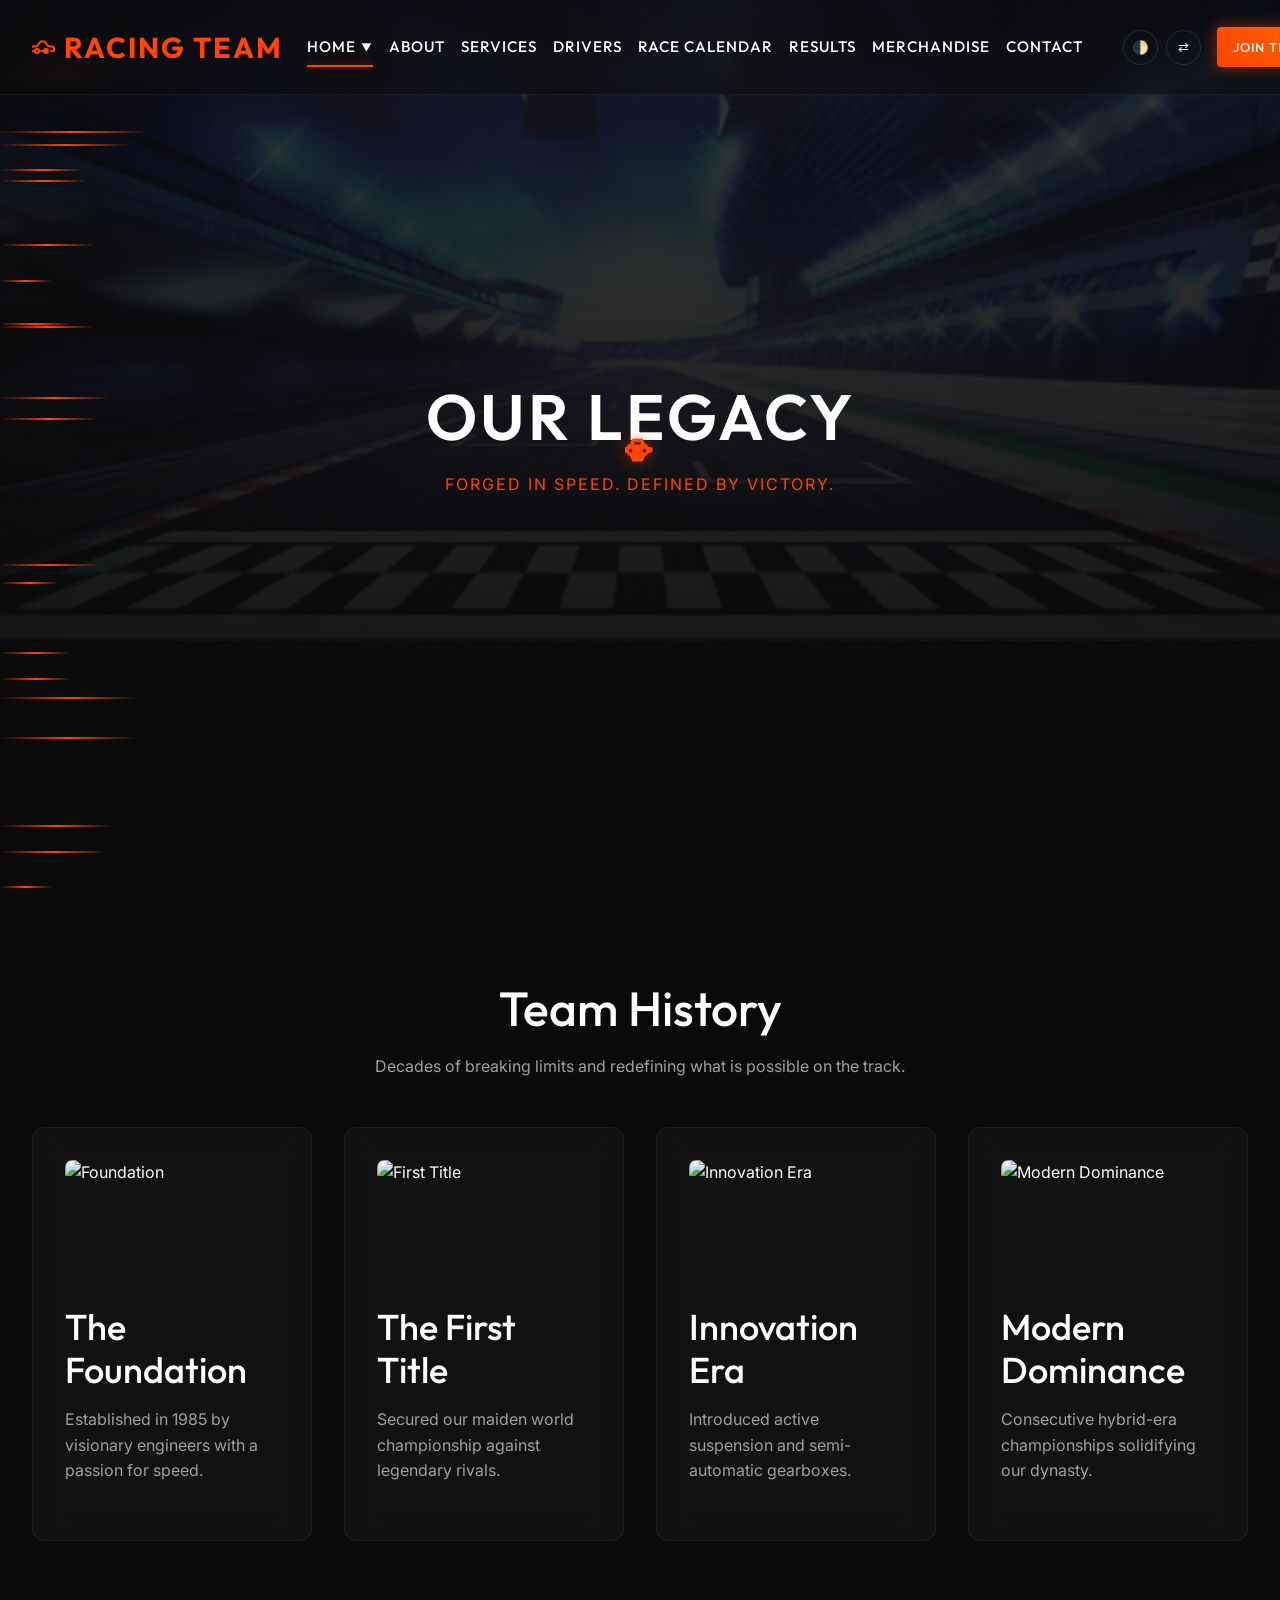
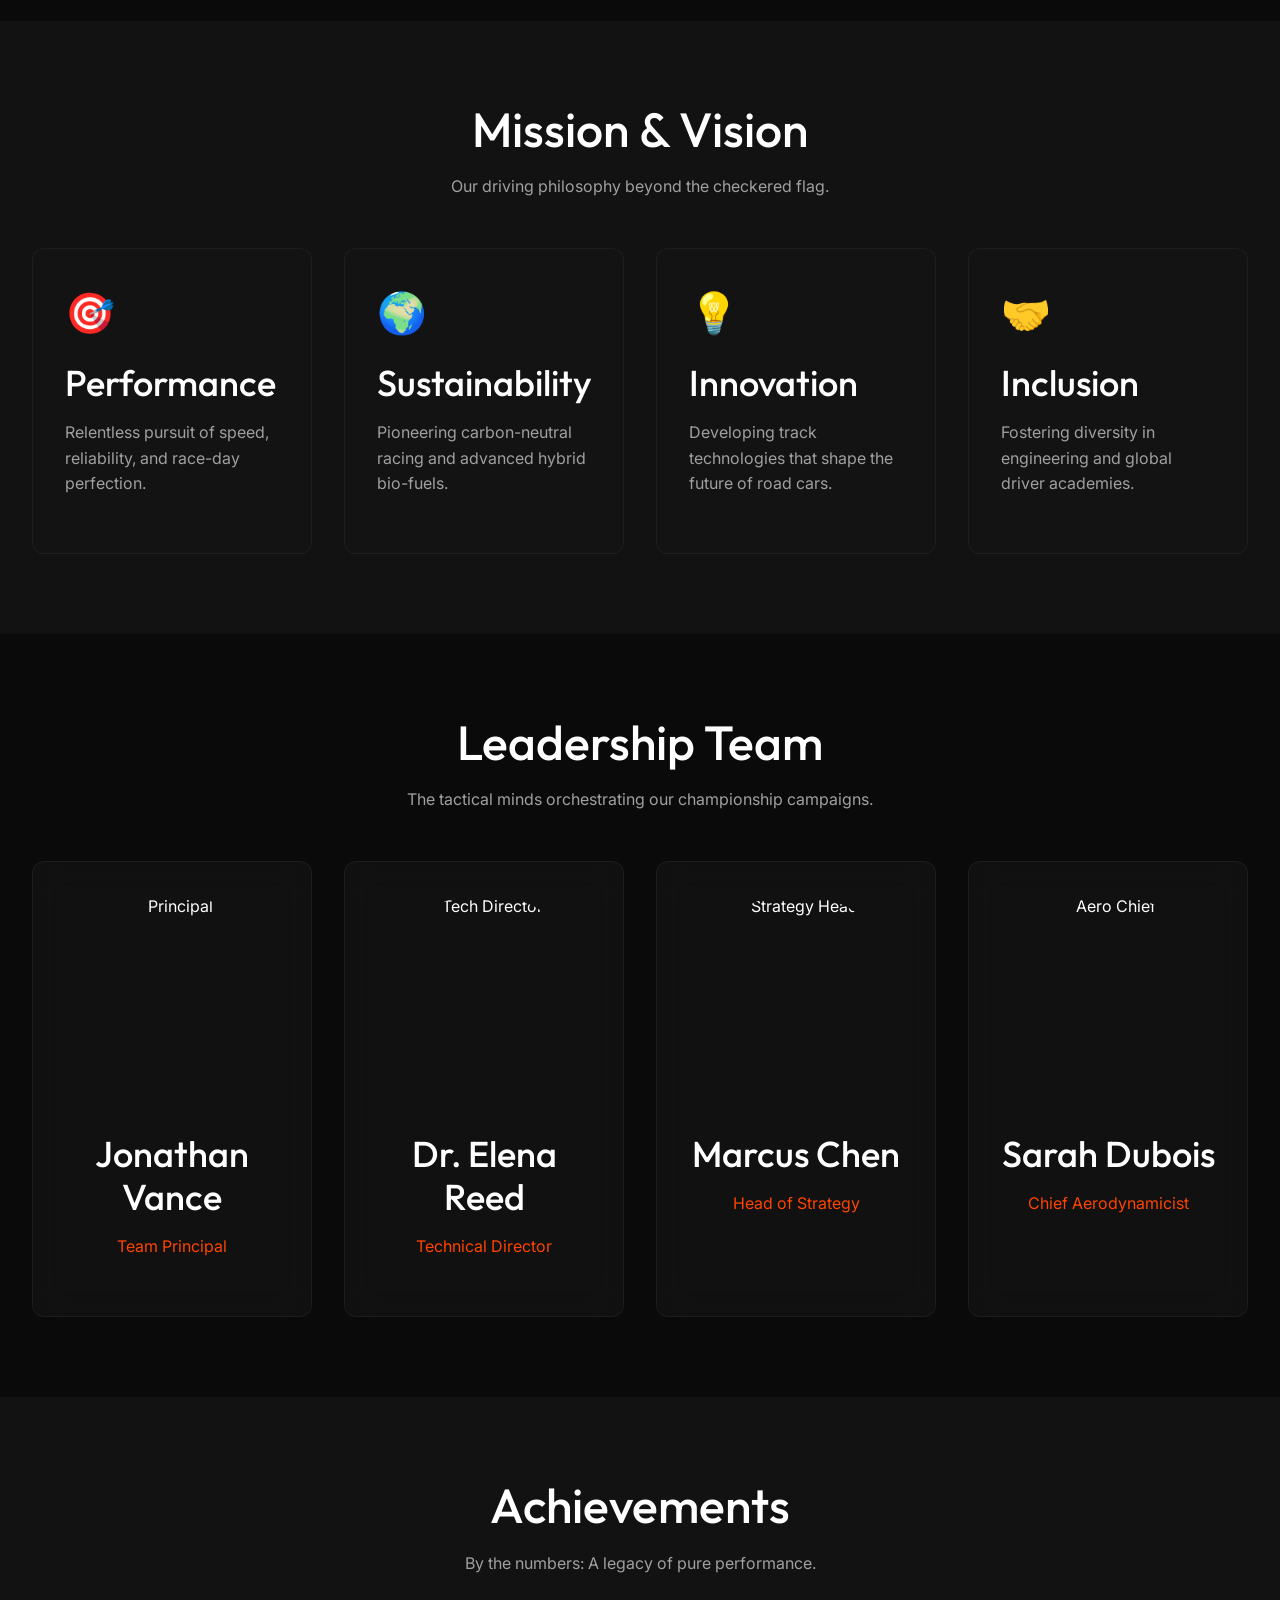
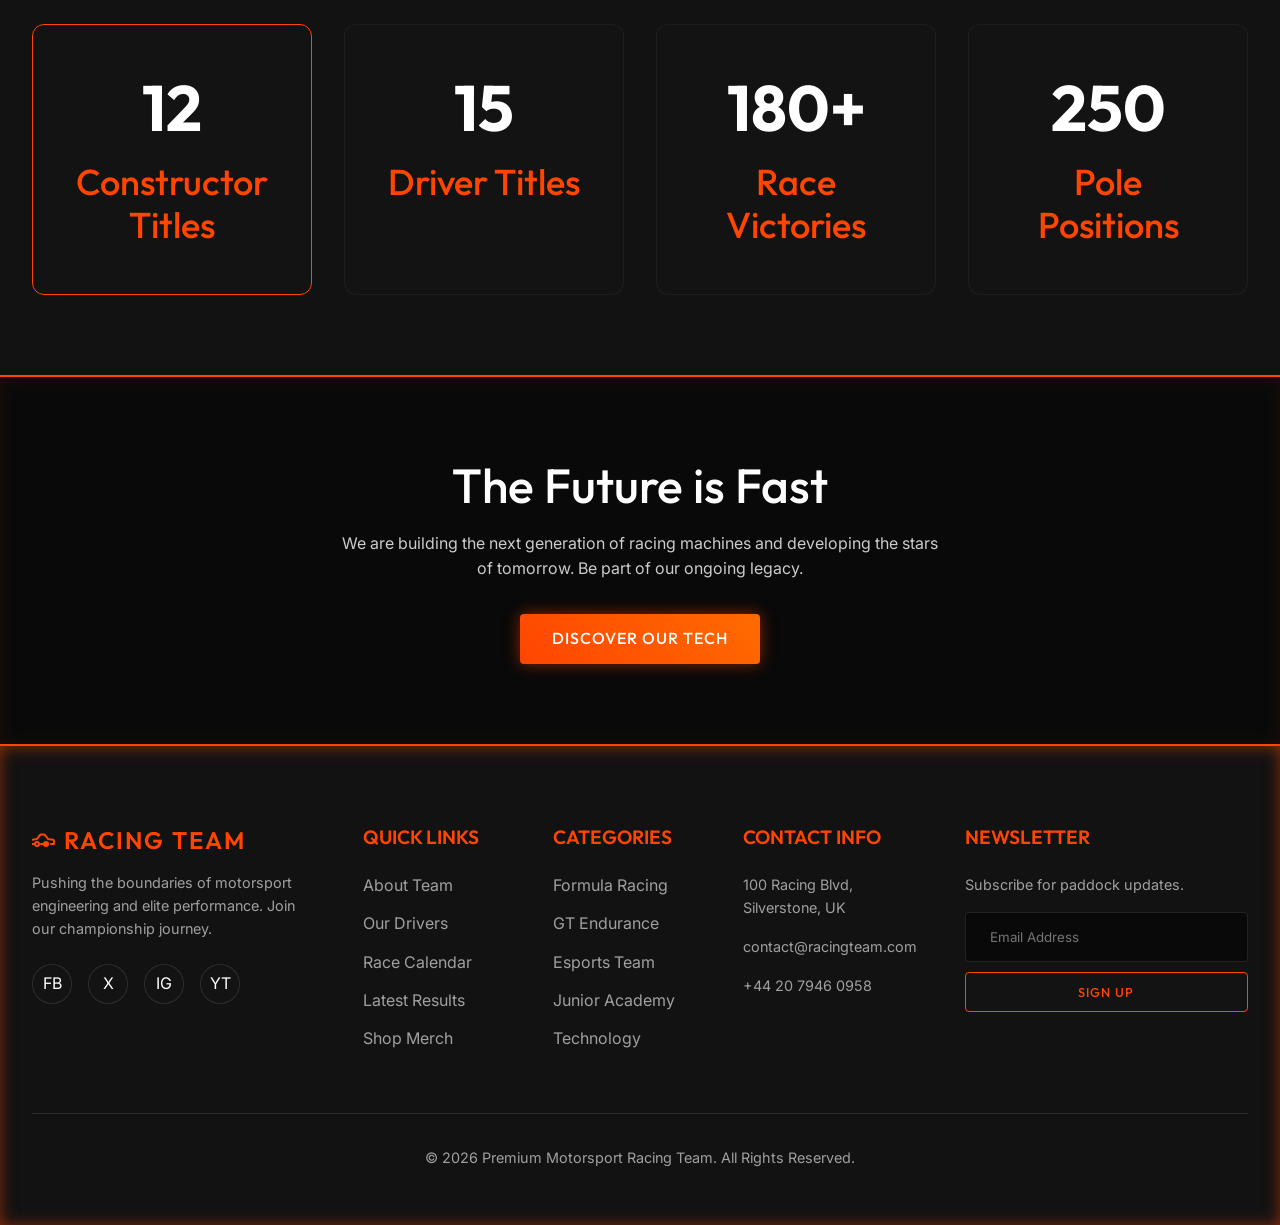
==== about.html @ c2fa32dc "Initial commit of Motorsport Racing Team Website with UI fixes" ====
<!DOCTYPE html>
<html lang="en" data-theme="dark" dir="ltr">
<head>
  <meta charset="UTF-8">
  <meta name="viewport" content="width=device-width, initial-scale=1.0">
  <title>About Us - Premium Motorsport Racing Team</title>
  <meta name="description" content="Learn about our racing history, leadership team, and future goals.">
  <link rel="stylesheet" href="assets/css/variables.css">
  <link rel="stylesheet" href="assets/css/global.css">
  <link rel="stylesheet" href="assets/css/components.css">
  <link rel="stylesheet" href="assets/css/animations.css">
  <style>
    .page-hero {
      height: 100vh;
      display: flex;
      align-items: center;
      justify-content: center;
      position: relative;
      background: url('https://images.unsplash.com/photo-1518118014377-ce921b660a5e?q=80&w=2070&auto=format&fit=crop') center/cover no-repeat;
    }
    .page-hero::before {
      content: ''; position: absolute; top: 0; left: 0; width: 100%; height: 100%;
      background: linear-gradient(to bottom, rgba(10,10,10,0.8), rgba(10,10,10,1));
    }
    .page-hero-content {
      position: relative; z-index: 2; text-align: center;
    }
    .page-hero-title {
      font-size: clamp(2.5rem, 5vw, 4.5rem);
      text-transform: uppercase;
      letter-spacing: 3px;
      margin-bottom: 1rem;
      animation: reveal 1s forwards;
    }
    /* Reusing Header and Footer from previous pages */
    .main-header {
      position: fixed; top: 0; left: 0; width: 100%; z-index: var(--z-nav);
      background: rgba(10, 10, 10, 0.4); backdrop-filter: blur(10px); -webkit-backdrop-filter: blur(10px);
      border-bottom: 1px solid var(--glass-border); transition: all var(--transition-normal); padding: 1.5rem 0;
    }
    .main-header.scrolled { padding: 0.8rem 0; background: rgba(10, 10, 10, 0.9); box-shadow: 0 4px 20px rgba(0,0,0,0.5); }
    .nav-container { display: flex; justify-content: space-between; align-items: center; max-width: var(--container-width); margin: 0 auto; padding: 0 var(--container-padding); }
    .logo { font-family: var(--font-heading); font-size: 1.8rem; font-weight: 700; color: var(--brand-orange); letter-spacing: 2px; text-transform: uppercase; }
    .nav-menu { display: flex; gap: 1rem; align-items: center; }
    .nav-link { font-family: var(--font-heading); font-size: 0.95rem; font-weight: 500; text-transform: uppercase; letter-spacing: 1px; position: relative; padding: 0.5rem 0; transition: var(--transition-fast); cursor: none !important; }
    .nav-link::after { content: ''; position: absolute; bottom: 0; left: 0; width: 0%; height: 2px; background: var(--brand-orange); transition: width var(--transition-normal); box-shadow: 0 0 8px var(--brand-orange-glow); }
    .nav-link:hover::after, .nav-link.active::after { width: 100%; }
    .nav-link:hover { color: var(--brand-orange); }
    .nav-actions { display: flex; gap: 1rem; align-items: center; }
    .toggles-nav { display: flex; gap: 0.5rem; }
    .toggle-btn { background: transparent; border: 1px solid var(--border-color); color: var(--text-primary); width: 35px; height: 35px; border-radius: 50%; display: flex; align-items: center; justify-content: center; transition: var(--transition-fast); cursor: none !important; }
    .toggle-btn:hover { border-color: var(--brand-orange); box-shadow: 0 0 10px var(--brand-orange-glow); }
    .hamburger { display: none; flex-direction: column; gap: 5px; background: none; border: none; cursor: none !important; }
    .hamburger span { width: 25px; height: 2px; background: var(--text-primary); transition: var(--transition-fast); }
    @media (max-width: 1024px) {
      .nav-menu { position: fixed; top: 0; right: -100%; width: 300px; height: 100vh; background: var(--bg-primary); flex-direction: column; justify-content: center; transition: right var(--transition-normal); border-left: 1px solid var(--border-color); }
      [dir="rtl"] .nav-menu { right: auto; left: -100%; border-left: none; border-right: 1px solid var(--border-color); }
      .nav-menu.active { right: 0; }
      [dir="rtl"] .nav-menu.active { left: 0; }
      .hamburger { display: flex; z-index: var(--z-dropdown); }
      .hamburger.active span:nth-child(1) { transform: rotate(45deg) translate(5px, 5px); }
      .hamburger.active span:nth-child(2) { opacity: 0; }
      .hamburger.active span:nth-child(3) { transform: rotate(-45deg) translate(5px, -5px); }
      .nav-actions { display: none; }
    }
    
    .main-footer { background: var(--bg-secondary); padding: 5rem 0 2rem; position: relative; }
    .footer-grid { display: grid; grid-template-columns: 2fr 1fr 1fr 1fr 2fr; gap: 3rem; margin-bottom: 3rem; }
    .footer-col h4 { color: var(--brand-orange); margin-bottom: 1.5rem; font-size: 1.2rem; text-transform: uppercase; }
    .footer-links li { margin-bottom: 0.8rem; }
    .footer-links a { color: var(--text-secondary); transition: var(--transition-fast); }
    .footer-links a:hover { color: var(--brand-orange); padding-left: 5px; }
    [dir="rtl"] .footer-links a:hover { padding-left: 0; padding-right: 5px; }
    .social-icons { display: flex; gap: 1rem; margin-top: 1.5rem; }
    .social-icon { width: 40px; height: 40px; background: var(--glass-bg); border: 1px solid var(--border-color); display: flex; align-items: center; justify-content: center; border-radius: 50%; transition: var(--transition-fast); }
    .social-icon:hover { border-color: var(--brand-orange); background: var(--brand-orange-glow); transform: translateY(-3px); }
    .footer-bottom { border-top: 1px solid var(--border-color); padding-top: 2rem; text-align: center; color: var(--text-secondary); font-size: 0.9rem; }
    @media (max-width: 1024px) { .footer-grid { grid-template-columns: 1fr 1fr; } }
    @media (max-width: 600px) { .footer-grid { grid-template-columns: 1fr; } }
  </style>
</head>
<body>

  <header class="main-header">
    <div class="nav-container">
      <a href="index.html" class="logo" style="display: flex; align-items: center; white-space: nowrap; margin-right: 1.5rem;">
        <svg width="24" height="24" viewBox="0 0 24 24" fill="none" stroke="var(--brand-orange)" stroke-width="2" stroke-linecap="round" stroke-linejoin="round" style="margin-right: 8px; vertical-align: text-bottom;">
          <path d="M14 16H9m10 0h3v-3.15a1 1 0 0 0-.84-.99L16 11l-2.7-3.6a2 2 0 0 0-1.6-.8H9.3a2 2 0 0 0-1.6.8L5 11l-5.16.86a1 1 0 0 0-.84.99V16h3m14 0a2 2 0 1 1-4 0 2 2 0 0 1 4 0zM7 16a2 2 0 1 1-4 0 2 2 0 0 1 4 0z"></path>
        </svg>
        RACING TEAM
      </a>
            <nav class="nav-menu" id="nav-menu">
        <div class="nav-item-dropdown" style="position: relative; display: inline-block;">
          <a href="#" class="nav-link active" style="display: flex; align-items: center;">Home <span style="font-size: 0.7em; margin-left: 5px;">&#9660;</span></a>
          <div class="dropdown-content" style="display: none; position: absolute; background: rgba(10, 10, 10, 0.9); min-width: 150px; box-shadow: 0px 8px 16px 0px rgba(0,0,0,0.8); z-index: 1; border-radius: 4px; border: 1px solid var(--border-color); top: 100%; left: 0; flex-direction: column;">
            <a href="index.html" style="color: var(--text-primary); padding: 12px 16px; text-decoration: none; font-family: var(--font-heading); font-size: 0.85rem; text-transform: uppercase; letter-spacing: 1px; transition: 0.2s;">Home 1</a>
            <a href="home2.html" style="color: var(--text-primary); padding: 12px 16px; text-decoration: none; font-family: var(--font-heading); font-size: 0.85rem; text-transform: uppercase; letter-spacing: 1px; transition: 0.2s;">Home 2</a>
          </div>
        </div>
        <a href="about.html" class="nav-link">About</a>
        <a href="services.html" class="nav-link">Services</a>
        <a href="drivers.html" class="nav-link">Drivers</a>
        <a href="calendar.html" class="nav-link">Race Calendar</a>
        <a href="results.html" class="nav-link">Results</a>
        <a href="merchandise.html" class="nav-link">Merchandise</a>
        <a href="contact.html" class="nav-link">Contact</a>
      </nav>
      <style>
        .nav-item-dropdown:hover .dropdown-content { display: flex !important; }
        .dropdown-content a:hover { color: var(--brand-orange) !important; }
        .nav-menu { display: flex; align-items: center; white-space: nowrap; margin-right: 2.5rem; }
      </style>
      <div class="nav-actions">
        <div class="toggles-nav">
          <button class="toggle-btn theme-toggle" title="Toggle Theme">🌓</button>
          <button class="toggle-btn rtl-toggle" title="Toggle RTL">⇄</button>
        </div>
        <a href="register.html" class="btn btn-primary" style="height: 40px; padding: 0 1rem; font-size: 0.8rem; white-space: nowrap;">Join The Team</a>
        <a href="sponsors.html" class="btn btn-secondary" style="height: 40px; padding: 0 1rem; font-size: 0.8rem; white-space: nowrap;">Become Sponsor</a>
      </div>
      <button class="hamburger" id="hamburger"><span></span><span></span><span></span></button>
    </div>
  </header>

  <!-- 1. About Hero -->
  <section class="page-hero" style="background-image: url('assets/images/about-hero.png'); background-size: cover; background-position: center; background-repeat: no-repeat;">
    <div class="speed-lines"></div>
    <div class="page-hero-content">
      <h1 class="page-hero-title">Our Legacy</h1>
      <p style="color: var(--brand-orange); letter-spacing: 2px; text-transform: uppercase;">Forged in Speed. Defined by Victory.</p>
    </div>
  </section>

  <!-- 2. Team History -->
  <section class="reveal">
    <div class="container">
      <h2 style="text-align: center; margin-bottom: 1rem;">Team History</h2>
      <p style="text-align: center; max-width: 600px; margin: 0 auto;">Decades of breaking limits and redefining what is possible on the track.</p>
      
      <div class="grid-4">
        <div class="glass-card">
          <img src="https://images.unsplash.com/photo-1518118014377-ce921b660a5e?q=80&w=600&auto=format&fit=crop" alt="Foundation">
          <h3>The Foundation</h3>
          <p>Established in 1985 by visionary engineers with a passion for speed.</p>
        </div>
        <div class="glass-card">
          <img src="https://images.unsplash.com/photo-1541443131876-44b0322278fd?q=80&w=600&auto=format&fit=crop" alt="First Title">
          <h3>The First Title</h3>
          <p>Secured our maiden world championship against legendary rivals.</p>
        </div>
        <div class="glass-card">
          <img src="https://images.unsplash.com/photo-1629844837424-d2e3077759a2?q=80&w=600&auto=format&fit=crop" alt="Innovation Era">
          <h3>Innovation Era</h3>
          <p>Introduced active suspension and semi-automatic gearboxes.</p>
        </div>
        <div class="glass-card">
          <img src="https://images.unsplash.com/photo-1533158307587-828f0a76cf46?q=80&w=600&auto=format&fit=crop" alt="Modern Dominance">
          <h3>Modern Dominance</h3>
          <p>Consecutive hybrid-era championships solidifying our dynasty.</p>
        </div>
      </div>
    </div>
  </section>

  <!-- 3. Mission & Vision -->
  <section class="reveal" style="background: var(--bg-secondary);">
    <div class="container">
      <h2 style="text-align: center; margin-bottom: 1rem;">Mission & Vision</h2>
      <p style="text-align: center; max-width: 600px; margin: 0 auto;">Our driving philosophy beyond the checkered flag.</p>
      
      <div class="grid-4">
        <div class="glass-card">
          <div style="font-size: 2.5rem; color: var(--brand-orange); margin-bottom: 1rem;">🎯</div>
          <h3>Performance</h3>
          <p>Relentless pursuit of speed, reliability, and race-day perfection.</p>
        </div>
        <div class="glass-card">
          <div style="font-size: 2.5rem; color: var(--brand-orange); margin-bottom: 1rem;">🌍</div>
          <h3>Sustainability</h3>
          <p>Pioneering carbon-neutral racing and advanced hybrid bio-fuels.</p>
        </div>
        <div class="glass-card">
          <div style="font-size: 2.5rem; color: var(--brand-orange); margin-bottom: 1rem;">💡</div>
          <h3>Innovation</h3>
          <p>Developing track technologies that shape the future of road cars.</p>
        </div>
        <div class="glass-card">
          <div style="font-size: 2.5rem; color: var(--brand-orange); margin-bottom: 1rem;">🤝</div>
          <h3>Inclusion</h3>
          <p>Fostering diversity in engineering and global driver academies.</p>
        </div>
      </div>
    </div>
  </section>

  <!-- 4. Leadership Team -->
  <section class="reveal">
    <div class="container">
      <h2 style="text-align: center; margin-bottom: 1rem;">Leadership Team</h2>
      <p style="text-align: center; max-width: 600px; margin: 0 auto;">The tactical minds orchestrating our championship campaigns.</p>
      
      <div class="grid-4">
        <div class="glass-card" style="text-align: center;">
          <img src="https://images.unsplash.com/photo-1560250097-0b93528c311a?q=80&w=600&auto=format&fit=crop" alt="Principal" style="aspect-ratio: 1/1; border-radius: 50%;">
          <h3>Jonathan Vance</h3>
          <p style="color: var(--brand-orange);">Team Principal</p>
        </div>
        <div class="glass-card" style="text-align: center;">
          <img src="https://images.unsplash.com/photo-1573496359142-b8d87734a5a2?q=80&w=600&auto=format&fit=crop" alt="Tech Director" style="aspect-ratio: 1/1; border-radius: 50%;">
          <h3>Dr. Elena Reed</h3>
          <p style="color: var(--brand-orange);">Technical Director</p>
        </div>
        <div class="glass-card" style="text-align: center;">
          <img src="https://images.unsplash.com/photo-1519085360753-af0119f7cbe7?q=80&w=600&auto=format&fit=crop" alt="Strategy Head" style="aspect-ratio: 1/1; border-radius: 50%;">
          <h3>Marcus Chen</h3>
          <p style="color: var(--brand-orange);">Head of Strategy</p>
        </div>
        <div class="glass-card" style="text-align: center;">
          <img src="https://images.unsplash.com/photo-1580489944761-15a19d654956?q=80&w=600&auto=format&fit=crop" alt="Aero Chief" style="aspect-ratio: 1/1; border-radius: 50%;">
          <h3>Sarah Dubois</h3>
          <p style="color: var(--brand-orange);">Chief Aerodynamicist</p>
        </div>
      </div>
    </div>
  </section>

  <!-- 5. Achievements -->
  <section class="reveal" style="background: var(--bg-secondary);">
    <div class="container">
      <h2 style="text-align: center; margin-bottom: 1rem;">Achievements</h2>
      <p style="text-align: center; max-width: 600px; margin: 0 auto;">By the numbers: A legacy of pure performance.</p>
      
      <div class="grid-4">
        <div class="glass-card" style="text-align: center; border-color: var(--brand-orange);">
          <div style="font-size: 4rem; color: var(--text-primary); font-family: var(--font-heading); font-weight: 700;">12</div>
          <h3 style="color: var(--brand-orange);">Constructor Titles</h3>
        </div>
        <div class="glass-card" style="text-align: center;">
          <div style="font-size: 4rem; color: var(--text-primary); font-family: var(--font-heading); font-weight: 700;">15</div>
          <h3 style="color: var(--brand-orange);">Driver Titles</h3>
        </div>
        <div class="glass-card" style="text-align: center;">
          <div style="font-size: 4rem; color: var(--text-primary); font-family: var(--font-heading); font-weight: 700;">180+</div>
          <h3 style="color: var(--brand-orange);">Race Victories</h3>
        </div>
        <div class="glass-card" style="text-align: center;">
          <div style="font-size: 4rem; color: var(--text-primary); font-family: var(--font-heading); font-weight: 700;">250</div>
          <h3 style="color: var(--brand-orange);">Pole Positions</h3>
        </div>
      </div>
    </div>
  </section>

  <!-- 6. Future Goals CTA -->
  <section class="reveal neon-border-top" style="background: url('https://images.unsplash.com/photo-1542385151-efd9000785a0?q=80&w=2000&auto=format&fit=crop') center/cover; position: relative;">
    <div style="position: absolute; top:0; left:0; width:100%; height:100%; background:rgba(10,10,10,0.85);"></div>
    <div class="container" style="position: relative; z-index: 2; text-align: center;">
      <h2>The Future is Fast</h2>
      <p style="max-width: 600px; margin: 0 auto 2rem; color: #ccc;">We are building the next generation of racing machines and developing the stars of tomorrow. Be part of our ongoing legacy.</p>
      <a href="services.html" class="btn btn-primary">Discover Our Tech</a>
    </div>
  </section>

  <footer class="main-footer neon-border-top">
    <div class="container">
      <div class="footer-grid">
        <div class="footer-col">
          <h4 style="font-size: 1.5rem; letter-spacing: 2px; display: flex; align-items: center; margin-bottom: 1rem;">
            <svg width="24" height="24" viewBox="0 0 24 24" fill="none" stroke="var(--brand-orange)" stroke-width="2" stroke-linecap="round" stroke-linejoin="round" style="margin-right: 8px; vertical-align: text-bottom;">
          <path d="M14 16H9m10 0h3v-3.15a1 1 0 0 0-.84-.99L16 11l-2.7-3.6a2 2 0 0 0-1.6-.8H9.3a2 2 0 0 0-1.6.8L5 11l-5.16.86a1 1 0 0 0-.84.99V16h3m14 0a2 2 0 1 1-4 0 2 2 0 0 1 4 0zM7 16a2 2 0 1 1-4 0 2 2 0 0 1 4 0z"></path>
        </svg>
            RACING TEAM
          </h4>
          <p style="font-size: 0.9rem; color: var(--text-secondary);">Pushing the boundaries of motorsport engineering and elite performance. Join our championship journey.</p>
          <div class="social-icons">
            <a href="#" class="social-icon" aria-label="Facebook">FB</a>
            <a href="#" class="social-icon" aria-label="Twitter">X</a>
            <a href="#" class="social-icon" aria-label="Instagram">IG</a>
            <a href="#" class="social-icon" aria-label="YouTube">YT</a>
          </div>
        </div>
        <div class="footer-col">
          <h4>Quick Links</h4>
          <ul class="footer-links">
            <li><a href="about.html">About Team</a></li>
            <li><a href="drivers.html">Our Drivers</a></li>
            <li><a href="calendar.html">Race Calendar</a></li>
            <li><a href="results.html">Latest Results</a></li>
            <li><a href="merchandise.html">Shop Merch</a></li>
          </ul>
        </div>
        <div class="footer-col">
          <h4>Categories</h4>
          <ul class="footer-links">
            <li><a href="#">Formula Racing</a></li>
            <li><a href="#">GT Endurance</a></li>
            <li><a href="#">Esports Team</a></li>
            <li><a href="#">Junior Academy</a></li>
            <li><a href="#">Technology</a></li>
          </ul>
        </div>
        <div class="footer-col">
          <h4>Contact Info</h4>
          <ul class="footer-links" style="color: var(--text-secondary); font-size: 0.9rem;">
            <li style="margin-bottom: 1rem;">100 Racing Blvd, Silverstone, UK</li>
            <li style="margin-bottom: 1rem;">contact@racingteam.com</li>
            <li style="margin-bottom: 1rem;">+44 20 7946 0958</li>
          </ul>
        </div>
        <div class="footer-col">
          <h4>Newsletter</h4>
          <p style="font-size: 0.9rem; color: var(--text-secondary); margin-bottom: 1rem;">Subscribe for paddock updates.</p>
          <form style="display: flex; flex-direction: column; gap: 10px;">
            <input type="email" class="form-control" placeholder="Email Address" required>
            <button type="submit" class="btn btn-secondary" style="height: 40px; font-size: 0.8rem;">Sign Up</button>
          </form>
        </div>
      </div>
      <div class="footer-bottom">
        <p>&copy; 2026 Premium Motorsport Racing Team. All Rights Reserved.</p>
      </div>
    </div>
  </footer>

  <script src="assets/js/main.js"></script>
  <script src="assets/js/animations.js"></script>
</body>
</html>
---- assets/css/variables.css ----
/* variables.css */
:root {
  /* Core Colors - Default is Dark Mode */
  --bg-primary: #0a0a0a;
  --bg-secondary: #121212;
  --bg-tertiary: #1a1a1a;
  --text-primary: #ffffff;
  --text-secondary: #a0a0a0;
  
  --brand-orange: #ff4500;
  --brand-orange-glow: rgba(255, 69, 0, 0.5);
  --brand-orange-hover: #ff5722;
  
  --accent-grey: #2a2a2a;
  --border-color: rgba(255, 255, 255, 0.1);
  --glass-bg: rgba(20, 20, 20, 0.7);
  --glass-border: rgba(255, 255, 255, 0.05);

  /* Typography */
  --font-primary: 'Inter', 'Roboto', sans-serif;
  --font-heading: 'Outfit', 'Inter', sans-serif;
  
  /* Layout */
  --container-width: 1440px;
  --container-padding: 2rem;
  
  /* Transitions */
  --transition-fast: 0.2s ease;
  --transition-normal: 0.3s cubic-bezier(0.4, 0, 0.2, 1);
  --transition-slow: 0.5s cubic-bezier(0.4, 0, 0.2, 1);
  
  /* Z-Index */
  --z-nav: 1000;
  --z-dropdown: 1010;
  --z-cursor: 9999;
  --z-modal: 1050;
}

[data-theme="light"] {
  --bg-primary: #f0f0f0;
  --bg-secondary: #ffffff;
  --bg-tertiary: #e5e5e5;
  --text-primary: #121212;
  --text-secondary: #4a4a4a;
  
  --brand-orange: #e63e00;
  --brand-orange-glow: rgba(230, 62, 0, 0.3);
  --brand-orange-hover: #ff4500;
  
  --accent-grey: #d0d0d0;
  --border-color: rgba(0, 0, 0, 0.1);
  --glass-bg: rgba(255, 255, 255, 0.8);
  --glass-border: rgba(0, 0, 0, 0.05);
}

[dir="rtl"] {
  --nav-direction: row-reverse;
  --margin-start: margin-right;
  --margin-end: margin-left;
  --padding-start: padding-right;
  --padding-end: padding-left;
}
---- assets/css/global.css ----
/* global.css */
@import url('https://fonts.googleapis.com/css2?family=Inter:wght@400;500;600&family=Outfit:wght@400;500;600;700&display=swap');

* {
  margin: 0;
  padding: 0;
  box-sizing: border-box;
  /* Hide default cursor to use custom race car cursor */
  cursor: none !important; 
}

html {
  scroll-behavior: smooth;
}

body {
  font-family: var(--font-primary);
  background-color: var(--bg-primary);
  color: var(--text-primary);
  line-height: 1.6;
  overflow-x: hidden;
  transition: background-color var(--transition-normal), color var(--transition-normal);
}

h1, h2, h3, h4, h5, h6 {
  font-family: var(--font-heading);
  font-weight: 600;
  line-height: 1.2;
  margin-bottom: 1rem;
}

h1 { font-size: clamp(2.5rem, 5vw, 4rem); font-weight: 600; }
h2 { font-size: clamp(2rem, 4vw, 3rem); font-weight: 500; }
h3 { font-size: clamp(1.5rem, 3vw, 2.25rem); font-weight: 500; }

p {
  font-weight: 400;
  margin-bottom: 1.5rem;
  color: var(--text-secondary);
}

a {
  text-decoration: none;
  color: inherit;
}

ul {
  list-style: none;
}

img {
  max-width: 100%;
  height: auto;
  display: block;
}

.container {
  max-width: var(--container-width);
  margin: 0 auto;
  padding: 0 var(--container-padding);
}

section {
  padding: 5rem 0;
  position: relative;
}

/* Custom Scrollbar */
::-webkit-scrollbar {
  width: 10px;
}
::-webkit-scrollbar-track {
  background: var(--bg-secondary);
}
::-webkit-scrollbar-thumb {
  background: var(--brand-orange);
  border-radius: 5px;
}
::-webkit-scrollbar-thumb:hover {
  background: var(--brand-orange-hover);
}

/* Custom Cursor */
.custom-cursor {
  position: fixed;
  top: 0;
  left: 0;
  width: 30px;
  height: 30px;
  pointer-events: none;
  z-index: var(--z-cursor);
  transform: translate(-50%, -50%);
  background-image: url("data:image/svg+xml,%3Csvg xmlns='http://www.w3.org/2000/svg' viewBox='0 0 24 24' fill='%23ff4500'%3E%3Cpath d='M21.7 10.2l-3.3-1c-.2-1.1-1.2-2-2.4-2.2L14.7 4c-.2-.7-.9-1.2-1.7-1.2H7C6.1 2.8 5.4 3.4 5.2 4.1L4 7c-1.2.2-2.2 1.1-2.4 2.2l-1.3.4c-.2.1-.3.3-.3.5v3.6c0 .2.1.4.3.5l1.3.4c.2 1.1 1.2 2 2.4 2.2l1.3 3.1c.2.7.9 1.2 1.7 1.2h6c.8 0 1.5-.5 1.7-1.2l1.3-3.1c1.2-.2 2.2-1.1 2.4-2.2l3.3-1c.2-.1.3-.3.3-.5v-3.6c0-.2-.1-.4-.3-.5zM7.5 5.5h5v2h-5v-2zm-3 8.5c-.8 0-1.5-.7-1.5-1.5S3.7 11 4.5 11 6 11.7 6 12.5 5.3 14 4.5 14zm11 0c-.8 0-1.5-.7-1.5-1.5s.7-1.5 1.5-1.5 1.5.7 1.5 1.5-.7 1.5-1.5 1.5z'/%3E%3C/svg%3E");
  background-size: contain;
  background-repeat: no-repeat;
  background-position: center;
  transition: width 0.2s, height 0.2s;
  filter: drop-shadow(0 0 8px var(--brand-orange-glow));
}
.custom-cursor.hovering {
  width: 40px;
  height: 40px;
  filter: drop-shadow(0 0 12px var(--brand-orange));
}

/* RTL Support Base adjustments */
[dir="rtl"] {
  text-align: right;
}
---- assets/css/components.css ----
/* components.css */

/* Primary Buttons: Orange gradient, Racing glow effect, Speed-line hover animation */
.btn {
  display: inline-flex;
  align-items: center;
  justify-content: center;
  padding: 1rem 2rem;
  font-family: var(--font-heading);
  font-weight: 500;
  border-radius: 4px;
  border: none;
  outline: none;
  transition: var(--transition-normal);
  text-transform: uppercase;
  letter-spacing: 1px;
  position: relative;
  overflow: hidden;
  height: 50px; /* Same height */
  cursor: none !important; /* using custom cursor */
}

.btn-primary {
  background: linear-gradient(45deg, var(--brand-orange), #ff6b00);
  color: #fff;
  box-shadow: 0 0 15px var(--brand-orange-glow);
}

.btn-primary::before {
  content: '';
  position: absolute;
  top: 0;
  left: -100%;
  width: 100%;
  height: 100%;
  background: linear-gradient(90deg, transparent, rgba(255,255,255,0.4), transparent);
  transition: left 0.5s;
  transform: skewX(-20deg);
}

.btn-primary:hover {
  box-shadow: 0 0 25px var(--brand-orange);
  transform: translateY(-2px);
}

.btn-primary:hover::before {
  left: 100%;
}

/* Secondary Buttons: Transparent, Orange outline, Glassmorphism effect */
.btn-secondary {
  background: var(--glass-bg);
  backdrop-filter: blur(10px);
  -webkit-backdrop-filter: blur(10px);
  border: 1px solid var(--brand-orange);
  color: var(--brand-orange);
}

.btn-secondary:hover {
  background: var(--brand-orange-glow);
  color: #fff;
  transform: translateY(-2px);
}

/* Grid Layouts - strictly 4 cards */
.grid-4 {
  display: grid;
  grid-template-columns: repeat(4, 1fr);
  gap: 2rem;
  margin-top: 3rem;
}

@media (max-width: 1024px) {
  .grid-4 { grid-template-columns: repeat(2, 1fr); }
}
@media (max-width: 600px) {
  .grid-4 { grid-template-columns: 1fr; }
}

/* Glassmorphism Cards */
.glass-card {
  background: var(--glass-bg);
  backdrop-filter: blur(16px);
  -webkit-backdrop-filter: blur(16px);
  border: 1px solid var(--glass-border);
  border-radius: 12px;
  padding: 2rem;
  transition: var(--transition-normal);
  position: relative;
  overflow: hidden;
  display: flex;
  flex-direction: column;
  height: 100%; /* Consistent card heights */
  transform-style: preserve-3d;
}

.glass-card:hover {
  transform: translateY(-10px) rotateX(5deg) rotateY(-5deg); /* 3D depth effect */
  box-shadow: 0 20px 40px rgba(0,0,0,0.4), 0 0 20px var(--brand-orange-glow);
  border-color: var(--brand-orange-glow);
}

.glass-card img {
  border-radius: 8px;
  margin-bottom: 1.5rem;
  object-fit: cover;
  width: 100%;
  aspect-ratio: 16/9;
}

/* Glowing Neon Top Border for Footer/Sections */
.neon-border-top {
  border-top: 2px solid var(--brand-orange);
  box-shadow: inset 0 1px 15px var(--brand-orange-glow);
}

/* Forms */
.form-group {
  margin-bottom: 1.5rem;
  position: relative;
}

.form-control {
  width: 100%;
  padding: 1rem 1.5rem;
  background: rgba(0, 0, 0, 0.5);
  border: 1px solid var(--border-color);
  border-radius: 4px;
  color: var(--text-primary);
  font-family: var(--font-primary);
  transition: var(--transition-fast);
  outline: none;
}

.form-control:focus {
  border-color: var(--brand-orange);
  box-shadow: 0 0 10px var(--brand-orange-glow);
  background: rgba(0, 0, 0, 0.7);
}
---- assets/css/animations.css ----
/* animations.css */

/* Track Movement */
@keyframes trackMove {
  from { background-position: 0 0; }
  to { background-position: 100% 100%; }
}

/* Wheel Spin */
@keyframes spin {
  100% { transform: rotate(360deg); }
}

/* Floating Elements */
@keyframes float {
  0% { transform: translateY(0px); }
  50% { transform: translateY(-15px); }
  100% { transform: translateY(0px); }
}

/* Speed Lines */
@keyframes speedLine {
  0% { transform: translateX(-100%) scaleX(1); opacity: 0; }
  10% { opacity: 1; }
  100% { transform: translateX(200vw) scaleX(2); opacity: 0; }
}

.speed-lines {
  position: absolute;
  top: 0;
  left: 0;
  width: 100%;
  height: 100%;
  pointer-events: none;
  overflow: hidden;
  z-index: 1;
}

.speed-line {
  position: absolute;
  height: 2px;
  background: linear-gradient(90deg, transparent, var(--brand-orange), transparent);
  animation: speedLine 2s linear infinite;
}

/* Scroll Revel */
.reveal {
  opacity: 0;
  transform: translateY(50px);
  transition: all 0.8s ease-out;
}

.reveal.active {
  opacity: 1;
  transform: translateY(0);
}

/* Blur transitions */
.motion-blur-in {
  animation: motionBlurIn 0.8s cubic-bezier(0.4, 0, 0.2, 1) forwards;
}

@keyframes motionBlurIn {
  0% { filter: blur(20px); opacity: 0; transform: scale(1.1); }
  100% { filter: blur(0); opacity: 1; transform: scale(1); }
}

/* Continuous track movement effect for backgrounds */
.track-bg {
  background-size: 200% 200%;
  animation: trackMove 10s linear infinite;
}

/* Cinematic Camera Zoom */
@keyframes cinematicZoom {
  0% { transform: scale(1); }
  100% { transform: scale(1.1); }
}

.cinematic-zoom {
  animation: cinematicZoom 20s infinite alternate linear;
}
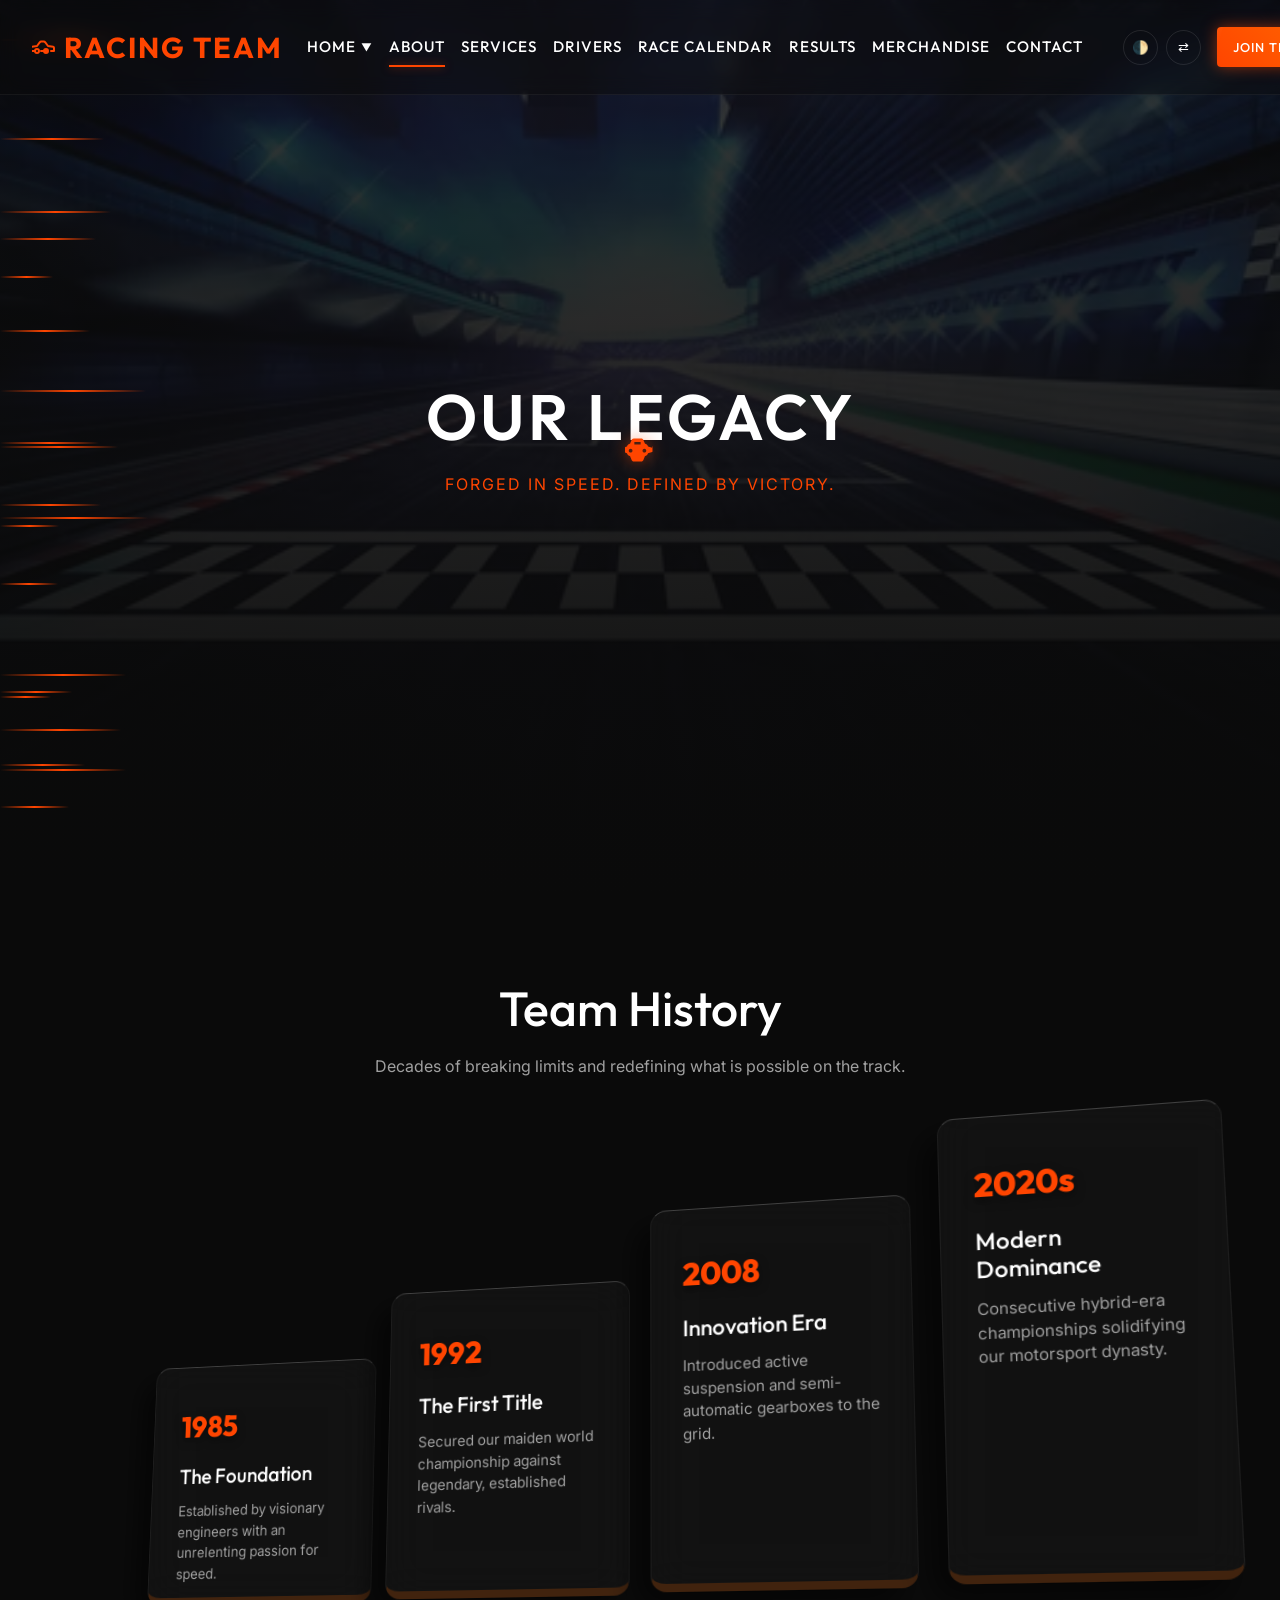
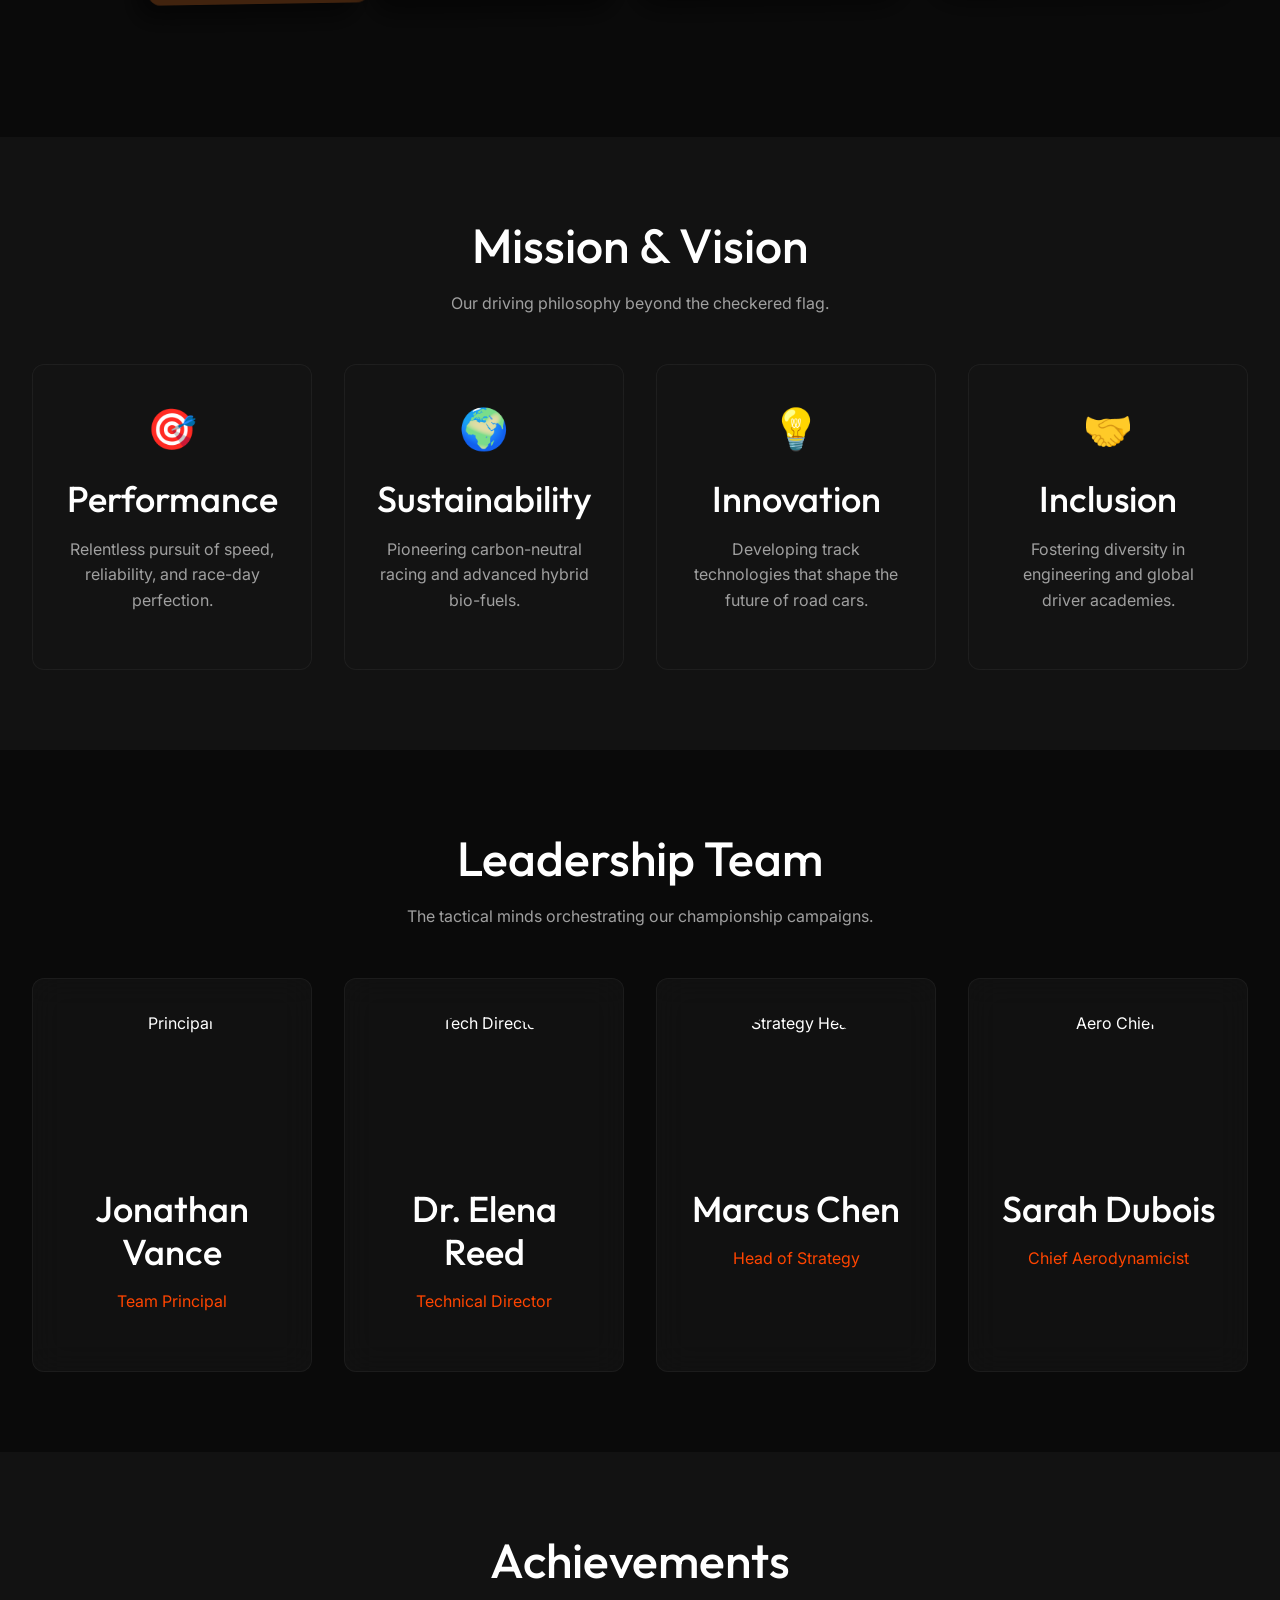
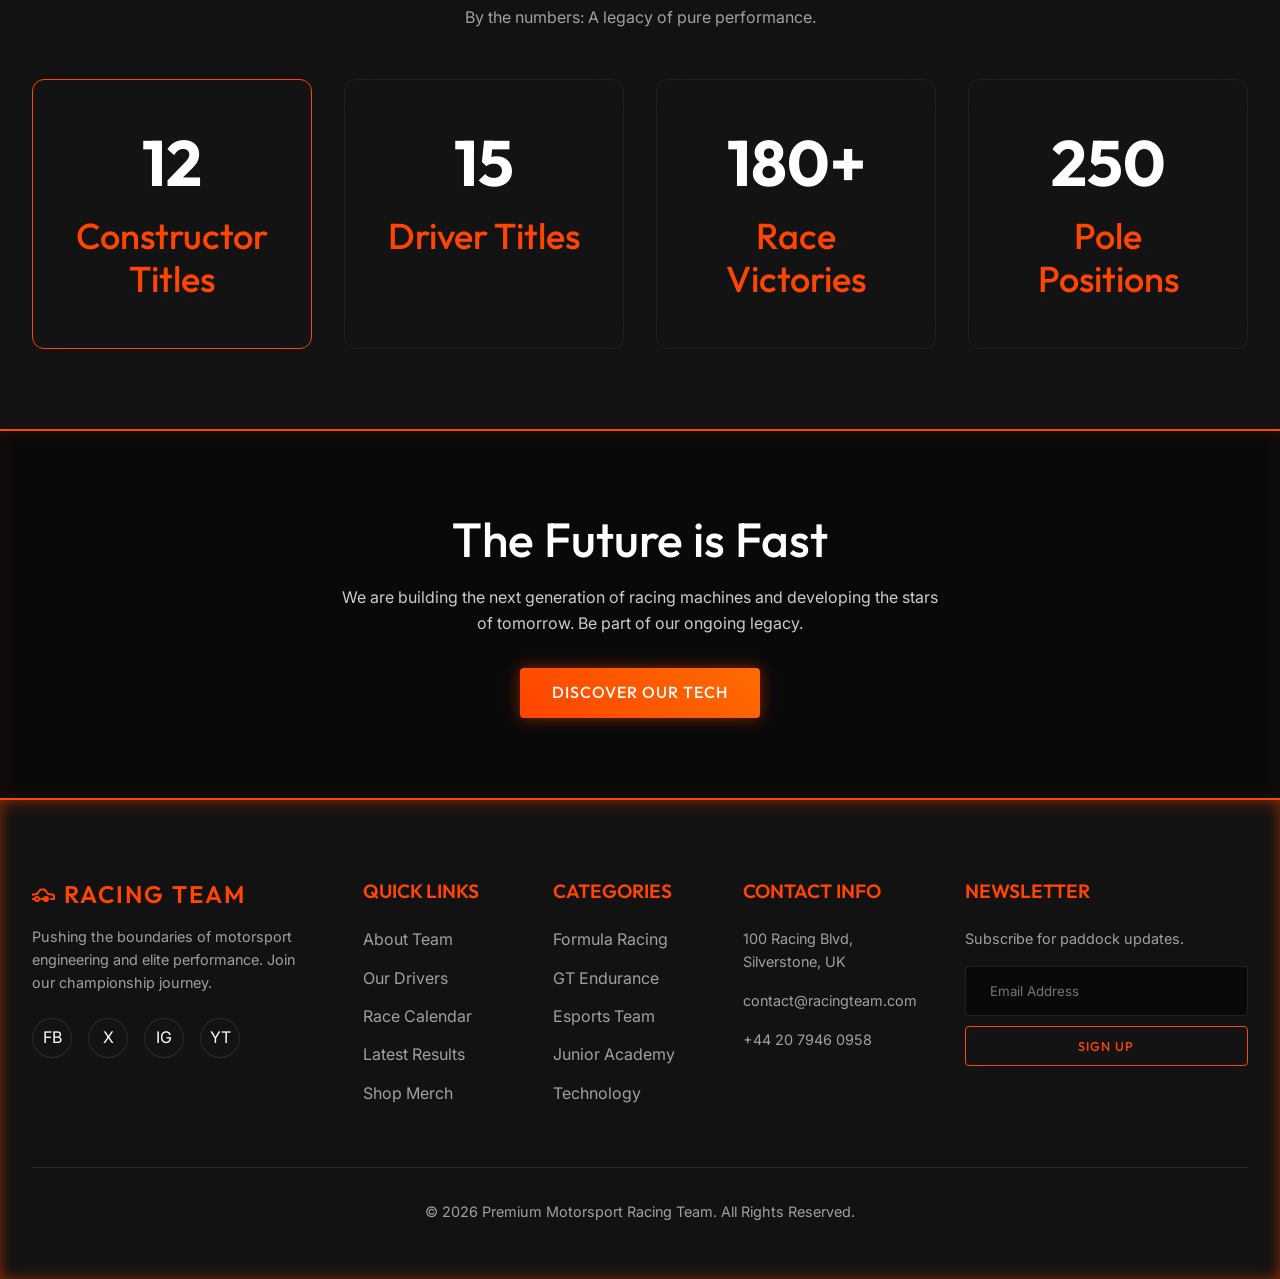
==== commit 118e2172: "second commit" ====
--- a/about.html
+++ b/about.html
@@ -1,4 +1,4 @@
-<!DOCTYPE html>
+﻿<!DOCTYPE html>
 <html lang="en" data-theme="dark" dir="ltr">
 <head>
   <meta charset="UTF-8">
@@ -91,13 +91,13 @@
       </a>
             <nav class="nav-menu" id="nav-menu">
         <div class="nav-item-dropdown" style="position: relative; display: inline-block;">
-          <a href="#" class="nav-link active" style="display: flex; align-items: center;">Home <span style="font-size: 0.7em; margin-left: 5px;">&#9660;</span></a>
+          <a href="#" class="nav-link" style="display: flex; align-items: center;">Home <span style="font-size: 0.7em; margin-left: 5px;">&#9660;</span></a>
           <div class="dropdown-content" style="display: none; position: absolute; background: rgba(10, 10, 10, 0.9); min-width: 150px; box-shadow: 0px 8px 16px 0px rgba(0,0,0,0.8); z-index: 1; border-radius: 4px; border: 1px solid var(--border-color); top: 100%; left: 0; flex-direction: column;">
             <a href="index.html" style="color: var(--text-primary); padding: 12px 16px; text-decoration: none; font-family: var(--font-heading); font-size: 0.85rem; text-transform: uppercase; letter-spacing: 1px; transition: 0.2s;">Home 1</a>
             <a href="home2.html" style="color: var(--text-primary); padding: 12px 16px; text-decoration: none; font-family: var(--font-heading); font-size: 0.85rem; text-transform: uppercase; letter-spacing: 1px; transition: 0.2s;">Home 2</a>
           </div>
         </div>
-        <a href="about.html" class="nav-link">About</a>
+        <a href="about.html" class="nav-link active">About</a>
         <a href="services.html" class="nav-link">Services</a>
         <a href="drivers.html" class="nav-link">Drivers</a>
         <a href="calendar.html" class="nav-link">Race Calendar</a>
@@ -137,26 +137,74 @@
       <h2 style="text-align: center; margin-bottom: 1rem;">Team History</h2>
       <p style="text-align: center; max-width: 600px; margin: 0 auto;">Decades of breaking limits and redefining what is possible on the track.</p>
       
-      <div class="grid-4">
-        <div class="glass-card">
-          <img src="https://images.unsplash.com/photo-1518118014377-ce921b660a5e?q=80&w=600&auto=format&fit=crop" alt="Foundation">
-          <h3>The Foundation</h3>
-          <p>Established in 1985 by visionary engineers with a passion for speed.</p>
-        </div>
-        <div class="glass-card">
-          <img src="https://images.unsplash.com/photo-1541443131876-44b0322278fd?q=80&w=600&auto=format&fit=crop" alt="First Title">
-          <h3>The First Title</h3>
-          <p>Secured our maiden world championship against legendary rivals.</p>
-        </div>
-        <div class="glass-card">
-          <img src="https://images.unsplash.com/photo-1629844837424-d2e3077759a2?q=80&w=600&auto=format&fit=crop" alt="Innovation Era">
-          <h3>Innovation Era</h3>
-          <p>Introduced active suspension and semi-automatic gearboxes.</p>
-        </div>
-        <div class="glass-card">
-          <img src="https://images.unsplash.com/photo-1533158307587-828f0a76cf46?q=80&w=600&auto=format&fit=crop" alt="Modern Dominance">
-          <h3>Modern Dominance</h3>
-          <p>Consecutive hybrid-era championships solidifying our dynasty.</p>
+      <style>
+        .staircase-wrapper { perspective: 2000px; padding: 4rem 0; overflow: visible; }
+        .staircase-container { display: flex; justify-content: center; align-items: flex-end; gap: 2rem; height: 450px; transform-style: preserve-3d; transform: rotateX(10deg) rotateY(-15deg); transition: transform 0.8s cubic-bezier(0.175, 0.885, 0.32, 1.275); }
+        .staircase-wrapper:hover .staircase-container { transform: rotateX(0deg) rotateY(0deg); }
+        
+        .stair-step { position: relative; width: 260px; background: rgba(20, 20, 20, 0.7); backdrop-filter: blur(20px); -webkit-backdrop-filter: blur(20px); border: 1px solid rgba(255, 255, 255, 0.05); border-top: 1px solid rgba(255, 255, 255, 0.2); border-bottom: 8px solid rgba(255, 107, 0, 0.2); border-radius: 16px; padding: 2.5rem 2rem; transform-style: preserve-3d; transition: all 0.5s cubic-bezier(0.2, 0.8, 0.2, 1); box-shadow: -15px 15px 30px rgba(0,0,0,0.6); cursor: none !important; display: flex; flex-direction: column; justify-content: flex-start; }
+        
+        .stair-step:nth-child(1) { height: 260px; transform: translateZ(-60px); }
+        .stair-step:nth-child(2) { height: 320px; transform: translateZ(-20px); }
+        .stair-step:nth-child(3) { height: 380px; transform: translateZ(20px); }
+        .stair-step:nth-child(4) { height: 440px; transform: translateZ(60px); }
+        
+        .stair-step:hover { border-bottom: 8px solid var(--brand-orange); background: rgba(35, 35, 35, 0.85); box-shadow: 0 30px 60px rgba(0,0,0,0.9), 0 15px 40px rgba(255,107,0,0.4), inset 0 -30px 50px rgba(255,107,0,0.15); z-index: 20; transform: translateZ(100px) translateY(-30px) scale(1.05) !important; }
+        
+        .stair-glow { position: absolute; bottom: -30px; left: 50%; transform: translateX(-50%); width: 80%; height: 30px; background: radial-gradient(ellipse at center, rgba(255,107,0,0.8) 0%, transparent 70%); opacity: 0; transition: opacity 0.5s; filter: blur(15px); z-index: -1; }
+        .stair-step:hover .stair-glow { opacity: 1; }
+        
+        .stair-year { color: var(--brand-orange); font-size: 2rem; font-weight: 800; font-family: var(--font-heading); margin-bottom: 1rem; transform: translateZ(30px); text-shadow: 0 4px 10px rgba(0,0,0,0.5); transition: all 0.4s; }
+        .stair-step:hover .stair-year { color: #fff; text-shadow: 0 0 15px var(--brand-orange); transform: translateZ(50px); }
+        
+        .stair-title { color: #fff; font-size: 1.4rem; margin-bottom: 0.8rem; transform: translateZ(20px); transition: transform 0.4s; }
+        .stair-step:hover .stair-title { transform: translateZ(40px); }
+        
+        .stair-desc { color: var(--text-secondary); font-size: 0.95rem; line-height: 1.5; transform: translateZ(10px); transition: transform 0.4s; }
+        .stair-step:hover .stair-desc { transform: translateZ(30px); color: #ddd; }
+
+        @media (max-width: 1200px) {
+          .staircase-container { flex-wrap: wrap; height: auto; transform: none; }
+          .staircase-wrapper:hover .staircase-container { transform: none; }
+          .stair-step, .stair-step:nth-child(n) { height: auto; transform: none; margin-bottom: 2rem; width: 45%; }
+          .stair-step:hover { transform: translateY(-15px) !important; }
+        }
+        @media (max-width: 768px) {
+          .stair-step, .stair-step:nth-child(n) { width: 100%; }
+        }
+      </style>
+
+      <div class="staircase-wrapper">
+        <div class="staircase-container">
+          
+          <div class="stair-step">
+            <div class="stair-glow"></div>
+            <div class="stair-year">1985</div>
+            <h3 class="stair-title">The Foundation</h3>
+            <p class="stair-desc">Established by visionary engineers with an unrelenting passion for speed.</p>
+          </div>
+          
+          <div class="stair-step">
+            <div class="stair-glow"></div>
+            <div class="stair-year">1992</div>
+            <h3 class="stair-title">The First Title</h3>
+            <p class="stair-desc">Secured our maiden world championship against legendary, established rivals.</p>
+          </div>
+          
+          <div class="stair-step">
+            <div class="stair-glow"></div>
+            <div class="stair-year">2008</div>
+            <h3 class="stair-title">Innovation Era</h3>
+            <p class="stair-desc">Introduced active suspension and semi-automatic gearboxes to the grid.</p>
+          </div>
+          
+          <div class="stair-step">
+            <div class="stair-glow"></div>
+            <div class="stair-year">2020s</div>
+            <h3 class="stair-title">Modern Dominance</h3>
+            <p class="stair-desc">Consecutive hybrid-era championships solidifying our motorsport dynasty.</p>
+          </div>
+          
         </div>
       </div>
     </div>
@@ -169,22 +217,22 @@
       <p style="text-align: center; max-width: 600px; margin: 0 auto;">Our driving philosophy beyond the checkered flag.</p>
       
       <div class="grid-4">
-        <div class="glass-card">
+        <div class="glass-card" style="text-align: center;">
           <div style="font-size: 2.5rem; color: var(--brand-orange); margin-bottom: 1rem;">🎯</div>
           <h3>Performance</h3>
           <p>Relentless pursuit of speed, reliability, and race-day perfection.</p>
         </div>
-        <div class="glass-card">
+        <div class="glass-card" style="text-align: center;">
           <div style="font-size: 2.5rem; color: var(--brand-orange); margin-bottom: 1rem;">🌍</div>
           <h3>Sustainability</h3>
           <p>Pioneering carbon-neutral racing and advanced hybrid bio-fuels.</p>
         </div>
-        <div class="glass-card">
+        <div class="glass-card" style="text-align: center;">
           <div style="font-size: 2.5rem; color: var(--brand-orange); margin-bottom: 1rem;">💡</div>
           <h3>Innovation</h3>
           <p>Developing track technologies that shape the future of road cars.</p>
         </div>
-        <div class="glass-card">
+        <div class="glass-card" style="text-align: center;">
           <div style="font-size: 2.5rem; color: var(--brand-orange); margin-bottom: 1rem;">🤝</div>
           <h3>Inclusion</h3>
           <p>Fostering diversity in engineering and global driver academies.</p>
@@ -201,22 +249,22 @@
       
       <div class="grid-4">
         <div class="glass-card" style="text-align: center;">
-          <img src="https://images.unsplash.com/photo-1560250097-0b93528c311a?q=80&w=600&auto=format&fit=crop" alt="Principal" style="aspect-ratio: 1/1; border-radius: 50%;">
+          <img src="https://images.unsplash.com/photo-1560250097-0b93528c311a?q=80&w=600&auto=format&fit=crop" alt="Principal" style="aspect-ratio: 1/1; border-radius: 50%; margin: 0 auto 1rem; display: block; width: 160px; object-fit: cover; object-position: top;">
           <h3>Jonathan Vance</h3>
           <p style="color: var(--brand-orange);">Team Principal</p>
         </div>
         <div class="glass-card" style="text-align: center;">
-          <img src="https://images.unsplash.com/photo-1573496359142-b8d87734a5a2?q=80&w=600&auto=format&fit=crop" alt="Tech Director" style="aspect-ratio: 1/1; border-radius: 50%;">
+          <img src="https://images.unsplash.com/photo-1573496359142-b8d87734a5a2?q=80&w=600&auto=format&fit=crop" alt="Tech Director" style="aspect-ratio: 1/1; border-radius: 50%; margin: 0 auto 1rem; display: block; width: 160px; object-fit: cover; object-position: top;">
           <h3>Dr. Elena Reed</h3>
           <p style="color: var(--brand-orange);">Technical Director</p>
         </div>
         <div class="glass-card" style="text-align: center;">
-          <img src="https://images.unsplash.com/photo-1519085360753-af0119f7cbe7?q=80&w=600&auto=format&fit=crop" alt="Strategy Head" style="aspect-ratio: 1/1; border-radius: 50%;">
+          <img src="https://images.unsplash.com/photo-1519085360753-af0119f7cbe7?q=80&w=600&auto=format&fit=crop" alt="Strategy Head" style="aspect-ratio: 1/1; border-radius: 50%; margin: 0 auto 1rem; display: block; width: 160px; object-fit: cover; object-position: top;">
           <h3>Marcus Chen</h3>
           <p style="color: var(--brand-orange);">Head of Strategy</p>
         </div>
         <div class="glass-card" style="text-align: center;">
-          <img src="https://images.unsplash.com/photo-1580489944761-15a19d654956?q=80&w=600&auto=format&fit=crop" alt="Aero Chief" style="aspect-ratio: 1/1; border-radius: 50%;">
+          <img src="https://images.unsplash.com/photo-1580489944761-15a19d654956?q=80&w=600&auto=format&fit=crop" alt="Aero Chief" style="aspect-ratio: 1/1; border-radius: 50%; margin: 0 auto 1rem; display: block; width: 160px; object-fit: cover; object-position: top;">
           <h3>Sarah Dubois</h3>
           <p style="color: var(--brand-orange);">Chief Aerodynamicist</p>
         </div>
@@ -326,3 +374,4 @@
   <script src="assets/js/animations.js"></script>
 </body>
 </html>
+
--- a/assets/css/animations.css
+++ b/assets/css/animations.css
@@ -65,6 +65,11 @@
   100% { filter: blur(0); opacity: 1; transform: scale(1); }
 }
 
+@keyframes reveal {
+  0% { opacity: 0; transform: translateY(30px); }
+  100% { opacity: 1; transform: translateY(0); }
+}
+
 /* Continuous track movement effect for backgrounds */
 .track-bg {
   background-size: 200% 200%;
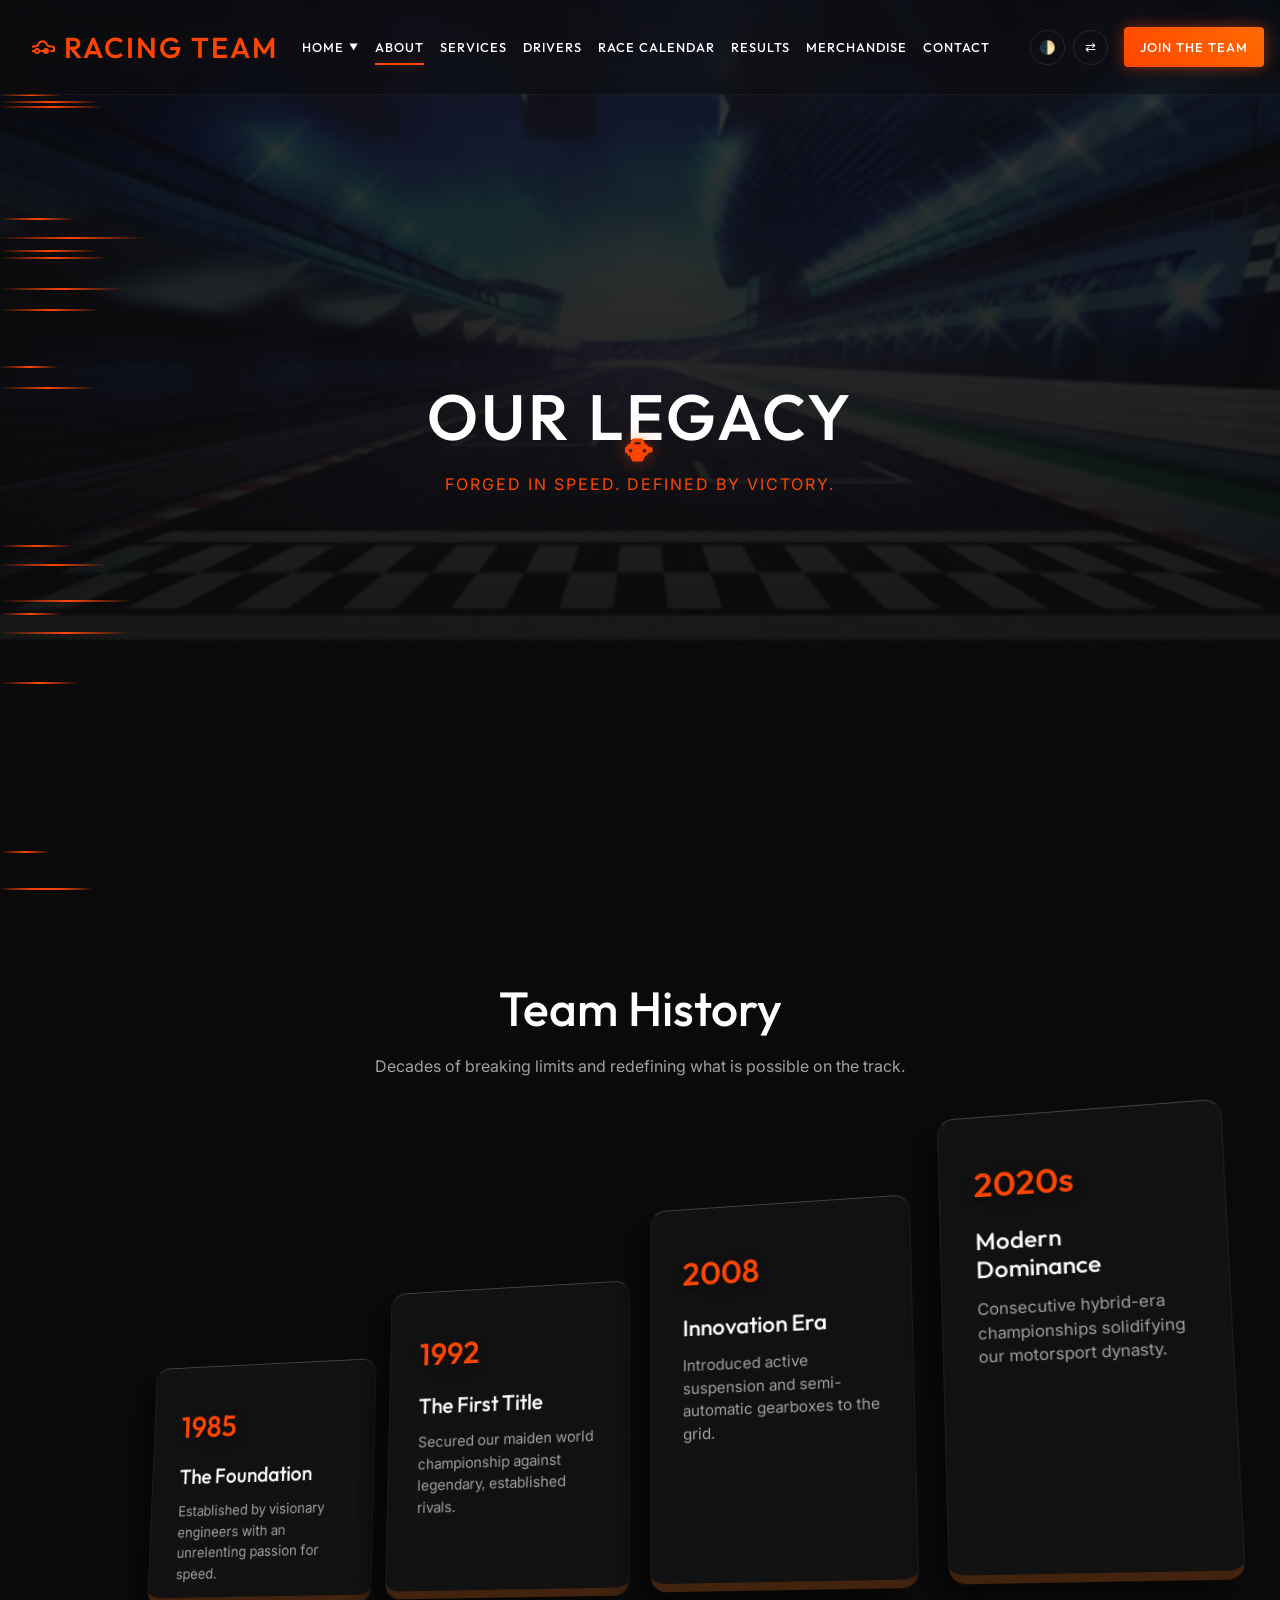
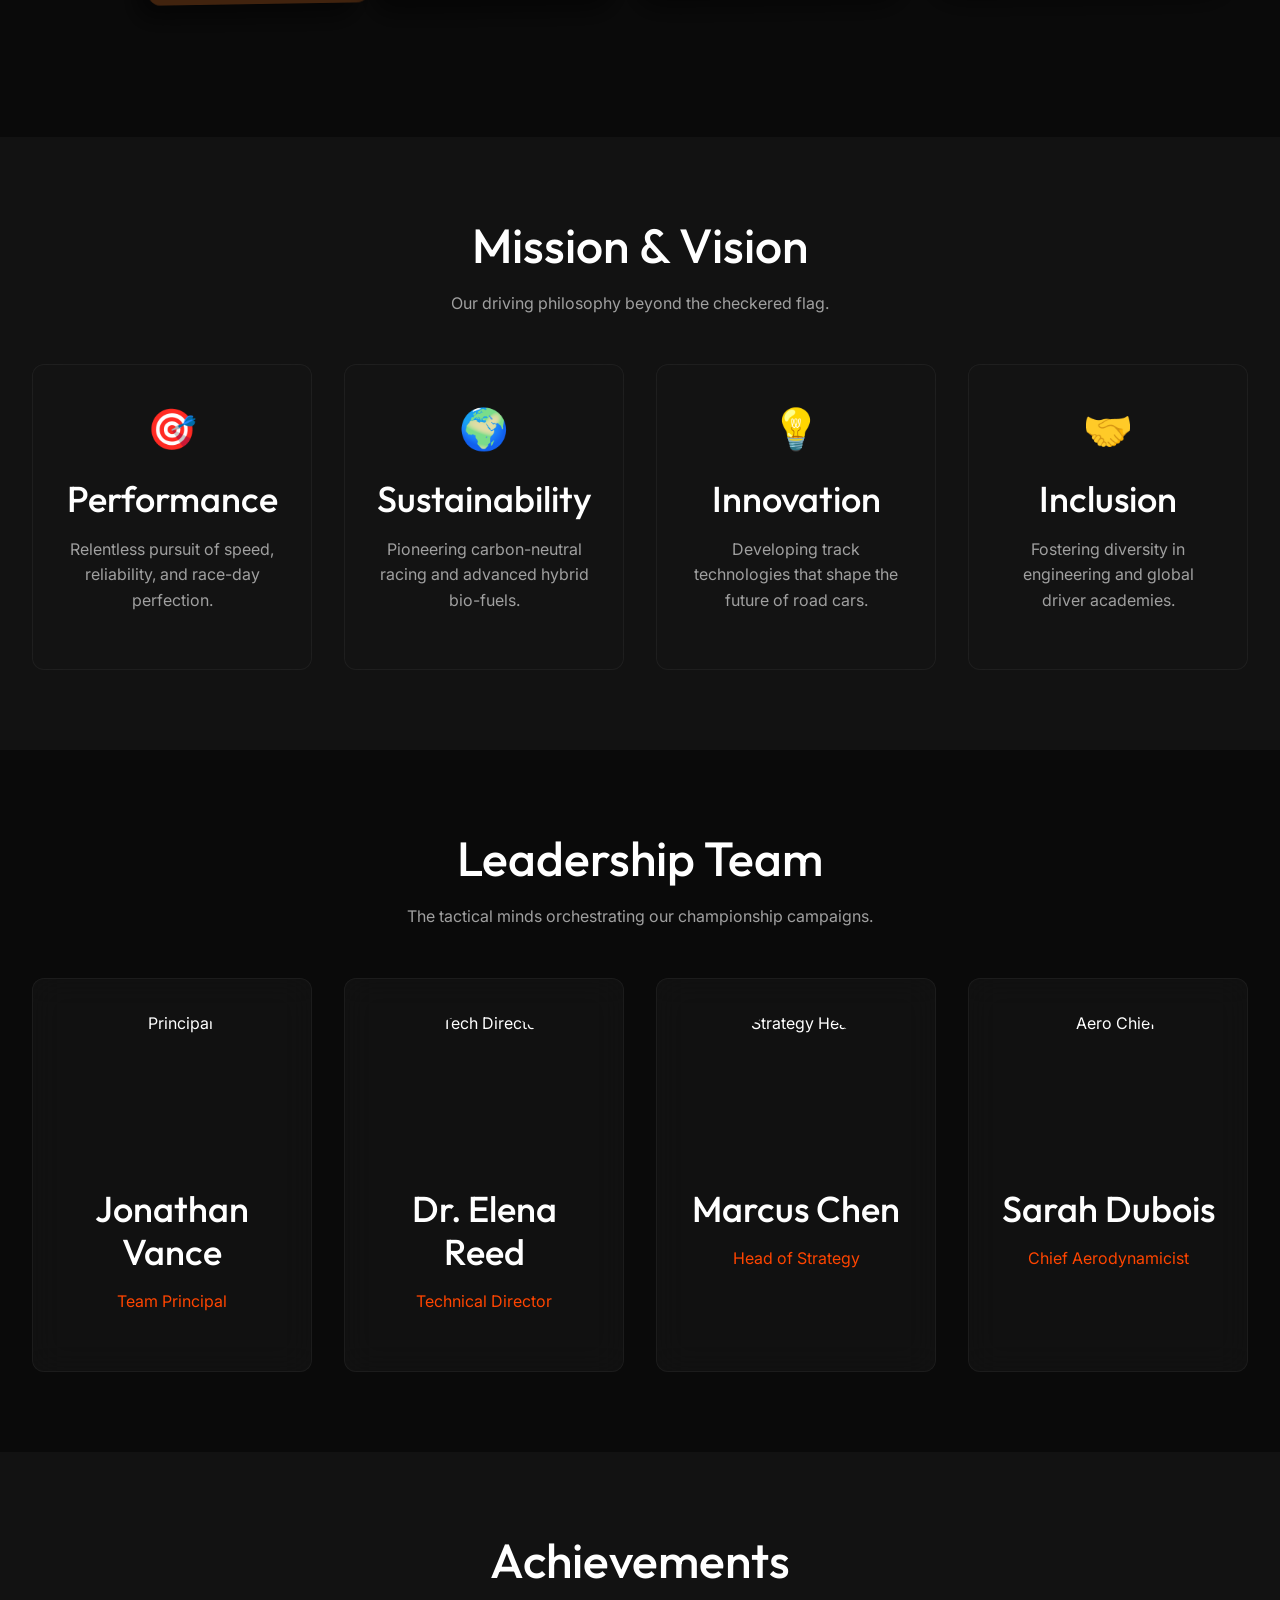
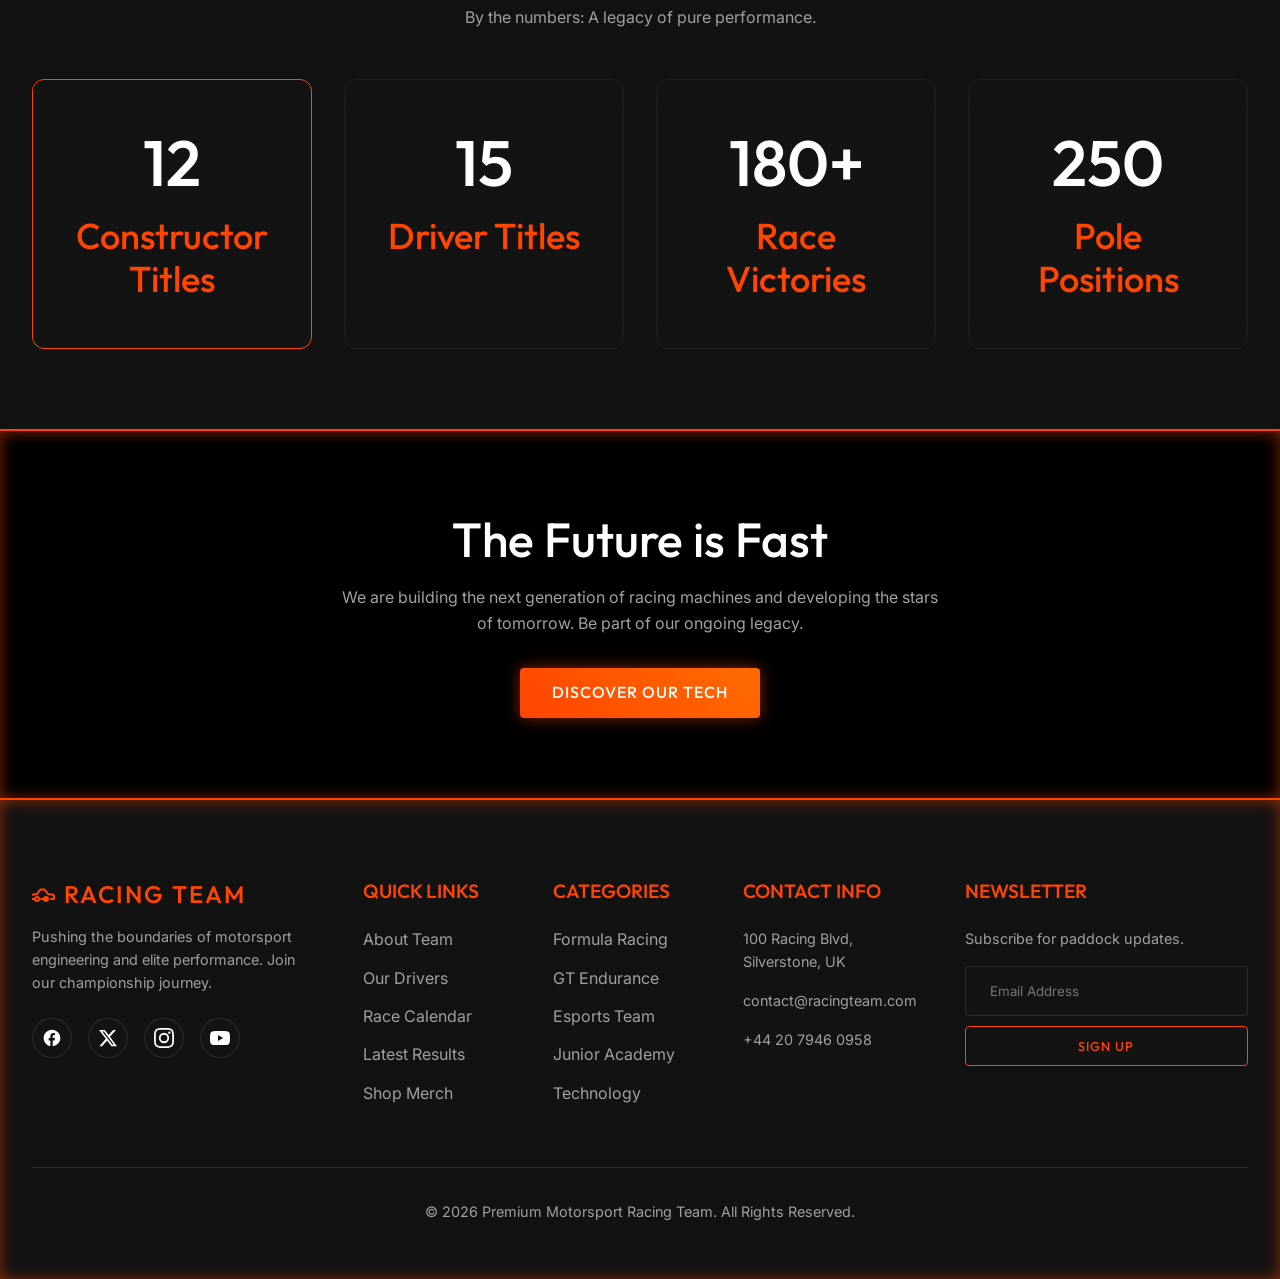
==== commit 76d0df0e: "second commit" ====
--- a/about.html
+++ b/about.html
@@ -1,4 +1,4 @@
-﻿<!DOCTYPE html>
+<!DOCTYPE html>
 <html lang="en" data-theme="dark" dir="ltr">
 <head>
   <meta charset="UTF-8">
@@ -40,9 +40,9 @@
     }
     .main-header.scrolled { padding: 0.8rem 0; background: rgba(10, 10, 10, 0.9); box-shadow: 0 4px 20px rgba(0,0,0,0.5); }
     .nav-container { display: flex; justify-content: space-between; align-items: center; max-width: var(--container-width); margin: 0 auto; padding: 0 var(--container-padding); }
-    .logo { font-family: var(--font-heading); font-size: 1.8rem; font-weight: 700; color: var(--brand-orange); letter-spacing: 2px; text-transform: uppercase; }
+    .logo { font-family: var(--font-heading); font-size: 1.8rem; font-weight: 550; color: var(--brand-orange); letter-spacing: 2px; text-transform: uppercase; }
     .nav-menu { display: flex; gap: 1rem; align-items: center; }
-    .nav-link { font-family: var(--font-heading); font-size: 0.95rem; font-weight: 500; text-transform: uppercase; letter-spacing: 1px; position: relative; padding: 0.5rem 0; transition: var(--transition-fast); cursor: none !important; }
+    .nav-link { font-family: var(--font-heading); font-size: 0.8rem; font-weight: 500; text-transform: uppercase; letter-spacing: 1px; position: relative; padding: 0.5rem 0; transition: var(--transition-fast); cursor: none !important; }
     .nav-link::after { content: ''; position: absolute; bottom: 0; left: 0; width: 0%; height: 2px; background: var(--brand-orange); transition: width var(--transition-normal); box-shadow: 0 0 8px var(--brand-orange-glow); }
     .nav-link:hover::after, .nav-link.active::after { width: 100%; }
     .nav-link:hover { color: var(--brand-orange); }
@@ -53,15 +53,19 @@
     .hamburger { display: none; flex-direction: column; gap: 5px; background: none; border: none; cursor: none !important; }
     .hamburger span { width: 25px; height: 2px; background: var(--text-primary); transition: var(--transition-fast); }
     @media (max-width: 1024px) {
-      .nav-menu { position: fixed; top: 0; right: -100%; width: 300px; height: 100vh; background: var(--bg-primary); flex-direction: column; justify-content: center; transition: right var(--transition-normal); border-left: 1px solid var(--border-color); }
+      .nav-menu { position: fixed; top: 0; right: -100%; width: 300px; max-width: 100vw; height: 100vh; background: var(--bg-primary); flex-direction: column; justify-content: flex-start; padding-top: 60px; padding-bottom: 1rem; overflow-y: auto; transition: right var(--transition-normal); border-left: 1px solid var(--border-color); }
       [dir="rtl"] .nav-menu { right: auto; left: -100%; border-left: none; border-right: 1px solid var(--border-color); }
       .nav-menu.active { right: 0; }
       [dir="rtl"] .nav-menu.active { left: 0; }
-      .hamburger { display: flex; z-index: var(--z-dropdown); }
+      .hamburger { display: flex; z-index: var(--z-dropdown); margin-left: auto; }
+      [dir="rtl"] .hamburger { margin-left: 0; margin-right: auto; }
       .hamburger.active span:nth-child(1) { transform: rotate(45deg) translate(5px, 5px); }
       .hamburger.active span:nth-child(2) { opacity: 0; }
       .hamburger.active span:nth-child(3) { transform: rotate(-45deg) translate(5px, -5px); }
       .nav-actions { display: none; }
+      .mobile-nav-actions { display: flex !important; }
+      .nav-menu { gap: 0.5rem !important; }
+      .nav-link { padding: 0.25rem 0; font-size: 0.9rem; }
     }
     
     .main-footer { background: var(--bg-secondary); padding: 5rem 0 2rem; position: relative; }
@@ -75,7 +79,7 @@
     .social-icon { width: 40px; height: 40px; background: var(--glass-bg); border: 1px solid var(--border-color); display: flex; align-items: center; justify-content: center; border-radius: 50%; transition: var(--transition-fast); }
     .social-icon:hover { border-color: var(--brand-orange); background: var(--brand-orange-glow); transform: translateY(-3px); }
     .footer-bottom { border-top: 1px solid var(--border-color); padding-top: 2rem; text-align: center; color: var(--text-secondary); font-size: 0.9rem; }
-    @media (max-width: 1024px) { .footer-grid { grid-template-columns: 1fr 1fr; } }
+    @media (max-width: 1024px) { .footer-grid { grid-template-columns: 1fr 1fr; } .footer-col:last-child { grid-column: 1 / -1; text-align: center; } .footer-col:last-child form { margin: 0 auto; max-width: 400px; } }
     @media (max-width: 600px) { .footer-grid { grid-template-columns: 1fr; } }
   </style>
 </head>
@@ -104,11 +108,21 @@
         <a href="results.html" class="nav-link">Results</a>
         <a href="merchandise.html" class="nav-link">Merchandise</a>
         <a href="contact.html" class="nav-link">Contact</a>
+              <div class="mobile-nav-actions" style="display: none; flex-direction: column; gap: 0.5rem; padding: 0.5rem 2rem; margin-top: 0.5rem; border-top: 1px solid var(--border-color); width: 100%; align-items: center;">
+          <div class="toggles-nav" style="justify-content: center; margin-bottom: 0.25rem; display: flex; gap: 0.5rem;">
+            <button class="toggle-btn theme-toggle" title="Toggle Theme">🌓</button>
+            <button class="toggle-btn rtl-toggle" title="Toggle RTL">⇄</button>
+          </div>
+          <a href="register.html" class="btn btn-primary" style="text-align: center; width: 100%; height: 40px; line-height: 40px; padding: 0;">Join The Team</a>
+          <a href="sponsors.html" class="btn btn-secondary" style="text-align: center; width: 100%; height: 40px; line-height: 40px; padding: 0;">Become Sponsor</a>
+        </div>
       </nav>
       <style>
         .nav-item-dropdown:hover .dropdown-content { display: flex !important; }
         .dropdown-content a:hover { color: var(--brand-orange) !important; }
-        .nav-menu { display: flex; align-items: center; white-space: nowrap; margin-right: 2.5rem; }
+        @media (min-width: 1025px) {
+          .nav-menu { display: flex; align-items: center; white-space: nowrap; margin-right: 2.5rem; }
+        }
       </style>
       <div class="nav-actions">
         <div class="toggles-nav">
@@ -142,26 +156,26 @@
         .staircase-container { display: flex; justify-content: center; align-items: flex-end; gap: 2rem; height: 450px; transform-style: preserve-3d; transform: rotateX(10deg) rotateY(-15deg); transition: transform 0.8s cubic-bezier(0.175, 0.885, 0.32, 1.275); }
         .staircase-wrapper:hover .staircase-container { transform: rotateX(0deg) rotateY(0deg); }
         
-        .stair-step { position: relative; width: 260px; background: rgba(20, 20, 20, 0.7); backdrop-filter: blur(20px); -webkit-backdrop-filter: blur(20px); border: 1px solid rgba(255, 255, 255, 0.05); border-top: 1px solid rgba(255, 255, 255, 0.2); border-bottom: 8px solid rgba(255, 107, 0, 0.2); border-radius: 16px; padding: 2.5rem 2rem; transform-style: preserve-3d; transition: all 0.5s cubic-bezier(0.2, 0.8, 0.2, 1); box-shadow: -15px 15px 30px rgba(0,0,0,0.6); cursor: none !important; display: flex; flex-direction: column; justify-content: flex-start; }
+        .stair-step { position: relative; width: 260px; background: var(--glass-bg); backdrop-filter: blur(20px); -webkit-backdrop-filter: blur(20px); border: 1px solid rgba(255, 255, 255, 0.05); border-top: 1px solid rgba(255, 255, 255, 0.2); border-bottom: 8px solid rgba(255, 107, 0, 0.2); border-radius: 16px; padding: 2.5rem 2rem; transform-style: preserve-3d; transition: all 0.5s cubic-bezier(0.2, 0.8, 0.2, 1); box-shadow: -15px 15px 30px rgba(0,0,0,0.6); cursor: none !important; display: flex; flex-direction: column; justify-content: flex-start; }
         
         .stair-step:nth-child(1) { height: 260px; transform: translateZ(-60px); }
         .stair-step:nth-child(2) { height: 320px; transform: translateZ(-20px); }
         .stair-step:nth-child(3) { height: 380px; transform: translateZ(20px); }
         .stair-step:nth-child(4) { height: 440px; transform: translateZ(60px); }
         
-        .stair-step:hover { border-bottom: 8px solid var(--brand-orange); background: rgba(35, 35, 35, 0.85); box-shadow: 0 30px 60px rgba(0,0,0,0.9), 0 15px 40px rgba(255,107,0,0.4), inset 0 -30px 50px rgba(255,107,0,0.15); z-index: 20; transform: translateZ(100px) translateY(-30px) scale(1.05) !important; }
+        .stair-step:hover { border-bottom: 8px solid var(--brand-orange); background: var(--glass-bg); box-shadow: 0 30px 60px rgba(0,0,0,0.9), 0 15px 40px rgba(255,107,0,0.4), inset 0 -30px 50px rgba(255,107,0,0.15); z-index: 20; transform: translateZ(100px) translateY(-30px) scale(1.05) !important; }
         
         .stair-glow { position: absolute; bottom: -30px; left: 50%; transform: translateX(-50%); width: 80%; height: 30px; background: radial-gradient(ellipse at center, rgba(255,107,0,0.8) 0%, transparent 70%); opacity: 0; transition: opacity 0.5s; filter: blur(15px); z-index: -1; }
         .stair-step:hover .stair-glow { opacity: 1; }
         
-        .stair-year { color: var(--brand-orange); font-size: 2rem; font-weight: 800; font-family: var(--font-heading); margin-bottom: 1rem; transform: translateZ(30px); text-shadow: 0 4px 10px rgba(0,0,0,0.5); transition: all 0.4s; }
-        .stair-step:hover .stair-year { color: #fff; text-shadow: 0 0 15px var(--brand-orange); transform: translateZ(50px); }
-        
-        .stair-title { color: #fff; font-size: 1.4rem; margin-bottom: 0.8rem; transform: translateZ(20px); transition: transform 0.4s; }
+        .stair-year { color: var(--brand-orange); font-size: 2rem; font-weight: 550; font-family: var(--font-heading); margin-bottom: 1rem; transform: translateZ(30px); text-shadow: 0 4px 10px rgba(0,0,0,0.5); transition: all 0.4s; }
+        .stair-step:hover .stair-year { color: var(--text-primary); text-shadow: 0 0 15px var(--brand-orange); transform: translateZ(50px); }
+        
+        .stair-title { color: var(--text-primary); font-size: 1.4rem; margin-bottom: 0.8rem; transform: translateZ(20px); transition: transform 0.4s; }
         .stair-step:hover .stair-title { transform: translateZ(40px); }
         
         .stair-desc { color: var(--text-secondary); font-size: 0.95rem; line-height: 1.5; transform: translateZ(10px); transition: transform 0.4s; }
-        .stair-step:hover .stair-desc { transform: translateZ(30px); color: #ddd; }
+        .stair-step:hover .stair-desc { transform: translateZ(30px); color: var(--text-secondary); }
 
         @media (max-width: 1200px) {
           .staircase-container { flex-wrap: wrap; height: auto; transform: none; }
@@ -280,19 +294,19 @@
       
       <div class="grid-4">
         <div class="glass-card" style="text-align: center; border-color: var(--brand-orange);">
-          <div style="font-size: 4rem; color: var(--text-primary); font-family: var(--font-heading); font-weight: 700;">12</div>
+          <div style="font-size: 4rem; color: var(--text-primary); font-family: var(--font-heading); font-weight: 550;">12</div>
           <h3 style="color: var(--brand-orange);">Constructor Titles</h3>
         </div>
         <div class="glass-card" style="text-align: center;">
-          <div style="font-size: 4rem; color: var(--text-primary); font-family: var(--font-heading); font-weight: 700;">15</div>
+          <div style="font-size: 4rem; color: var(--text-primary); font-family: var(--font-heading); font-weight: 550;">15</div>
           <h3 style="color: var(--brand-orange);">Driver Titles</h3>
         </div>
         <div class="glass-card" style="text-align: center;">
-          <div style="font-size: 4rem; color: var(--text-primary); font-family: var(--font-heading); font-weight: 700;">180+</div>
+          <div style="font-size: 4rem; color: var(--text-primary); font-family: var(--font-heading); font-weight: 550;">180+</div>
           <h3 style="color: var(--brand-orange);">Race Victories</h3>
         </div>
         <div class="glass-card" style="text-align: center;">
-          <div style="font-size: 4rem; color: var(--text-primary); font-family: var(--font-heading); font-weight: 700;">250</div>
+          <div style="font-size: 4rem; color: var(--text-primary); font-family: var(--font-heading); font-weight: 550;">250</div>
           <h3 style="color: var(--brand-orange);">Pole Positions</h3>
         </div>
       </div>
@@ -300,11 +314,23 @@
   </section>
 
   <!-- 6. Future Goals CTA -->
-  <section class="reveal neon-border-top" style="background: url('https://images.unsplash.com/photo-1542385151-efd9000785a0?q=80&w=2000&auto=format&fit=crop') center/cover; position: relative;">
-    <div style="position: absolute; top:0; left:0; width:100%; height:100%; background:rgba(10,10,10,0.85);"></div>
+  <style>
+    .future-goals-section {
+      background: #000000;
+      position: relative;
+    }
+    .future-goals-overlay {
+      display: none;
+    }
+    [data-theme="light"] .future-goals-section {
+      background: var(--bg-secondary) !important;
+    }
+  </style>
+  <section class="reveal neon-border-top future-goals-section">
+    <div class="future-goals-overlay"></div>
     <div class="container" style="position: relative; z-index: 2; text-align: center;">
       <h2>The Future is Fast</h2>
-      <p style="max-width: 600px; margin: 0 auto 2rem; color: #ccc;">We are building the next generation of racing machines and developing the stars of tomorrow. Be part of our ongoing legacy.</p>
+      <p style="max-width: 600px; margin: 0 auto 2rem; color: var(--text-secondary);">We are building the next generation of racing machines and developing the stars of tomorrow. Be part of our ongoing legacy.</p>
       <a href="services.html" class="btn btn-primary">Discover Our Tech</a>
     </div>
   </section>
@@ -321,10 +347,18 @@
           </h4>
           <p style="font-size: 0.9rem; color: var(--text-secondary);">Pushing the boundaries of motorsport engineering and elite performance. Join our championship journey.</p>
           <div class="social-icons">
-            <a href="#" class="social-icon" aria-label="Facebook">FB</a>
-            <a href="#" class="social-icon" aria-label="Twitter">X</a>
-            <a href="#" class="social-icon" aria-label="Instagram">IG</a>
-            <a href="#" class="social-icon" aria-label="YouTube">YT</a>
+            <a href="#" class="social-icon" aria-label="Facebook">
+              <svg width="20" height="20" viewBox="0 0 24 24" fill="currentColor"><path d="M22 12c0-5.52-4.48-10-10-10S2 6.48 2 12c0 4.84 3.44 8.87 8 9.8V15H8v-3h2V9.5C10 7.57 11.57 6 13.5 6c1.05 0 2.15.19 2.15.19V8.5h-1.21c-1.19 0-1.56.74-1.56 1.5V12h2.73l-.44 3h-2.29v6.8C18.56 20.87 22 16.84 22 12z"/></svg>
+            </a>
+            <a href="#" class="social-icon" aria-label="Twitter">
+              <svg width="20" height="20" viewBox="0 0 24 24" fill="currentColor"><path d="M18.244 2.25h3.308l-7.227 8.26 8.502 11.24H16.17l-5.214-6.817L4.99 21.75H1.68l7.73-8.835L1.254 2.25H8.08l4.713 6.231zm-1.161 17.52h1.833L7.084 4.126H5.117z"/></svg>
+            </a>
+            <a href="#" class="social-icon" aria-label="Instagram">
+              <svg width="20" height="20" viewBox="0 0 24 24" fill="currentColor"><path d="M12 2.163c3.204 0 3.584.012 4.85.07 3.252.148 4.771 1.691 4.919 4.919.058 1.265.069 1.645.069 4.849 0 3.205-.012 3.584-.069 4.849-.149 3.225-1.664 4.771-4.919 4.919-1.266.058-1.644.07-4.85.07-3.204 0-3.584-.012-4.849-.07-3.26-.149-4.771-1.699-4.919-4.92-.058-1.265-.07-1.644-.07-4.849 0-3.204.013-3.583.07-4.849.149-3.227 1.664-4.771 4.919-4.919 1.266-.057 1.645-.069 4.849-.069zM12 0C8.741 0 8.333.014 7.053.072 2.695.272.273 2.69.073 7.052.014 8.333 0 8.741 0 12c0 3.259.014 3.668.072 4.948.2 4.358 2.618 6.78 6.98 6.98C8.333 23.986 8.741 24 12 24c3.259 0 3.668-.014 4.948-.072 4.354-.2 6.782-2.618 6.979-6.98.059-1.28.073-1.689.073-4.948 0-3.259-.014-3.667-.072-4.947-.196-4.354-2.617-6.78-6.979-6.98C15.668.014 15.259 0 12 0zm0 5.838a6.162 6.162 0 100 12.324 6.162 6.162 0 000-12.324zM12 16a4 4 0 110-8 4 4 0 010 8zm6.406-11.845a1.44 1.44 0 100 2.881 1.44 1.44 0 000-2.881z"/></svg>
+            </a>
+            <a href="#" class="social-icon" aria-label="YouTube">
+              <svg width="20" height="20" viewBox="0 0 24 24" fill="currentColor"><path d="M23.498 6.186a3.016 3.016 0 0 0-2.122-2.136C19.505 3.5 12 3.5 12 3.5s-7.505 0-9.377.55a3.016 3.016 0 0 0-2.122 2.136C0 8.07 0 12 0 12s0 3.93.502 5.814a3.016 3.016 0 0 0 2.122 2.136c1.871.55 9.376.55 9.376.55s7.505 0 9.377-.55a3.016 3.016 0 0 0 2.122-2.136C24 15.93 24 12 24 12s0-3.93-.502-5.814zM9.545 15.568V8.432L15.818 12l-6.273 3.568z"/></svg>
+            </a>
           </div>
         </div>
         <div class="footer-col">
--- a/assets/css/variables.css
+++ b/assets/css/variables.css
@@ -36,6 +36,13 @@
   --z-modal: 1050;
 }
 
+/* Mobile Padding Adjustment */
+@media (max-width: 768px) {
+  :root {
+    --container-padding: 1rem;
+  }
+}
+
 [data-theme="light"] {
   --bg-primary: #f0f0f0;
   --bg-secondary: #ffffff;
--- a/assets/css/global.css
+++ b/assets/css/global.css
@@ -24,12 +24,12 @@
 
 h1, h2, h3, h4, h5, h6 {
   font-family: var(--font-heading);
-  font-weight: 600;
+  font-weight: 550;
   line-height: 1.2;
   margin-bottom: 1rem;
 }
 
-h1 { font-size: clamp(2.5rem, 5vw, 4rem); font-weight: 600; }
+h1 { font-size: clamp(2.5rem, 5vw, 4rem); font-weight: 550; }
 h2 { font-size: clamp(2rem, 4vw, 3rem); font-weight: 500; }
 h3 { font-size: clamp(1.5rem, 3vw, 2.25rem); font-weight: 500; }
 
@@ -107,3 +107,65 @@
 [dir="rtl"] {
   text-align: right;
 }
+
+/* Light Mode Navbar Override */
+[data-theme="light"] .main-header,
+[data-theme="light"] .main-header.scrolled {
+  background: #ffffff !important;
+}
+[data-theme="light"] .dropdown-content {
+  background: #ffffff !important;
+  box-shadow: 0px 8px 16px 0px rgba(0,0,0,0.1) !important;
+}
+
+/* Light Mode Hero Text Override */
+[data-theme="light"] .hero-title,
+[data-theme="light"] .hero-subtitle,
+[data-theme="light"] .page-hero-title,
+[data-theme="light"] .page-hero-subtitle,
+[data-theme="light"] .hero-content p,
+[data-theme="light"] .page-hero-content p {
+  color: #ffffff !important;
+}
+
+/* Mobile Logo Size Adjustment */
+@media (max-width: 768px) {
+  .logo, .auth-logo {
+    font-size: 1.2rem !important;
+    letter-spacing: 1px !important;
+    margin-right: 0.5rem !important;
+  }
+  .logo svg, .auth-logo svg {
+    width: 20px !important;
+    height: 20px !important;
+    margin-right: 4px !important;
+  }
+  
+  /* Fix gap between navbar and hero section */
+  .hero-content, .page-hero-content {
+    margin-top: 80px !important;
+  }
+  
+  /* Stack newsletter form vertically */
+  .community-form {
+    flex-direction: column !important;
+  }
+}
+
+/* Center Footer in Tablet and Mobile Views */
+@media (max-width: 768px) {
+  .footer-grid {
+    grid-template-columns: 1fr !important;
+  }
+  .footer-col {
+    text-align: center;
+  }
+  .footer-col h4 {
+    justify-content: center;
+  }
+  .social-icons {
+    justify-content: center;
+  }
+}
+
+
--- a/assets/css/components.css
+++ b/assets/css/components.css
@@ -123,7 +123,7 @@
 .form-control {
   width: 100%;
   padding: 1rem 1.5rem;
-  background: rgba(0, 0, 0, 0.5);
+  background: var(--glass-bg);
   border: 1px solid var(--border-color);
   border-radius: 4px;
   color: var(--text-primary);
@@ -135,5 +135,5 @@
 .form-control:focus {
   border-color: var(--brand-orange);
   box-shadow: 0 0 10px var(--brand-orange-glow);
-  background: rgba(0, 0, 0, 0.7);
+  background: var(--bg-secondary);
 }
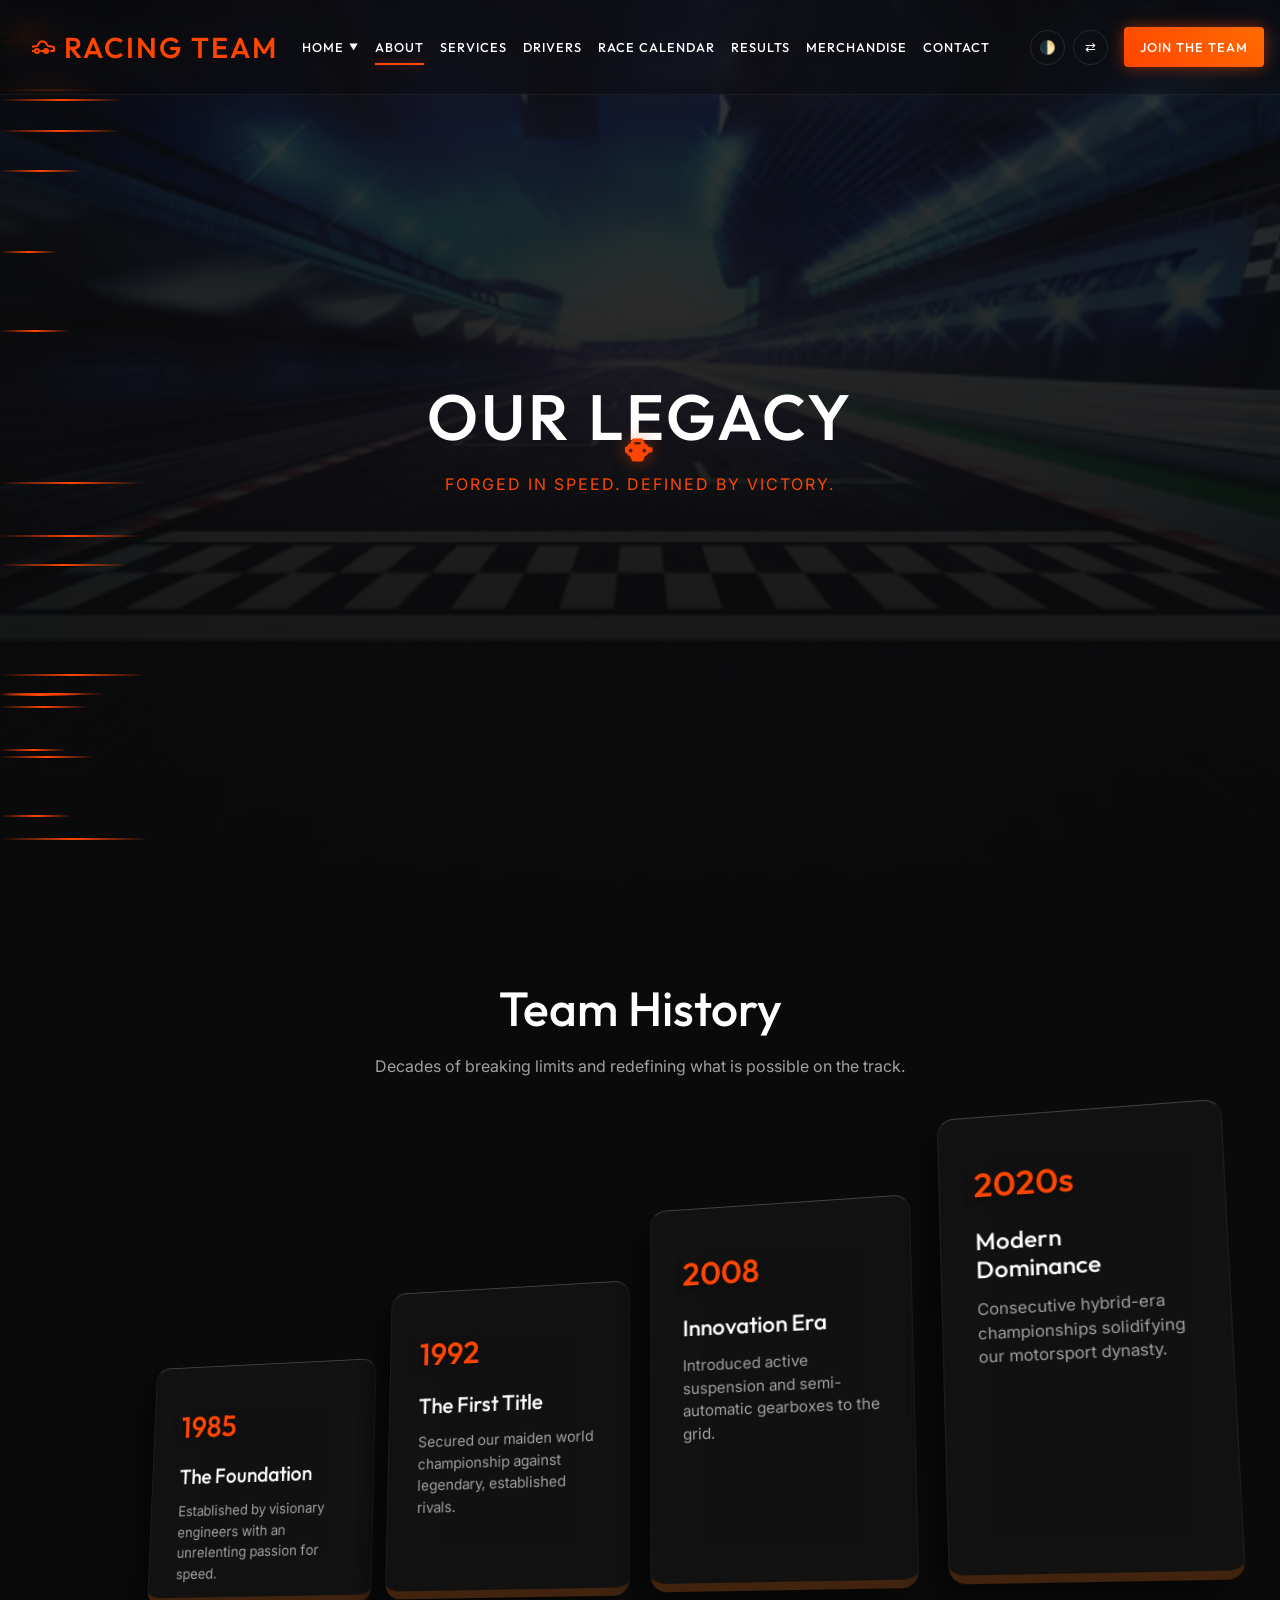
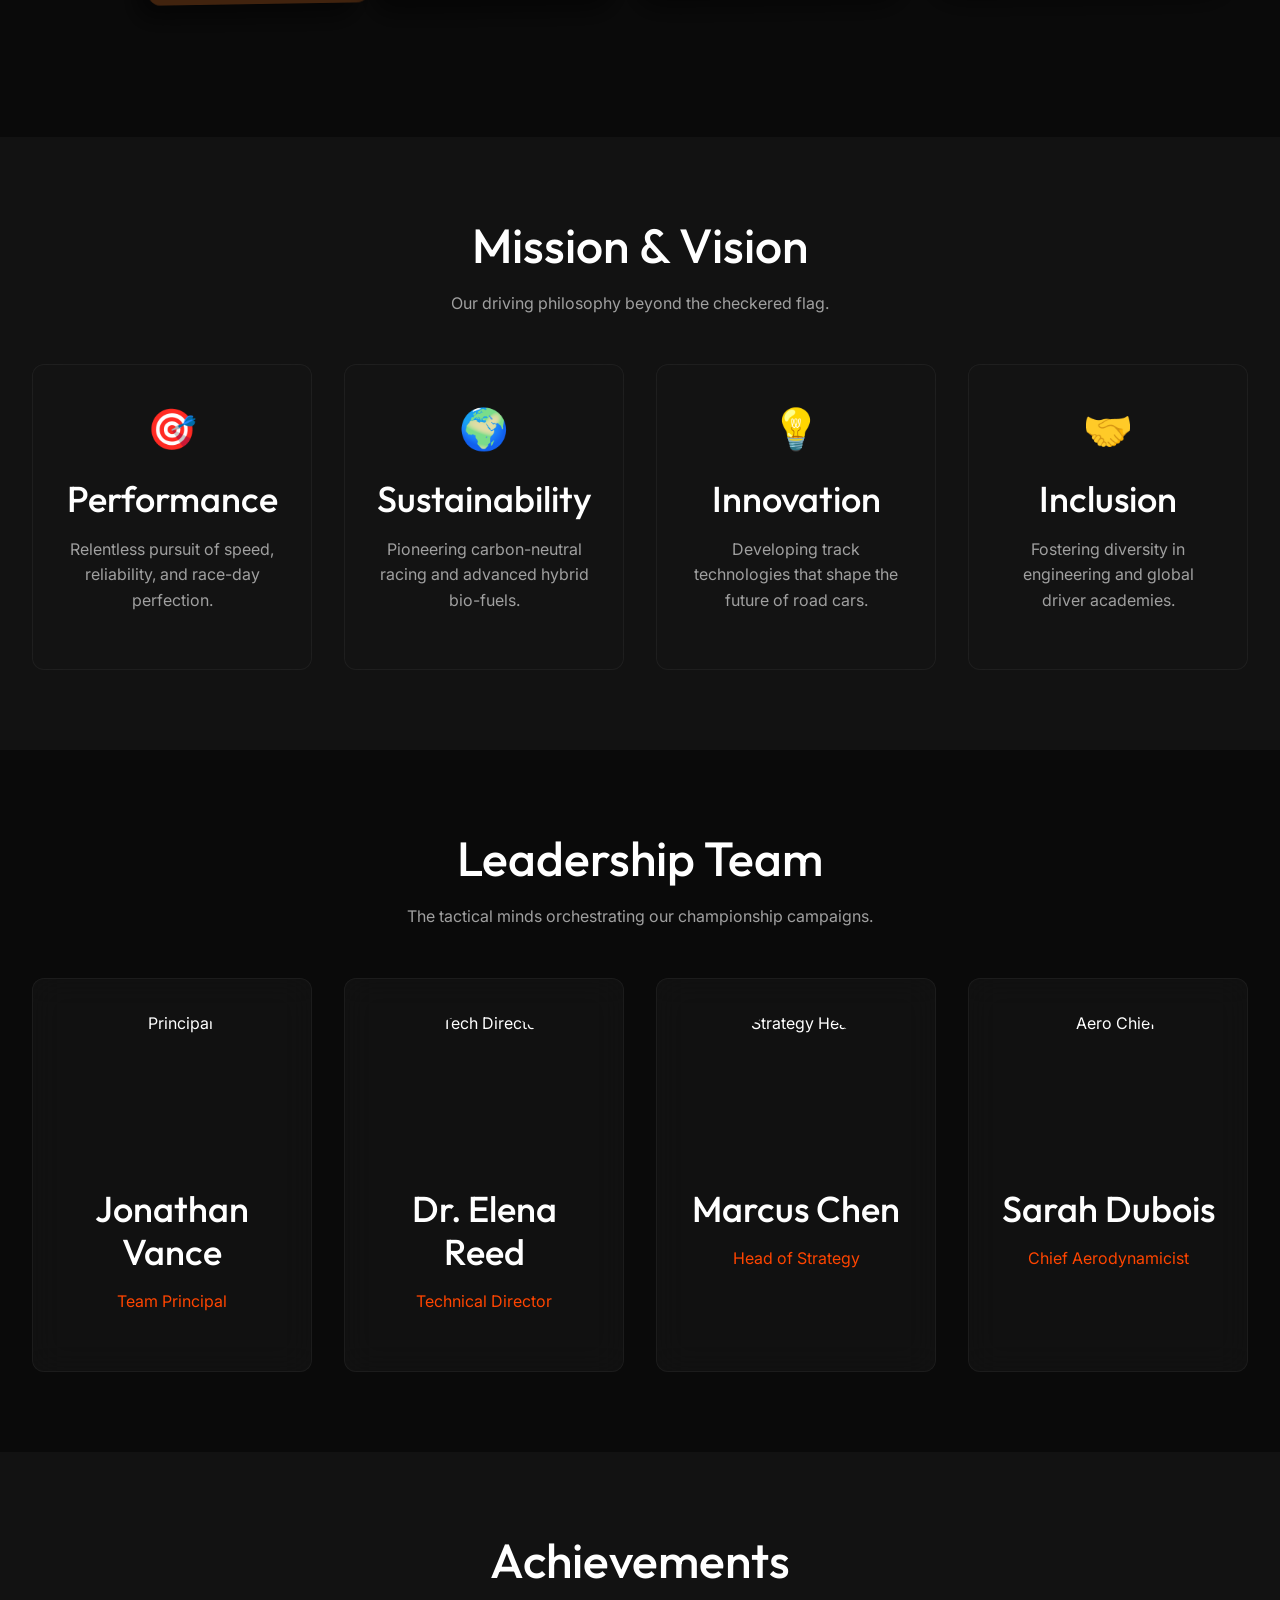
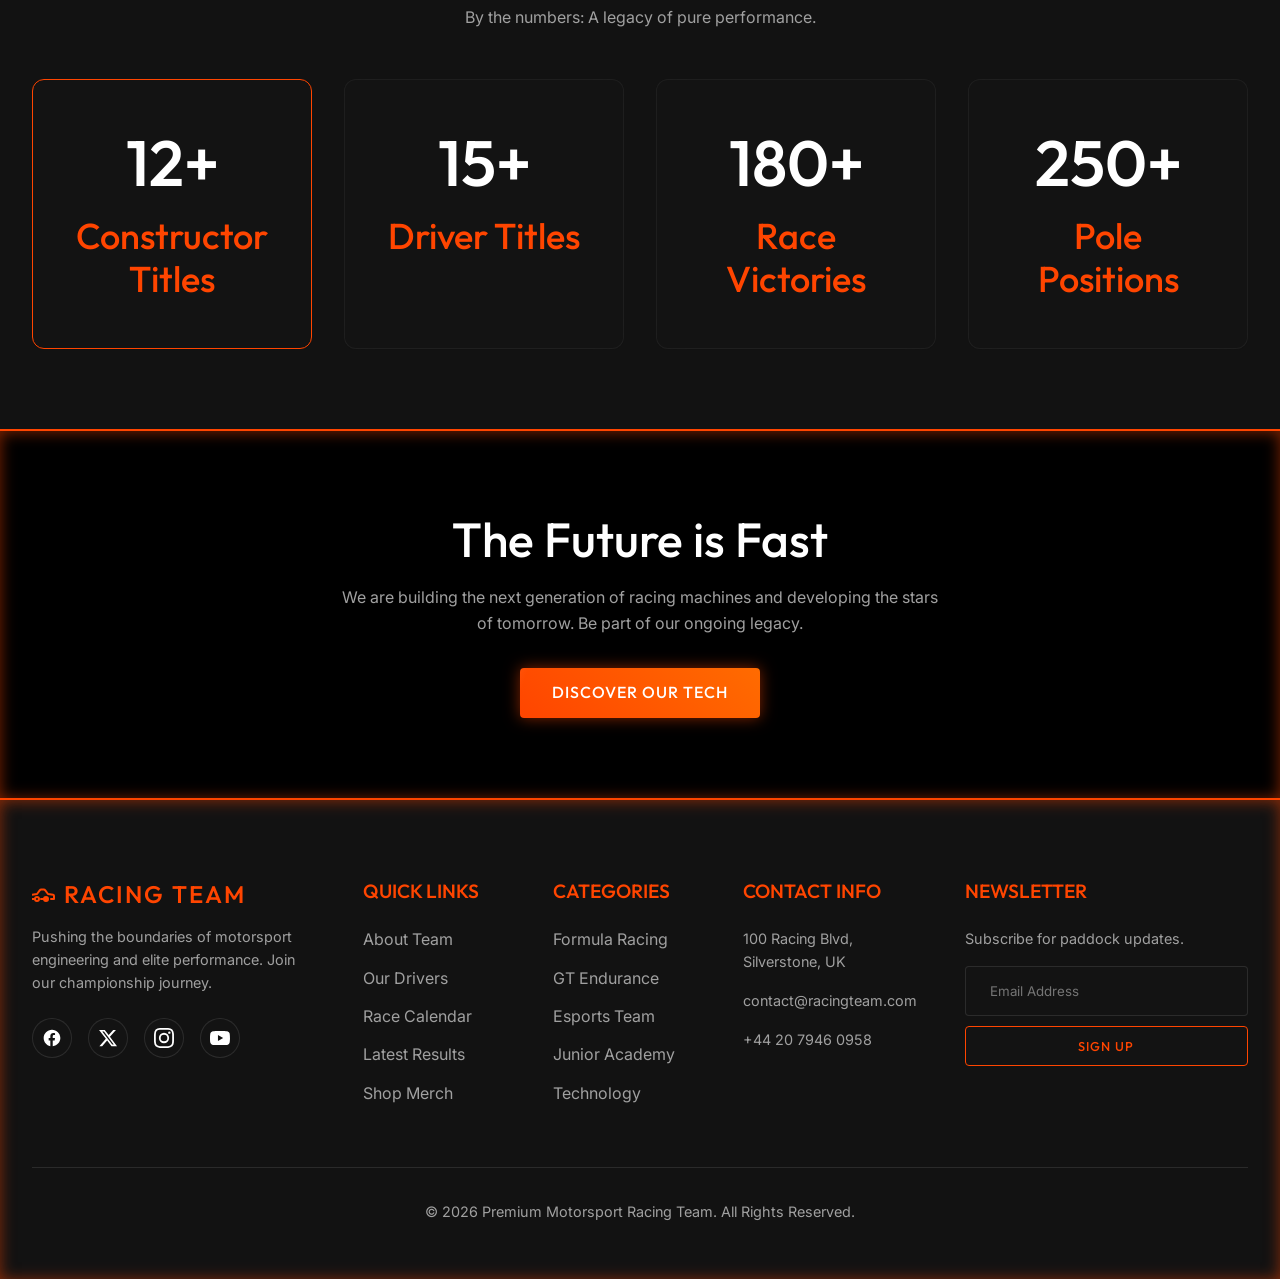
==== commit ae54d7ce: "third commit" ====
--- a/about.html
+++ b/about.html
@@ -1,8 +1,10 @@
-<!DOCTYPE html>
+﻿<!DOCTYPE html>
 <html lang="en" data-theme="dark" dir="ltr">
+
 <head>
   <meta charset="UTF-8">
   <meta name="viewport" content="width=device-width, initial-scale=1.0">
+  <link rel="icon" type="image/svg+xml" href="assets/images/favicon.svg">
   <title>About Us - Premium Motorsport Racing Team</title>
   <meta name="description" content="Learn about our racing history, leadership team, and future goals.">
   <link rel="stylesheet" href="assets/css/variables.css">
@@ -18,13 +20,23 @@
       position: relative;
       background: url('https://images.unsplash.com/photo-1518118014377-ce921b660a5e?q=80&w=2070&auto=format&fit=crop') center/cover no-repeat;
     }
+
     .page-hero::before {
-      content: ''; position: absolute; top: 0; left: 0; width: 100%; height: 100%;
-      background: linear-gradient(to bottom, rgba(10,10,10,0.8), rgba(10,10,10,1));
-    }
+      content: '';
+      position: absolute;
+      top: 0;
+      left: 0;
+      width: 100%;
+      height: 100%;
+      background: linear-gradient(to bottom, rgba(10, 10, 10, 0.8), rgba(10, 10, 10, 1));
+    }
+
     .page-hero-content {
-      position: relative; z-index: 2; text-align: center;
-    }
+      position: relative;
+      z-index: 2;
+      text-align: center;
+    }
+
     .page-hero-title {
       font-size: clamp(2.5rem, 5vw, 4.5rem);
       text-transform: uppercase;
@@ -32,73 +44,326 @@
       margin-bottom: 1rem;
       animation: reveal 1s forwards;
     }
+
     /* Reusing Header and Footer from previous pages */
     .main-header {
-      position: fixed; top: 0; left: 0; width: 100%; z-index: var(--z-nav);
-      background: rgba(10, 10, 10, 0.4); backdrop-filter: blur(10px); -webkit-backdrop-filter: blur(10px);
-      border-bottom: 1px solid var(--glass-border); transition: all var(--transition-normal); padding: 1.5rem 0;
-    }
-    .main-header.scrolled { padding: 0.8rem 0; background: rgba(10, 10, 10, 0.9); box-shadow: 0 4px 20px rgba(0,0,0,0.5); }
-    .nav-container { display: flex; justify-content: space-between; align-items: center; max-width: var(--container-width); margin: 0 auto; padding: 0 var(--container-padding); }
-    .logo { font-family: var(--font-heading); font-size: 1.8rem; font-weight: 550; color: var(--brand-orange); letter-spacing: 2px; text-transform: uppercase; }
-    .nav-menu { display: flex; gap: 1rem; align-items: center; }
-    .nav-link { font-family: var(--font-heading); font-size: 0.8rem; font-weight: 500; text-transform: uppercase; letter-spacing: 1px; position: relative; padding: 0.5rem 0; transition: var(--transition-fast); cursor: none !important; }
-    .nav-link::after { content: ''; position: absolute; bottom: 0; left: 0; width: 0%; height: 2px; background: var(--brand-orange); transition: width var(--transition-normal); box-shadow: 0 0 8px var(--brand-orange-glow); }
-    .nav-link:hover::after, .nav-link.active::after { width: 100%; }
-    .nav-link:hover { color: var(--brand-orange); }
-    .nav-actions { display: flex; gap: 1rem; align-items: center; }
-    .toggles-nav { display: flex; gap: 0.5rem; }
-    .toggle-btn { background: transparent; border: 1px solid var(--border-color); color: var(--text-primary); width: 35px; height: 35px; border-radius: 50%; display: flex; align-items: center; justify-content: center; transition: var(--transition-fast); cursor: none !important; }
-    .toggle-btn:hover { border-color: var(--brand-orange); box-shadow: 0 0 10px var(--brand-orange-glow); }
-    .hamburger { display: none; flex-direction: column; gap: 5px; background: none; border: none; cursor: none !important; }
-    .hamburger span { width: 25px; height: 2px; background: var(--text-primary); transition: var(--transition-fast); }
+      position: fixed;
+      top: 0;
+      left: 0;
+      width: 100%;
+      z-index: var(--z-nav);
+      background: rgba(10, 10, 10, 0.4);
+      backdrop-filter: blur(10px);
+      -webkit-backdrop-filter: blur(10px);
+      border-bottom: 1px solid var(--glass-border);
+      transition: all var(--transition-normal);
+      padding: 1.5rem 0;
+    }
+
+    .main-header.scrolled {
+      padding: 0.8rem 0;
+      background: rgba(10, 10, 10, 0.9);
+      box-shadow: 0 4px 20px rgba(0, 0, 0, 0.5);
+    }
+
+    .nav-container {
+      display: flex;
+      justify-content: space-between;
+      align-items: center;
+      max-width: var(--container-width);
+      margin: 0 auto;
+      padding: 0 var(--container-padding);
+    }
+
+    .logo {
+      font-family: var(--font-heading);
+      font-size: 1.8rem;
+      font-weight: 550;
+      color: var(--brand-orange);
+      letter-spacing: 2px;
+      text-transform: uppercase;
+    }
+
+    .nav-menu {
+      display: flex;
+      gap: 1rem;
+      align-items: center;
+    }
+
+    .nav-link {
+      font-family: var(--font-heading);
+      font-size: 0.8rem;
+      font-weight: 500;
+      text-transform: uppercase;
+      letter-spacing: 1px;
+      position: relative;
+      padding: 0.5rem 0;
+      transition: var(--transition-fast);
+      cursor: none !important;
+    }
+
+    .nav-link::after {
+      content: '';
+      position: absolute;
+      bottom: 0;
+      left: 0;
+      width: 0%;
+      height: 2px;
+      background: var(--brand-orange);
+      transition: width var(--transition-normal);
+      box-shadow: 0 0 8px var(--brand-orange-glow);
+    }
+
+    .nav-link:hover::after,
+    .nav-link.active::after {
+      width: 100%;
+    }
+
+    .nav-link:hover {
+      color: var(--brand-orange);
+    }
+
+    .nav-actions {
+      display: flex;
+      gap: 1rem;
+      align-items: center;
+    }
+
+    .toggles-nav {
+      display: flex;
+      gap: 0.5rem;
+    }
+
+    .toggle-btn {
+      background: transparent;
+      border: 1px solid var(--border-color);
+      color: var(--text-primary);
+      width: 35px;
+      height: 35px;
+      border-radius: 50%;
+      display: flex;
+      align-items: center;
+      justify-content: center;
+      transition: var(--transition-fast);
+      cursor: none !important;
+    }
+
+    .toggle-btn:hover {
+      border-color: var(--brand-orange);
+      box-shadow: 0 0 10px var(--brand-orange-glow);
+    }
+
+    .hamburger {
+      display: none;
+      flex-direction: column;
+      gap: 5px;
+      background: none;
+      border: none;
+      cursor: none !important;
+    }
+
+    .hamburger span {
+      width: 25px;
+      height: 2px;
+      background: var(--text-primary);
+      transition: var(--transition-fast);
+    }
+
     @media (max-width: 1024px) {
-      .nav-menu { position: fixed; top: 0; right: -100%; width: 300px; max-width: 100vw; height: 100vh; background: var(--bg-primary); flex-direction: column; justify-content: flex-start; padding-top: 60px; padding-bottom: 1rem; overflow-y: auto; transition: right var(--transition-normal); border-left: 1px solid var(--border-color); }
-      [dir="rtl"] .nav-menu { right: auto; left: -100%; border-left: none; border-right: 1px solid var(--border-color); }
-      .nav-menu.active { right: 0; }
-      [dir="rtl"] .nav-menu.active { left: 0; }
-      .hamburger { display: flex; z-index: var(--z-dropdown); margin-left: auto; }
-      [dir="rtl"] .hamburger { margin-left: 0; margin-right: auto; }
-      .hamburger.active span:nth-child(1) { transform: rotate(45deg) translate(5px, 5px); }
-      .hamburger.active span:nth-child(2) { opacity: 0; }
-      .hamburger.active span:nth-child(3) { transform: rotate(-45deg) translate(5px, -5px); }
-      .nav-actions { display: none; }
-      .mobile-nav-actions { display: flex !important; }
-      .nav-menu { gap: 0.5rem !important; }
-      .nav-link { padding: 0.25rem 0; font-size: 0.9rem; }
-    }
-    
-    .main-footer { background: var(--bg-secondary); padding: 5rem 0 2rem; position: relative; }
-    .footer-grid { display: grid; grid-template-columns: 2fr 1fr 1fr 1fr 2fr; gap: 3rem; margin-bottom: 3rem; }
-    .footer-col h4 { color: var(--brand-orange); margin-bottom: 1.5rem; font-size: 1.2rem; text-transform: uppercase; }
-    .footer-links li { margin-bottom: 0.8rem; }
-    .footer-links a { color: var(--text-secondary); transition: var(--transition-fast); }
-    .footer-links a:hover { color: var(--brand-orange); padding-left: 5px; }
-    [dir="rtl"] .footer-links a:hover { padding-left: 0; padding-right: 5px; }
-    .social-icons { display: flex; gap: 1rem; margin-top: 1.5rem; }
-    .social-icon { width: 40px; height: 40px; background: var(--glass-bg); border: 1px solid var(--border-color); display: flex; align-items: center; justify-content: center; border-radius: 50%; transition: var(--transition-fast); }
-    .social-icon:hover { border-color: var(--brand-orange); background: var(--brand-orange-glow); transform: translateY(-3px); }
-    .footer-bottom { border-top: 1px solid var(--border-color); padding-top: 2rem; text-align: center; color: var(--text-secondary); font-size: 0.9rem; }
-    @media (max-width: 1024px) { .footer-grid { grid-template-columns: 1fr 1fr; } .footer-col:last-child { grid-column: 1 / -1; text-align: center; } .footer-col:last-child form { margin: 0 auto; max-width: 400px; } }
-    @media (max-width: 600px) { .footer-grid { grid-template-columns: 1fr; } }
+      .nav-menu {
+        position: fixed;
+        top: 0;
+        right: -100%;
+        width: 300px;
+        max-width: 100vw;
+        height: 100vh;
+        background: var(--bg-primary);
+        flex-direction: column;
+        justify-content: flex-start;
+        padding-top: 60px;
+        padding-bottom: 1rem;
+        overflow-y: auto;
+        transition: right var(--transition-normal);
+        border-left: 1px solid var(--border-color);
+      }
+
+      [dir="rtl"] .nav-menu {
+        right: auto;
+        left: -100%;
+        border-left: none;
+        border-right: 1px solid var(--border-color);
+      }
+
+      .nav-menu.active {
+        right: 0;
+      }
+
+      [dir="rtl"] .nav-menu.active {
+        left: 0;
+      }
+
+      .hamburger {
+        display: flex;
+        z-index: var(--z-dropdown);
+        margin-left: auto;
+      }
+
+      [dir="rtl"] .hamburger {
+        margin-left: 0;
+        margin-right: auto;
+      }
+
+      .hamburger.active span:nth-child(1) {
+        transform: rotate(45deg) translate(5px, 5px);
+      }
+
+      .hamburger.active span:nth-child(2) {
+        opacity: 0;
+      }
+
+      .hamburger.active span:nth-child(3) {
+        transform: rotate(-45deg) translate(5px, -5px);
+      }
+
+      .nav-actions {
+        display: none;
+      }
+
+      .mobile-nav-actions {
+        display: flex !important;
+      }
+
+      .nav-menu {
+        gap: 0.5rem !important;
+      }
+
+      .nav-link {
+        padding: 0.25rem 0;
+        font-size: 0.9rem;
+      }
+    }
+
+    .main-footer {
+      background: var(--bg-secondary);
+      padding: 5rem 0 2rem;
+      position: relative;
+    }
+
+    .footer-grid {
+      display: grid;
+      grid-template-columns: 2fr 1fr 1fr 1fr 2fr;
+      gap: 3rem;
+      margin-bottom: 3rem;
+    }
+
+    .footer-col h4 {
+      color: var(--brand-orange);
+      margin-bottom: 1.5rem;
+      font-size: 1.2rem;
+      text-transform: uppercase;
+    }
+
+    .footer-links li {
+      margin-bottom: 0.8rem;
+    }
+
+    .footer-links a {
+      color: var(--text-secondary);
+      transition: var(--transition-fast);
+    }
+
+    .footer-links a:hover {
+      color: var(--brand-orange);
+      padding-left: 5px;
+    }
+
+    [dir="rtl"] .footer-links a:hover {
+      padding-left: 0;
+      padding-right: 5px;
+    }
+
+    .social-icons {
+      display: flex;
+      gap: 1rem;
+      margin-top: 1.5rem;
+    }
+
+    .social-icon {
+      width: 40px;
+      height: 40px;
+      background: var(--glass-bg);
+      border: 1px solid var(--border-color);
+      display: flex;
+      align-items: center;
+      justify-content: center;
+      border-radius: 50%;
+      transition: var(--transition-fast);
+    }
+
+    .social-icon:hover {
+      border-color: var(--brand-orange);
+      background: var(--brand-orange-glow);
+      transform: translateY(-3px);
+    }
+
+    .footer-bottom {
+      border-top: 1px solid var(--border-color);
+      padding-top: 2rem;
+      text-align: center;
+      color: var(--text-secondary);
+      font-size: 0.9rem;
+    }
+
+    @media (max-width: 1024px) {
+      .footer-grid {
+        grid-template-columns: 1fr 1fr;
+      }
+
+      .footer-col:last-child {
+        grid-column: 1 / -1;
+        text-align: center;
+      }
+
+      .footer-col:last-child form {
+        margin: 0 auto;
+        max-width: 400px;
+      }
+    }
+
+    @media (max-width: 600px) {
+      .footer-grid {
+        grid-template-columns: 1fr;
+      }
+    }
   </style>
 </head>
+
 <body>
 
   <header class="main-header">
     <div class="nav-container">
-      <a href="index.html" class="logo" style="display: flex; align-items: center; white-space: nowrap; margin-right: 1.5rem;">
-        <svg width="24" height="24" viewBox="0 0 24 24" fill="none" stroke="var(--brand-orange)" stroke-width="2" stroke-linecap="round" stroke-linejoin="round" style="margin-right: 8px; vertical-align: text-bottom;">
-          <path d="M14 16H9m10 0h3v-3.15a1 1 0 0 0-.84-.99L16 11l-2.7-3.6a2 2 0 0 0-1.6-.8H9.3a2 2 0 0 0-1.6.8L5 11l-5.16.86a1 1 0 0 0-.84.99V16h3m14 0a2 2 0 1 1-4 0 2 2 0 0 1 4 0zM7 16a2 2 0 1 1-4 0 2 2 0 0 1 4 0z"></path>
+      <a href="index.html" class="logo"
+        style="display: flex; align-items: center; white-space: nowrap; margin-right: 1.5rem;">
+        <svg width="24" height="24" viewBox="0 0 24 24" fill="none" stroke="var(--brand-orange)" stroke-width="2"
+          stroke-linecap="round" stroke-linejoin="round" style="margin-right: 8px; vertical-align: text-bottom;">
+          <path
+            d="M14 16H9m10 0h3v-3.15a1 1 0 0 0-.84-.99L16 11l-2.7-3.6a2 2 0 0 0-1.6-.8H9.3a2 2 0 0 0-1.6.8L5 11l-5.16.86a1 1 0 0 0-.84.99V16h3m14 0a2 2 0 1 1-4 0 2 2 0 0 1 4 0zM7 16a2 2 0 1 1-4 0 2 2 0 0 1 4 0z">
+          </path>
         </svg>
         RACING TEAM
       </a>
-            <nav class="nav-menu" id="nav-menu">
+      <nav class="nav-menu" id="nav-menu">
         <div class="nav-item-dropdown" style="position: relative; display: inline-block;">
-          <a href="#" class="nav-link" style="display: flex; align-items: center;">Home <span style="font-size: 0.7em; margin-left: 5px;">&#9660;</span></a>
-          <div class="dropdown-content" style="display: none; position: absolute; background: rgba(10, 10, 10, 0.9); min-width: 150px; box-shadow: 0px 8px 16px 0px rgba(0,0,0,0.8); z-index: 1; border-radius: 4px; border: 1px solid var(--border-color); top: 100%; left: 0; flex-direction: column;">
-            <a href="index.html" style="color: var(--text-primary); padding: 12px 16px; text-decoration: none; font-family: var(--font-heading); font-size: 0.85rem; text-transform: uppercase; letter-spacing: 1px; transition: 0.2s;">Home 1</a>
-            <a href="home2.html" style="color: var(--text-primary); padding: 12px 16px; text-decoration: none; font-family: var(--font-heading); font-size: 0.85rem; text-transform: uppercase; letter-spacing: 1px; transition: 0.2s;">Home 2</a>
+          <a href="#" class="nav-link" style="display: flex; align-items: center;">Home <span
+              style="font-size: 0.7em; margin-left: 5px;">&#9660;</span></a>
+          <div class="dropdown-content"
+            style="display: none; position: absolute; background: rgba(10, 10, 10, 0.9); min-width: 150px; box-shadow: 0px 8px 16px 0px rgba(0,0,0,0.8); z-index: 1; border-radius: 4px; border: 1px solid var(--border-color); top: 100%; left: 0; flex-direction: column;">
+            <a href="index.html"
+              style="color: var(--text-primary); padding: 12px 16px; text-decoration: none; font-family: var(--font-heading); font-size: 0.85rem; text-transform: uppercase; letter-spacing: 1px; transition: 0.2s;">Home
+              1</a>
+            <a href="home2.html"
+              style="color: var(--text-primary); padding: 12px 16px; text-decoration: none; font-family: var(--font-heading); font-size: 0.85rem; text-transform: uppercase; letter-spacing: 1px; transition: 0.2s;">Home
+              2</a>
           </div>
         </div>
         <a href="about.html" class="nav-link active">About</a>
@@ -108,20 +373,34 @@
         <a href="results.html" class="nav-link">Results</a>
         <a href="merchandise.html" class="nav-link">Merchandise</a>
         <a href="contact.html" class="nav-link">Contact</a>
-              <div class="mobile-nav-actions" style="display: none; flex-direction: column; gap: 0.5rem; padding: 0.5rem 2rem; margin-top: 0.5rem; border-top: 1px solid var(--border-color); width: 100%; align-items: center;">
+        <div class="mobile-nav-actions"
+          style="display: none; flex-direction: column; gap: 0.5rem; padding: 0.5rem 2rem; margin-top: 0.5rem; border-top: 1px solid var(--border-color); width: 100%; align-items: center;">
           <div class="toggles-nav" style="justify-content: center; margin-bottom: 0.25rem; display: flex; gap: 0.5rem;">
             <button class="toggle-btn theme-toggle" title="Toggle Theme">🌓</button>
             <button class="toggle-btn rtl-toggle" title="Toggle RTL">⇄</button>
           </div>
-          <a href="register.html" class="btn btn-primary" style="text-align: center; width: 100%; height: 40px; line-height: 40px; padding: 0;">Join The Team</a>
-          <a href="sponsors.html" class="btn btn-secondary" style="text-align: center; width: 100%; height: 40px; line-height: 40px; padding: 0;">Become Sponsor</a>
+          <a href="register.html" class="btn btn-primary"
+            style="text-align: center; width: 100%; height: 40px; line-height: 40px; padding: 0;">Join The Team</a>
+          <a href="sponsors.html" class="btn btn-secondary"
+            style="text-align: center; width: 100%; height: 40px; line-height: 40px; padding: 0;">Become Sponsor</a>
         </div>
       </nav>
       <style>
-        .nav-item-dropdown:hover .dropdown-content { display: flex !important; }
-        .dropdown-content a:hover { color: var(--brand-orange) !important; }
+        .nav-item-dropdown:hover .dropdown-content {
+          display: flex !important;
+        }
+
+        .dropdown-content a:hover {
+          color: var(--brand-orange) !important;
+        }
+
         @media (min-width: 1025px) {
-          .nav-menu { display: flex; align-items: center; white-space: nowrap; margin-right: 2.5rem; }
+          .nav-menu {
+            display: flex;
+            align-items: center;
+            white-space: nowrap;
+            margin-right: 2.5rem;
+          }
         }
       </style>
       <div class="nav-actions">
@@ -129,19 +408,23 @@
           <button class="toggle-btn theme-toggle" title="Toggle Theme">🌓</button>
           <button class="toggle-btn rtl-toggle" title="Toggle RTL">⇄</button>
         </div>
-        <a href="register.html" class="btn btn-primary" style="height: 40px; padding: 0 1rem; font-size: 0.8rem; white-space: nowrap;">Join The Team</a>
-        <a href="sponsors.html" class="btn btn-secondary" style="height: 40px; padding: 0 1rem; font-size: 0.8rem; white-space: nowrap;">Become Sponsor</a>
+        <a href="register.html" class="btn btn-primary"
+          style="height: 40px; padding: 0 1rem; font-size: 0.8rem; white-space: nowrap;">Join The Team</a>
+        <a href="sponsors.html" class="btn btn-secondary"
+          style="height: 40px; padding: 0 1rem; font-size: 0.8rem; white-space: nowrap;">Become Sponsor</a>
       </div>
       <button class="hamburger" id="hamburger"><span></span><span></span><span></span></button>
     </div>
   </header>
 
   <!-- 1. About Hero -->
-  <section class="page-hero" style="background-image: url('assets/images/about-hero.png'); background-size: cover; background-position: center; background-repeat: no-repeat;">
+  <section class="page-hero"
+    style="background-image: url('assets/images/about-hero.png'); background-size: cover; background-position: center; background-repeat: no-repeat;">
     <div class="speed-lines"></div>
     <div class="page-hero-content">
       <h1 class="page-hero-title">Our Legacy</h1>
-      <p style="color: var(--brand-orange); letter-spacing: 2px; text-transform: uppercase;">Forged in Speed. Defined by Victory.</p>
+      <p style="color: var(--brand-orange); letter-spacing: 2px; text-transform: uppercase;">Forged in Speed. Defined by
+        Victory.</p>
     </div>
   </section>
 
@@ -149,76 +432,203 @@
   <section class="reveal">
     <div class="container">
       <h2 style="text-align: center; margin-bottom: 1rem;">Team History</h2>
-      <p style="text-align: center; max-width: 600px; margin: 0 auto;">Decades of breaking limits and redefining what is possible on the track.</p>
-      
+      <p style="text-align: center; max-width: 600px; margin: 0 auto;">Decades of breaking limits and redefining what is
+        possible on the track.</p>
+
       <style>
-        .staircase-wrapper { perspective: 2000px; padding: 4rem 0; overflow: visible; }
-        .staircase-container { display: flex; justify-content: center; align-items: flex-end; gap: 2rem; height: 450px; transform-style: preserve-3d; transform: rotateX(10deg) rotateY(-15deg); transition: transform 0.8s cubic-bezier(0.175, 0.885, 0.32, 1.275); }
-        .staircase-wrapper:hover .staircase-container { transform: rotateX(0deg) rotateY(0deg); }
-        
-        .stair-step { position: relative; width: 260px; background: var(--glass-bg); backdrop-filter: blur(20px); -webkit-backdrop-filter: blur(20px); border: 1px solid rgba(255, 255, 255, 0.05); border-top: 1px solid rgba(255, 255, 255, 0.2); border-bottom: 8px solid rgba(255, 107, 0, 0.2); border-radius: 16px; padding: 2.5rem 2rem; transform-style: preserve-3d; transition: all 0.5s cubic-bezier(0.2, 0.8, 0.2, 1); box-shadow: -15px 15px 30px rgba(0,0,0,0.6); cursor: none !important; display: flex; flex-direction: column; justify-content: flex-start; }
-        
-        .stair-step:nth-child(1) { height: 260px; transform: translateZ(-60px); }
-        .stair-step:nth-child(2) { height: 320px; transform: translateZ(-20px); }
-        .stair-step:nth-child(3) { height: 380px; transform: translateZ(20px); }
-        .stair-step:nth-child(4) { height: 440px; transform: translateZ(60px); }
-        
-        .stair-step:hover { border-bottom: 8px solid var(--brand-orange); background: var(--glass-bg); box-shadow: 0 30px 60px rgba(0,0,0,0.9), 0 15px 40px rgba(255,107,0,0.4), inset 0 -30px 50px rgba(255,107,0,0.15); z-index: 20; transform: translateZ(100px) translateY(-30px) scale(1.05) !important; }
-        
-        .stair-glow { position: absolute; bottom: -30px; left: 50%; transform: translateX(-50%); width: 80%; height: 30px; background: radial-gradient(ellipse at center, rgba(255,107,0,0.8) 0%, transparent 70%); opacity: 0; transition: opacity 0.5s; filter: blur(15px); z-index: -1; }
-        .stair-step:hover .stair-glow { opacity: 1; }
-        
-        .stair-year { color: var(--brand-orange); font-size: 2rem; font-weight: 550; font-family: var(--font-heading); margin-bottom: 1rem; transform: translateZ(30px); text-shadow: 0 4px 10px rgba(0,0,0,0.5); transition: all 0.4s; }
-        .stair-step:hover .stair-year { color: var(--text-primary); text-shadow: 0 0 15px var(--brand-orange); transform: translateZ(50px); }
-        
-        .stair-title { color: var(--text-primary); font-size: 1.4rem; margin-bottom: 0.8rem; transform: translateZ(20px); transition: transform 0.4s; }
-        .stair-step:hover .stair-title { transform: translateZ(40px); }
-        
-        .stair-desc { color: var(--text-secondary); font-size: 0.95rem; line-height: 1.5; transform: translateZ(10px); transition: transform 0.4s; }
-        .stair-step:hover .stair-desc { transform: translateZ(30px); color: var(--text-secondary); }
+        .staircase-wrapper {
+          perspective: 2000px;
+          padding: 4rem 0;
+          overflow: visible;
+        }
+
+        .staircase-container {
+          display: flex;
+          justify-content: center;
+          align-items: flex-end;
+          gap: 2rem;
+          height: 450px;
+          transform-style: preserve-3d;
+          transform: rotateX(10deg) rotateY(-15deg);
+          transition: transform 0.8s cubic-bezier(0.175, 0.885, 0.32, 1.275);
+        }
+
+        .staircase-wrapper:hover .staircase-container {
+          transform: rotateX(0deg) rotateY(0deg);
+        }
+
+        .stair-step {
+          position: relative;
+          width: 260px;
+          background: var(--glass-bg);
+          backdrop-filter: blur(20px);
+          -webkit-backdrop-filter: blur(20px);
+          border: 1px solid rgba(255, 255, 255, 0.05);
+          border-top: 1px solid rgba(255, 255, 255, 0.2);
+          border-bottom: 8px solid rgba(255, 107, 0, 0.2);
+          border-radius: 16px;
+          padding: 2.5rem 2rem;
+          transform-style: preserve-3d;
+          transition: all 0.5s cubic-bezier(0.2, 0.8, 0.2, 1);
+          box-shadow: -15px 15px 30px rgba(0, 0, 0, 0.6);
+          cursor: none !important;
+          display: flex;
+          flex-direction: column;
+          justify-content: flex-start;
+        }
+
+        .stair-step:nth-child(1) {
+          height: 260px;
+          transform: translateZ(-60px);
+        }
+
+        .stair-step:nth-child(2) {
+          height: 320px;
+          transform: translateZ(-20px);
+        }
+
+        .stair-step:nth-child(3) {
+          height: 380px;
+          transform: translateZ(20px);
+        }
+
+        .stair-step:nth-child(4) {
+          height: 440px;
+          transform: translateZ(60px);
+        }
+
+        .stair-step:hover {
+          border-bottom: 8px solid var(--brand-orange);
+          background: var(--glass-bg);
+          box-shadow: 0 30px 60px rgba(0, 0, 0, 0.9), 0 15px 40px rgba(255, 107, 0, 0.4), inset 0 -30px 50px rgba(255, 107, 0, 0.15);
+          z-index: 20;
+          transform: translateZ(100px) translateY(-30px) scale(1.05) !important;
+        }
+
+        .stair-glow {
+          position: absolute;
+          bottom: -30px;
+          left: 50%;
+          transform: translateX(-50%);
+          width: 80%;
+          height: 30px;
+          background: radial-gradient(ellipse at center, rgba(255, 107, 0, 0.8) 0%, transparent 70%);
+          opacity: 0;
+          transition: opacity 0.5s;
+          filter: blur(15px);
+          z-index: -1;
+        }
+
+        .stair-step:hover .stair-glow {
+          opacity: 1;
+        }
+
+        .stair-year {
+          color: var(--brand-orange);
+          font-size: 2rem;
+          font-weight: 550;
+          font-family: var(--font-heading);
+          margin-bottom: 1rem;
+          transform: translateZ(30px);
+          text-shadow: 0 4px 10px rgba(0, 0, 0, 0.5);
+          transition: all 0.4s;
+        }
+
+        .stair-step:hover .stair-year {
+          color: var(--text-primary);
+          text-shadow: 0 0 15px var(--brand-orange);
+          transform: translateZ(50px);
+        }
+
+        .stair-title {
+          color: var(--text-primary);
+          font-size: 1.4rem;
+          margin-bottom: 0.8rem;
+          transform: translateZ(20px);
+          transition: transform 0.4s;
+        }
+
+        .stair-step:hover .stair-title {
+          transform: translateZ(40px);
+        }
+
+        .stair-desc {
+          color: var(--text-secondary);
+          font-size: 0.95rem;
+          line-height: 1.5;
+          transform: translateZ(10px);
+          transition: transform 0.4s;
+        }
+
+        .stair-step:hover .stair-desc {
+          transform: translateZ(30px);
+          color: var(--text-secondary);
+        }
 
         @media (max-width: 1200px) {
-          .staircase-container { flex-wrap: wrap; height: auto; transform: none; }
-          .staircase-wrapper:hover .staircase-container { transform: none; }
-          .stair-step, .stair-step:nth-child(n) { height: auto; transform: none; margin-bottom: 2rem; width: 45%; }
-          .stair-step:hover { transform: translateY(-15px) !important; }
-        }
+          .staircase-container {
+            flex-wrap: wrap;
+            height: auto;
+            transform: none;
+          }
+
+          .staircase-wrapper:hover .staircase-container {
+            transform: none;
+          }
+
+          .stair-step,
+          .stair-step:nth-child(n) {
+            height: auto;
+            transform: none;
+            margin-bottom: 2rem;
+            width: 45%;
+          }
+
+          .stair-step:hover {
+            transform: translateY(-15px) !important;
+          }
+        }
+
         @media (max-width: 768px) {
-          .stair-step, .stair-step:nth-child(n) { width: 100%; }
+
+          .stair-step,
+          .stair-step:nth-child(n) {
+            width: 100%;
+          }
         }
       </style>
 
       <div class="staircase-wrapper">
         <div class="staircase-container">
-          
+
           <div class="stair-step">
             <div class="stair-glow"></div>
             <div class="stair-year">1985</div>
             <h3 class="stair-title">The Foundation</h3>
             <p class="stair-desc">Established by visionary engineers with an unrelenting passion for speed.</p>
           </div>
-          
+
           <div class="stair-step">
             <div class="stair-glow"></div>
             <div class="stair-year">1992</div>
             <h3 class="stair-title">The First Title</h3>
             <p class="stair-desc">Secured our maiden world championship against legendary, established rivals.</p>
           </div>
-          
+
           <div class="stair-step">
             <div class="stair-glow"></div>
             <div class="stair-year">2008</div>
             <h3 class="stair-title">Innovation Era</h3>
             <p class="stair-desc">Introduced active suspension and semi-automatic gearboxes to the grid.</p>
           </div>
-          
+
           <div class="stair-step">
             <div class="stair-glow"></div>
             <div class="stair-year">2020s</div>
             <h3 class="stair-title">Modern Dominance</h3>
             <p class="stair-desc">Consecutive hybrid-era championships solidifying our motorsport dynasty.</p>
           </div>
-          
+
         </div>
       </div>
     </div>
@@ -228,8 +638,9 @@
   <section class="reveal" style="background: var(--bg-secondary);">
     <div class="container">
       <h2 style="text-align: center; margin-bottom: 1rem;">Mission & Vision</h2>
-      <p style="text-align: center; max-width: 600px; margin: 0 auto;">Our driving philosophy beyond the checkered flag.</p>
-      
+      <p style="text-align: center; max-width: 600px; margin: 0 auto;">Our driving philosophy beyond the checkered flag.
+      </p>
+
       <div class="grid-4">
         <div class="glass-card" style="text-align: center;">
           <div style="font-size: 2.5rem; color: var(--brand-orange); margin-bottom: 1rem;">🎯</div>
@@ -259,26 +670,35 @@
   <section class="reveal">
     <div class="container">
       <h2 style="text-align: center; margin-bottom: 1rem;">Leadership Team</h2>
-      <p style="text-align: center; max-width: 600px; margin: 0 auto;">The tactical minds orchestrating our championship campaigns.</p>
-      
+      <p style="text-align: center; max-width: 600px; margin: 0 auto;">The tactical minds orchestrating our championship
+        campaigns.</p>
+
       <div class="grid-4">
         <div class="glass-card" style="text-align: center;">
-          <img src="https://images.unsplash.com/photo-1560250097-0b93528c311a?q=80&w=600&auto=format&fit=crop" alt="Principal" style="aspect-ratio: 1/1; border-radius: 50%; margin: 0 auto 1rem; display: block; width: 160px; object-fit: cover; object-position: top;">
+          <img src="https://images.unsplash.com/photo-1560250097-0b93528c311a?q=80&w=600&auto=format&fit=crop"
+            alt="Principal"
+            style="aspect-ratio: 1/1; border-radius: 50%; margin: 0 auto 1rem; display: block; width: 160px; object-fit: cover; object-position: top;">
           <h3>Jonathan Vance</h3>
           <p style="color: var(--brand-orange);">Team Principal</p>
         </div>
         <div class="glass-card" style="text-align: center;">
-          <img src="https://images.unsplash.com/photo-1573496359142-b8d87734a5a2?q=80&w=600&auto=format&fit=crop" alt="Tech Director" style="aspect-ratio: 1/1; border-radius: 50%; margin: 0 auto 1rem; display: block; width: 160px; object-fit: cover; object-position: top;">
+          <img src="https://images.unsplash.com/photo-1573496359142-b8d87734a5a2?q=80&w=600&auto=format&fit=crop"
+            alt="Tech Director"
+            style="aspect-ratio: 1/1; border-radius: 50%; margin: 0 auto 1rem; display: block; width: 160px; object-fit: cover; object-position: top;">
           <h3>Dr. Elena Reed</h3>
           <p style="color: var(--brand-orange);">Technical Director</p>
         </div>
         <div class="glass-card" style="text-align: center;">
-          <img src="https://images.unsplash.com/photo-1519085360753-af0119f7cbe7?q=80&w=600&auto=format&fit=crop" alt="Strategy Head" style="aspect-ratio: 1/1; border-radius: 50%; margin: 0 auto 1rem; display: block; width: 160px; object-fit: cover; object-position: top;">
+          <img src="https://images.unsplash.com/photo-1519085360753-af0119f7cbe7?q=80&w=600&auto=format&fit=crop"
+            alt="Strategy Head"
+            style="aspect-ratio: 1/1; border-radius: 50%; margin: 0 auto 1rem; display: block; width: 160px; object-fit: cover; object-position: top;">
           <h3>Marcus Chen</h3>
           <p style="color: var(--brand-orange);">Head of Strategy</p>
         </div>
         <div class="glass-card" style="text-align: center;">
-          <img src="https://images.unsplash.com/photo-1580489944761-15a19d654956?q=80&w=600&auto=format&fit=crop" alt="Aero Chief" style="aspect-ratio: 1/1; border-radius: 50%; margin: 0 auto 1rem; display: block; width: 160px; object-fit: cover; object-position: top;">
+          <img src="https://images.unsplash.com/photo-1580489944761-15a19d654956?q=80&w=600&auto=format&fit=crop"
+            alt="Aero Chief"
+            style="aspect-ratio: 1/1; border-radius: 50%; margin: 0 auto 1rem; display: block; width: 160px; object-fit: cover; object-position: top;">
           <h3>Sarah Dubois</h3>
           <p style="color: var(--brand-orange);">Chief Aerodynamicist</p>
         </div>
@@ -291,22 +711,26 @@
     <div class="container">
       <h2 style="text-align: center; margin-bottom: 1rem;">Achievements</h2>
       <p style="text-align: center; max-width: 600px; margin: 0 auto;">By the numbers: A legacy of pure performance.</p>
-      
+
       <div class="grid-4">
         <div class="glass-card" style="text-align: center; border-color: var(--brand-orange);">
-          <div style="font-size: 4rem; color: var(--text-primary); font-family: var(--font-heading); font-weight: 550;">12</div>
+          <div style="font-size: 4rem; color: var(--text-primary); font-family: var(--font-heading); font-weight: 550;">
+            12+</div>
           <h3 style="color: var(--brand-orange);">Constructor Titles</h3>
         </div>
         <div class="glass-card" style="text-align: center;">
-          <div style="font-size: 4rem; color: var(--text-primary); font-family: var(--font-heading); font-weight: 550;">15</div>
+          <div style="font-size: 4rem; color: var(--text-primary); font-family: var(--font-heading); font-weight: 550;">
+            15+</div>
           <h3 style="color: var(--brand-orange);">Driver Titles</h3>
         </div>
         <div class="glass-card" style="text-align: center;">
-          <div style="font-size: 4rem; color: var(--text-primary); font-family: var(--font-heading); font-weight: 550;">180+</div>
+          <div style="font-size: 4rem; color: var(--text-primary); font-family: var(--font-heading); font-weight: 550;">
+            180+</div>
           <h3 style="color: var(--brand-orange);">Race Victories</h3>
         </div>
         <div class="glass-card" style="text-align: center;">
-          <div style="font-size: 4rem; color: var(--text-primary); font-family: var(--font-heading); font-weight: 550;">250</div>
+          <div style="font-size: 4rem; color: var(--text-primary); font-family: var(--font-heading); font-weight: 550;">
+            250+</div>
           <h3 style="color: var(--brand-orange);">Pole Positions</h3>
         </div>
       </div>
@@ -319,9 +743,11 @@
       background: #000000;
       position: relative;
     }
+
     .future-goals-overlay {
       display: none;
     }
+
     [data-theme="light"] .future-goals-section {
       background: var(--bg-secondary) !important;
     }
@@ -330,7 +756,8 @@
     <div class="future-goals-overlay"></div>
     <div class="container" style="position: relative; z-index: 2; text-align: center;">
       <h2>The Future is Fast</h2>
-      <p style="max-width: 600px; margin: 0 auto 2rem; color: var(--text-secondary);">We are building the next generation of racing machines and developing the stars of tomorrow. Be part of our ongoing legacy.</p>
+      <p style="max-width: 600px; margin: 0 auto 2rem; color: var(--text-secondary);">We are building the next
+        generation of racing machines and developing the stars of tomorrow. Be part of our ongoing legacy.</p>
       <a href="services.html" class="btn btn-primary">Discover Our Tech</a>
     </div>
   </section>
@@ -340,24 +767,40 @@
       <div class="footer-grid">
         <div class="footer-col">
           <h4 style="font-size: 1.5rem; letter-spacing: 2px; display: flex; align-items: center; margin-bottom: 1rem;">
-            <svg width="24" height="24" viewBox="0 0 24 24" fill="none" stroke="var(--brand-orange)" stroke-width="2" stroke-linecap="round" stroke-linejoin="round" style="margin-right: 8px; vertical-align: text-bottom;">
-          <path d="M14 16H9m10 0h3v-3.15a1 1 0 0 0-.84-.99L16 11l-2.7-3.6a2 2 0 0 0-1.6-.8H9.3a2 2 0 0 0-1.6.8L5 11l-5.16.86a1 1 0 0 0-.84.99V16h3m14 0a2 2 0 1 1-4 0 2 2 0 0 1 4 0zM7 16a2 2 0 1 1-4 0 2 2 0 0 1 4 0z"></path>
-        </svg>
+            <svg width="24" height="24" viewBox="0 0 24 24" fill="none" stroke="var(--brand-orange)" stroke-width="2"
+              stroke-linecap="round" stroke-linejoin="round" style="margin-right: 8px; vertical-align: text-bottom;">
+              <path
+                d="M14 16H9m10 0h3v-3.15a1 1 0 0 0-.84-.99L16 11l-2.7-3.6a2 2 0 0 0-1.6-.8H9.3a2 2 0 0 0-1.6.8L5 11l-5.16.86a1 1 0 0 0-.84.99V16h3m14 0a2 2 0 1 1-4 0 2 2 0 0 1 4 0zM7 16a2 2 0 1 1-4 0 2 2 0 0 1 4 0z">
+              </path>
+            </svg>
             RACING TEAM
           </h4>
-          <p style="font-size: 0.9rem; color: var(--text-secondary);">Pushing the boundaries of motorsport engineering and elite performance. Join our championship journey.</p>
+          <p style="font-size: 0.9rem; color: var(--text-secondary);">Pushing the boundaries of motorsport engineering
+            and elite performance. Join our championship journey.</p>
           <div class="social-icons">
             <a href="#" class="social-icon" aria-label="Facebook">
-              <svg width="20" height="20" viewBox="0 0 24 24" fill="currentColor"><path d="M22 12c0-5.52-4.48-10-10-10S2 6.48 2 12c0 4.84 3.44 8.87 8 9.8V15H8v-3h2V9.5C10 7.57 11.57 6 13.5 6c1.05 0 2.15.19 2.15.19V8.5h-1.21c-1.19 0-1.56.74-1.56 1.5V12h2.73l-.44 3h-2.29v6.8C18.56 20.87 22 16.84 22 12z"/></svg>
+              <svg width="20" height="20" viewBox="0 0 24 24" fill="currentColor">
+                <path
+                  d="M22 12c0-5.52-4.48-10-10-10S2 6.48 2 12c0 4.84 3.44 8.87 8 9.8V15H8v-3h2V9.5C10 7.57 11.57 6 13.5 6c1.05 0 2.15.19 2.15.19V8.5h-1.21c-1.19 0-1.56.74-1.56 1.5V12h2.73l-.44 3h-2.29v6.8C18.56 20.87 22 16.84 22 12z" />
+              </svg>
             </a>
             <a href="#" class="social-icon" aria-label="Twitter">
-              <svg width="20" height="20" viewBox="0 0 24 24" fill="currentColor"><path d="M18.244 2.25h3.308l-7.227 8.26 8.502 11.24H16.17l-5.214-6.817L4.99 21.75H1.68l7.73-8.835L1.254 2.25H8.08l4.713 6.231zm-1.161 17.52h1.833L7.084 4.126H5.117z"/></svg>
+              <svg width="20" height="20" viewBox="0 0 24 24" fill="currentColor">
+                <path
+                  d="M18.244 2.25h3.308l-7.227 8.26 8.502 11.24H16.17l-5.214-6.817L4.99 21.75H1.68l7.73-8.835L1.254 2.25H8.08l4.713 6.231zm-1.161 17.52h1.833L7.084 4.126H5.117z" />
+              </svg>
             </a>
             <a href="#" class="social-icon" aria-label="Instagram">
-              <svg width="20" height="20" viewBox="0 0 24 24" fill="currentColor"><path d="M12 2.163c3.204 0 3.584.012 4.85.07 3.252.148 4.771 1.691 4.919 4.919.058 1.265.069 1.645.069 4.849 0 3.205-.012 3.584-.069 4.849-.149 3.225-1.664 4.771-4.919 4.919-1.266.058-1.644.07-4.85.07-3.204 0-3.584-.012-4.849-.07-3.26-.149-4.771-1.699-4.919-4.92-.058-1.265-.07-1.644-.07-4.849 0-3.204.013-3.583.07-4.849.149-3.227 1.664-4.771 4.919-4.919 1.266-.057 1.645-.069 4.849-.069zM12 0C8.741 0 8.333.014 7.053.072 2.695.272.273 2.69.073 7.052.014 8.333 0 8.741 0 12c0 3.259.014 3.668.072 4.948.2 4.358 2.618 6.78 6.98 6.98C8.333 23.986 8.741 24 12 24c3.259 0 3.668-.014 4.948-.072 4.354-.2 6.782-2.618 6.979-6.98.059-1.28.073-1.689.073-4.948 0-3.259-.014-3.667-.072-4.947-.196-4.354-2.617-6.78-6.979-6.98C15.668.014 15.259 0 12 0zm0 5.838a6.162 6.162 0 100 12.324 6.162 6.162 0 000-12.324zM12 16a4 4 0 110-8 4 4 0 010 8zm6.406-11.845a1.44 1.44 0 100 2.881 1.44 1.44 0 000-2.881z"/></svg>
+              <svg width="20" height="20" viewBox="0 0 24 24" fill="currentColor">
+                <path
+                  d="M12 2.163c3.204 0 3.584.012 4.85.07 3.252.148 4.771 1.691 4.919 4.919.058 1.265.069 1.645.069 4.849 0 3.205-.012 3.584-.069 4.849-.149 3.225-1.664 4.771-4.919 4.919-1.266.058-1.644.07-4.85.07-3.204 0-3.584-.012-4.849-.07-3.26-.149-4.771-1.699-4.919-4.92-.058-1.265-.07-1.644-.07-4.849 0-3.204.013-3.583.07-4.849.149-3.227 1.664-4.771 4.919-4.919 1.266-.057 1.645-.069 4.849-.069zM12 0C8.741 0 8.333.014 7.053.072 2.695.272.273 2.69.073 7.052.014 8.333 0 8.741 0 12c0 3.259.014 3.668.072 4.948.2 4.358 2.618 6.78 6.98 6.98C8.333 23.986 8.741 24 12 24c3.259 0 3.668-.014 4.948-.072 4.354-.2 6.782-2.618 6.979-6.98.059-1.28.073-1.689.073-4.948 0-3.259-.014-3.667-.072-4.947-.196-4.354-2.617-6.78-6.979-6.98C15.668.014 15.259 0 12 0zm0 5.838a6.162 6.162 0 100 12.324 6.162 6.162 0 000-12.324zM12 16a4 4 0 110-8 4 4 0 010 8zm6.406-11.845a1.44 1.44 0 100 2.881 1.44 1.44 0 000-2.881z" />
+              </svg>
             </a>
             <a href="#" class="social-icon" aria-label="YouTube">
-              <svg width="20" height="20" viewBox="0 0 24 24" fill="currentColor"><path d="M23.498 6.186a3.016 3.016 0 0 0-2.122-2.136C19.505 3.5 12 3.5 12 3.5s-7.505 0-9.377.55a3.016 3.016 0 0 0-2.122 2.136C0 8.07 0 12 0 12s0 3.93.502 5.814a3.016 3.016 0 0 0 2.122 2.136c1.871.55 9.376.55 9.376.55s7.505 0 9.377-.55a3.016 3.016 0 0 0 2.122-2.136C24 15.93 24 12 24 12s0-3.93-.502-5.814zM9.545 15.568V8.432L15.818 12l-6.273 3.568z"/></svg>
+              <svg width="20" height="20" viewBox="0 0 24 24" fill="currentColor">
+                <path
+                  d="M23.498 6.186a3.016 3.016 0 0 0-2.122-2.136C19.505 3.5 12 3.5 12 3.5s-7.505 0-9.377.55a3.016 3.016 0 0 0-2.122 2.136C0 8.07 0 12 0 12s0 3.93.502 5.814a3.016 3.016 0 0 0 2.122 2.136c1.871.55 9.376.55 9.376.55s7.505 0 9.377-.55a3.016 3.016 0 0 0 2.122-2.136C24 15.93 24 12 24 12s0-3.93-.502-5.814zM9.545 15.568V8.432L15.818 12l-6.273 3.568z" />
+              </svg>
             </a>
           </div>
         </div>
@@ -391,7 +834,8 @@
         </div>
         <div class="footer-col">
           <h4>Newsletter</h4>
-          <p style="font-size: 0.9rem; color: var(--text-secondary); margin-bottom: 1rem;">Subscribe for paddock updates.</p>
+          <p style="font-size: 0.9rem; color: var(--text-secondary); margin-bottom: 1rem;">Subscribe for paddock
+            updates.</p>
           <form style="display: flex; flex-direction: column; gap: 10px;">
             <input type="email" class="form-control" placeholder="Email Address" required>
             <button type="submit" class="btn btn-secondary" style="height: 40px; font-size: 0.8rem;">Sign Up</button>
@@ -407,5 +851,5 @@
   <script src="assets/js/main.js"></script>
   <script src="assets/js/animations.js"></script>
 </body>
-</html>
-
+
+</html>
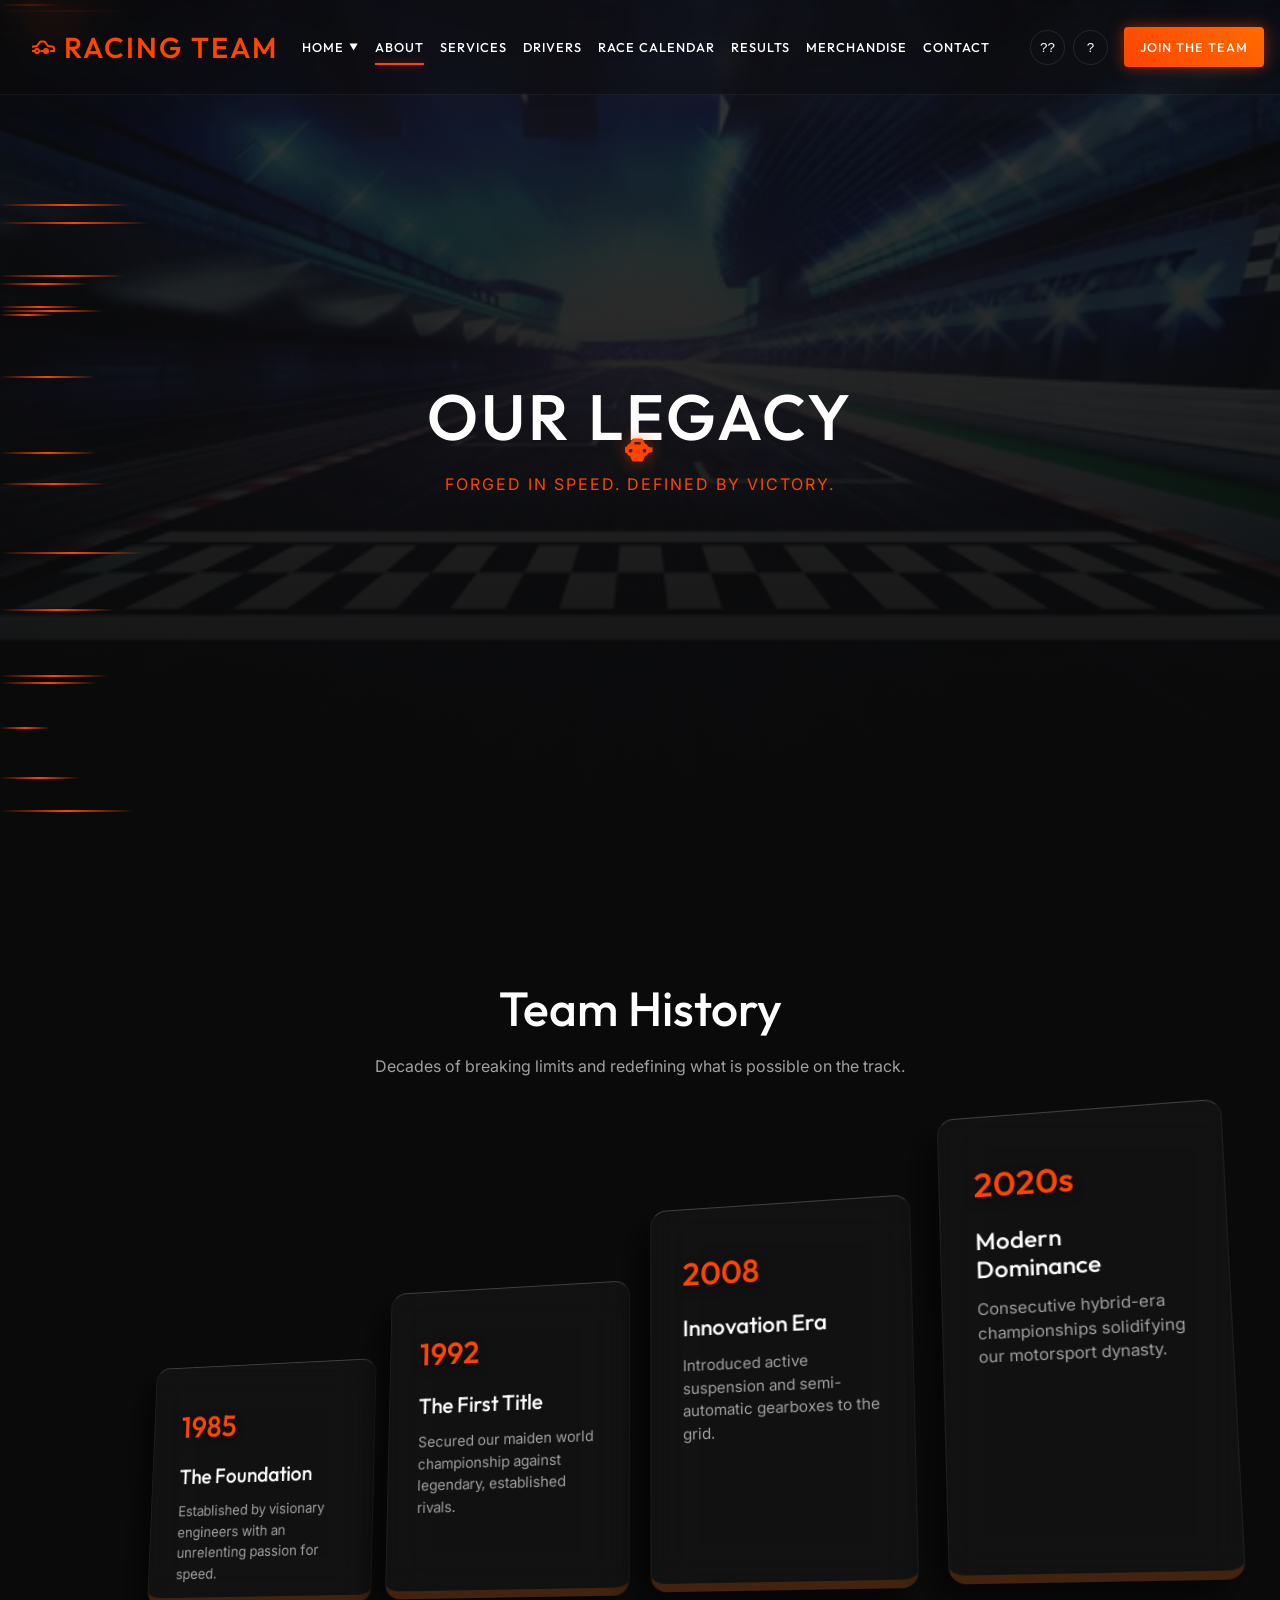
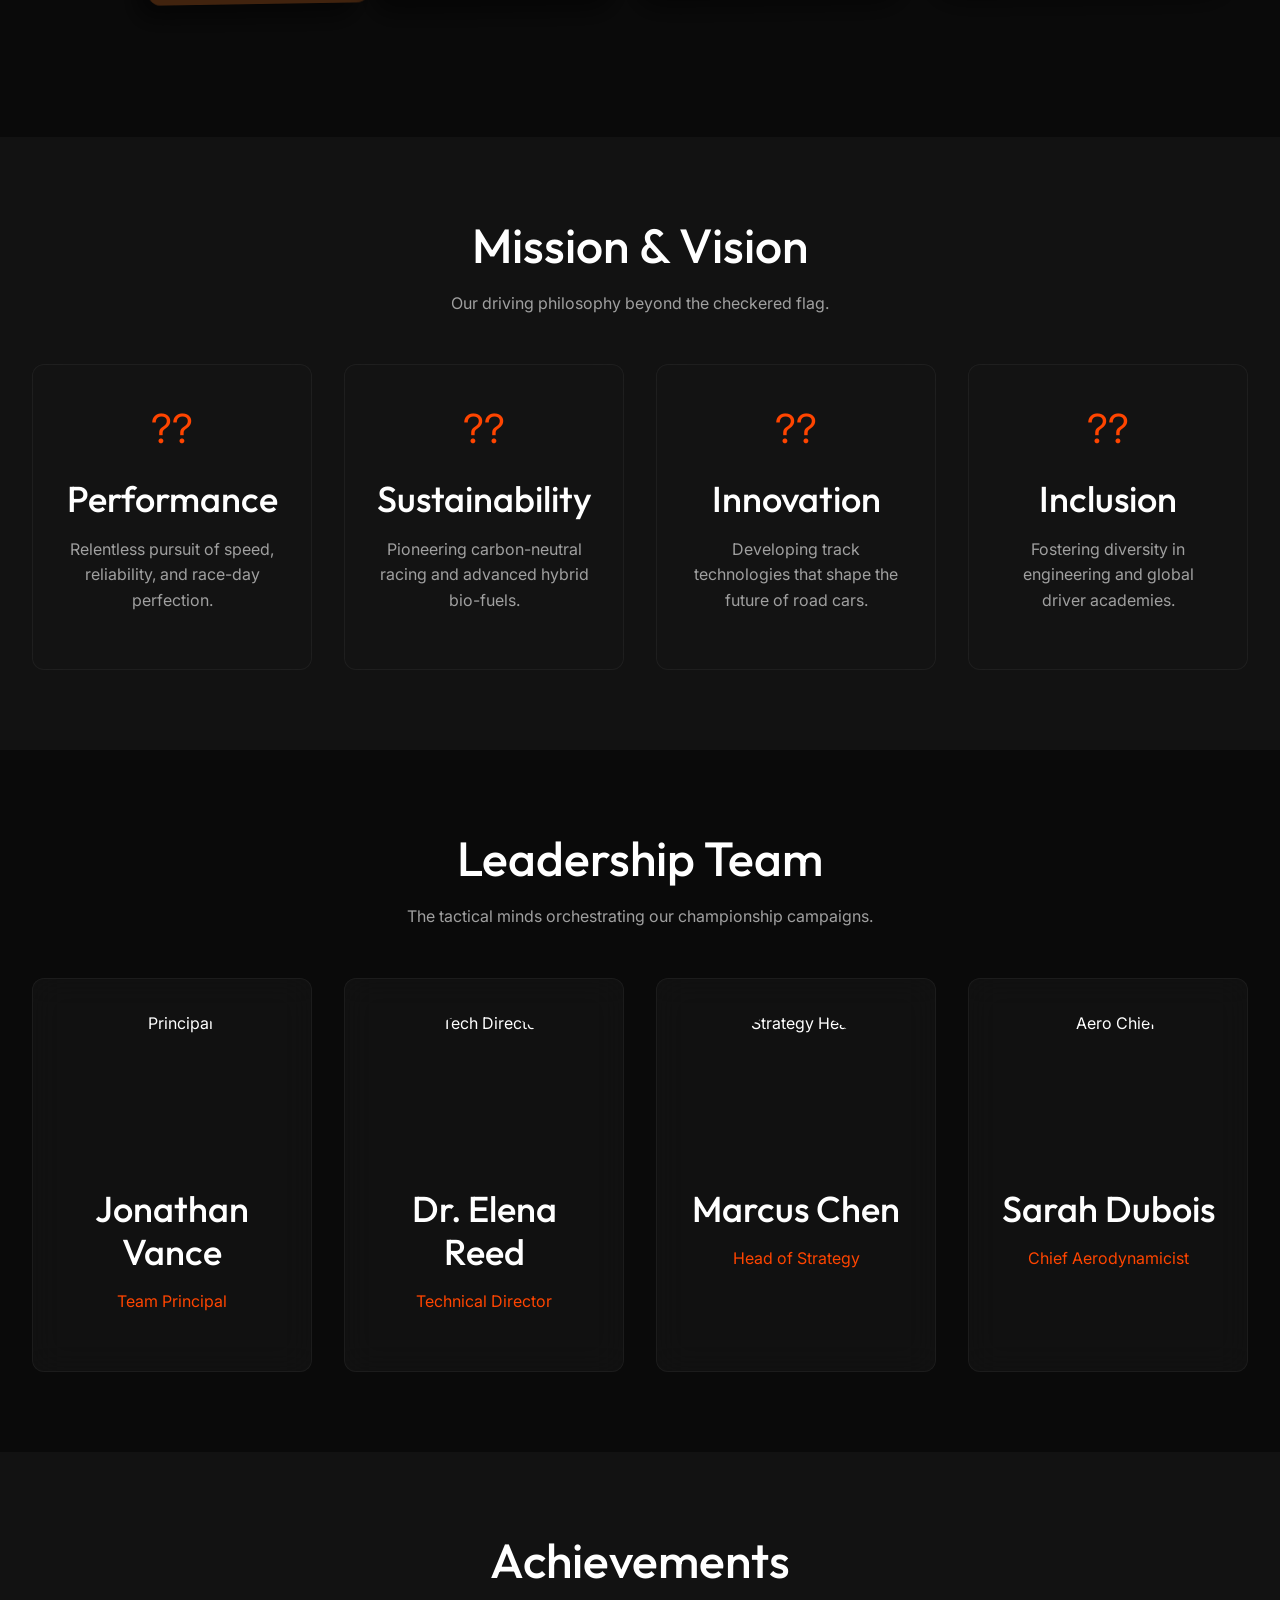
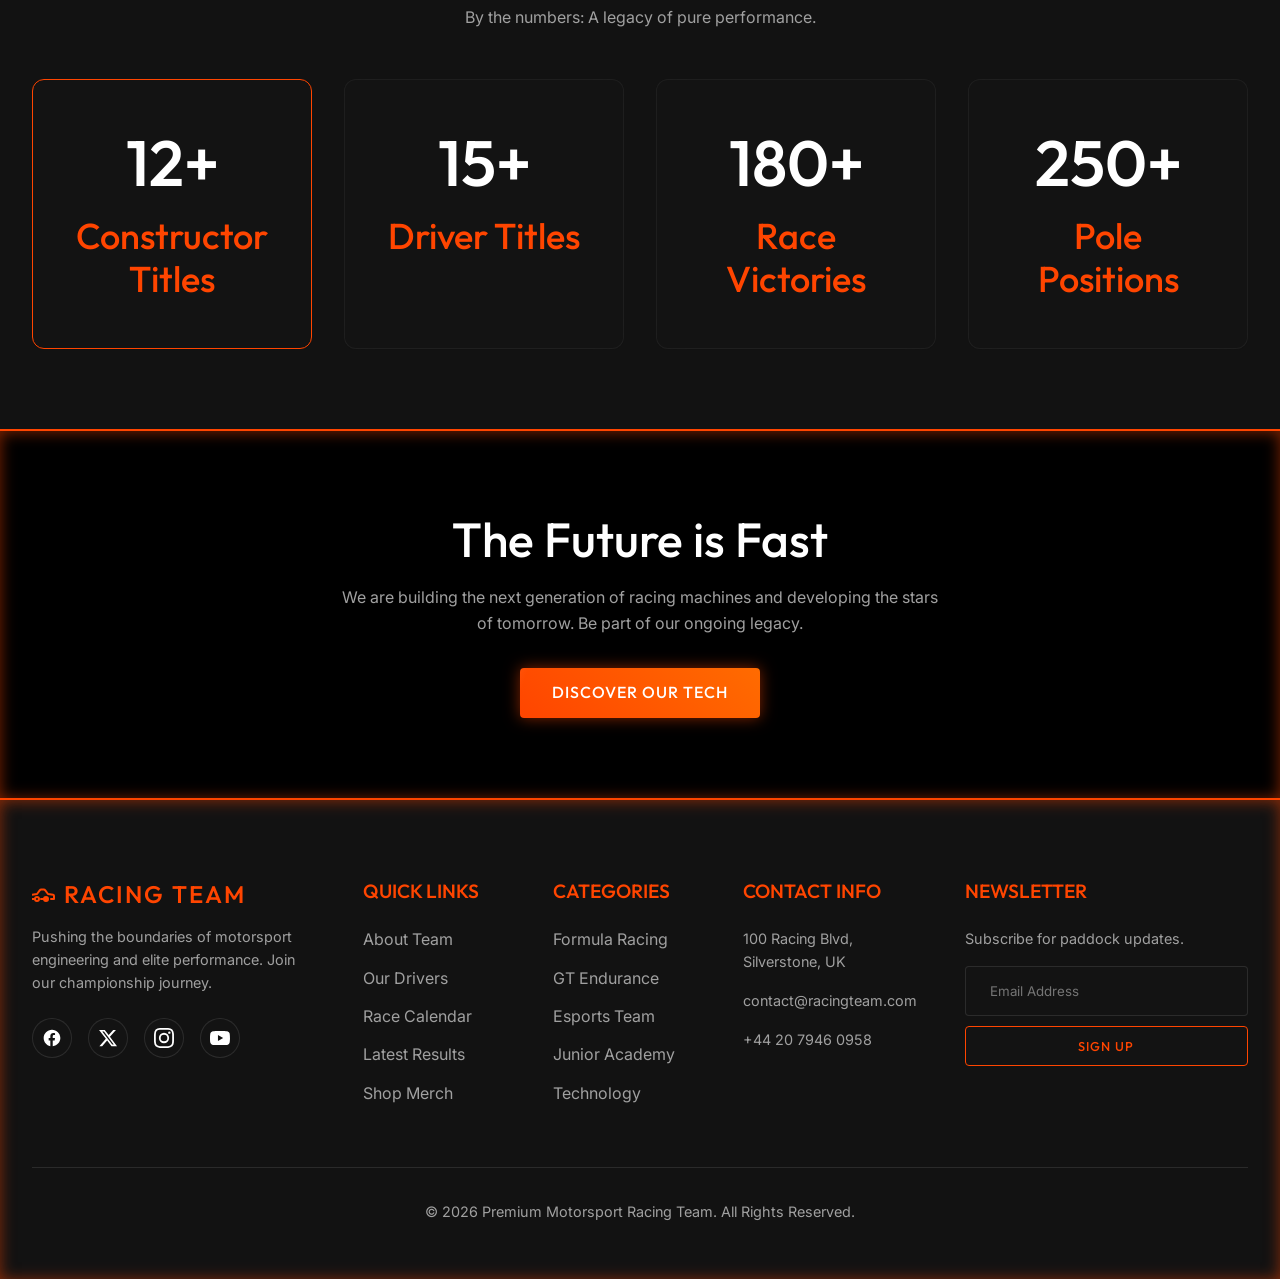
==== commit 22527136: "fourth commit" ====
--- a/about.html
+++ b/about.html
@@ -1,4 +1,4 @@
-﻿<!DOCTYPE html>
+<!DOCTYPE html>
 <html lang="en" data-theme="dark" dir="ltr">
 
 <head>
@@ -376,8 +376,8 @@
         <div class="mobile-nav-actions"
           style="display: none; flex-direction: column; gap: 0.5rem; padding: 0.5rem 2rem; margin-top: 0.5rem; border-top: 1px solid var(--border-color); width: 100%; align-items: center;">
           <div class="toggles-nav" style="justify-content: center; margin-bottom: 0.25rem; display: flex; gap: 0.5rem;">
-            <button class="toggle-btn theme-toggle" title="Toggle Theme">🌓</button>
-            <button class="toggle-btn rtl-toggle" title="Toggle RTL">⇄</button>
+            <button class="toggle-btn theme-toggle" title="Toggle Theme">??</button>
+            <button class="toggle-btn rtl-toggle" title="Toggle RTL">?</button>
           </div>
           <a href="register.html" class="btn btn-primary"
             style="text-align: center; width: 100%; height: 40px; line-height: 40px; padding: 0;">Join The Team</a>
@@ -405,8 +405,8 @@
       </style>
       <div class="nav-actions">
         <div class="toggles-nav">
-          <button class="toggle-btn theme-toggle" title="Toggle Theme">🌓</button>
-          <button class="toggle-btn rtl-toggle" title="Toggle RTL">⇄</button>
+          <button class="toggle-btn theme-toggle" title="Toggle Theme">??</button>
+          <button class="toggle-btn rtl-toggle" title="Toggle RTL">?</button>
         </div>
         <a href="register.html" class="btn btn-primary"
           style="height: 40px; padding: 0 1rem; font-size: 0.8rem; white-space: nowrap;">Join The Team</a>
@@ -643,22 +643,22 @@
 
       <div class="grid-4">
         <div class="glass-card" style="text-align: center;">
-          <div style="font-size: 2.5rem; color: var(--brand-orange); margin-bottom: 1rem;">🎯</div>
+          <div style="font-size: 2.5rem; color: var(--brand-orange); margin-bottom: 1rem;">??</div>
           <h3>Performance</h3>
           <p>Relentless pursuit of speed, reliability, and race-day perfection.</p>
         </div>
         <div class="glass-card" style="text-align: center;">
-          <div style="font-size: 2.5rem; color: var(--brand-orange); margin-bottom: 1rem;">🌍</div>
+          <div style="font-size: 2.5rem; color: var(--brand-orange); margin-bottom: 1rem;">??</div>
           <h3>Sustainability</h3>
           <p>Pioneering carbon-neutral racing and advanced hybrid bio-fuels.</p>
         </div>
         <div class="glass-card" style="text-align: center;">
-          <div style="font-size: 2.5rem; color: var(--brand-orange); margin-bottom: 1rem;">💡</div>
+          <div style="font-size: 2.5rem; color: var(--brand-orange); margin-bottom: 1rem;">??</div>
           <h3>Innovation</h3>
           <p>Developing track technologies that shape the future of road cars.</p>
         </div>
         <div class="glass-card" style="text-align: center;">
-          <div style="font-size: 2.5rem; color: var(--brand-orange); margin-bottom: 1rem;">🤝</div>
+          <div style="font-size: 2.5rem; color: var(--brand-orange); margin-bottom: 1rem;">??</div>
           <h3>Inclusion</h3>
           <p>Fostering diversity in engineering and global driver academies.</p>
         </div>
@@ -850,6 +850,11 @@
 
   <script src="assets/js/main.js"></script>
   <script src="assets/js/animations.js"></script>
+  <button id="backToTop" class="back-to-top" title="Back to Top">
+    <svg width="24" height="24" viewBox="0 0 24 24" fill="none" stroke="currentColor" stroke-width="2" stroke-linecap="round" stroke-linejoin="round">
+      <path d="M18 15l-6-6-6 6"/>
+    </svg>
+  </button>
 </body>
 
-</html>+</html>
--- a/assets/css/components.css
+++ b/assets/css/components.css
@@ -137,3 +137,40 @@
   box-shadow: 0 0 10px var(--brand-orange-glow);
   background: var(--bg-secondary);
 }
+
+/* Back to Top Button */
+.back-to-top {
+  position: fixed;
+  bottom: 30px;
+  right: 30px;
+  width: 50px;
+  height: 50px;
+  background: rgba(10, 10, 10, 0.7);
+  backdrop-filter: blur(10px);
+  -webkit-backdrop-filter: blur(10px);
+  border: 1px solid var(--brand-orange);
+  border-radius: 50%;
+  color: var(--text-primary);
+  display: flex;
+  align-items: center;
+  justify-content: center;
+  cursor: none !important;
+  z-index: 999;
+  opacity: 0;
+  visibility: hidden;
+  transform: translateY(20px);
+  transition: all var(--transition-normal);
+  box-shadow: 0 0 15px var(--brand-orange-glow);
+}
+
+.back-to-top.visible {
+  opacity: 1;
+  visibility: visible;
+  transform: translateY(0);
+}
+
+.back-to-top:hover {
+  background: var(--brand-orange-glow);
+  transform: translateY(-5px);
+  color: var(--brand-orange);
+}
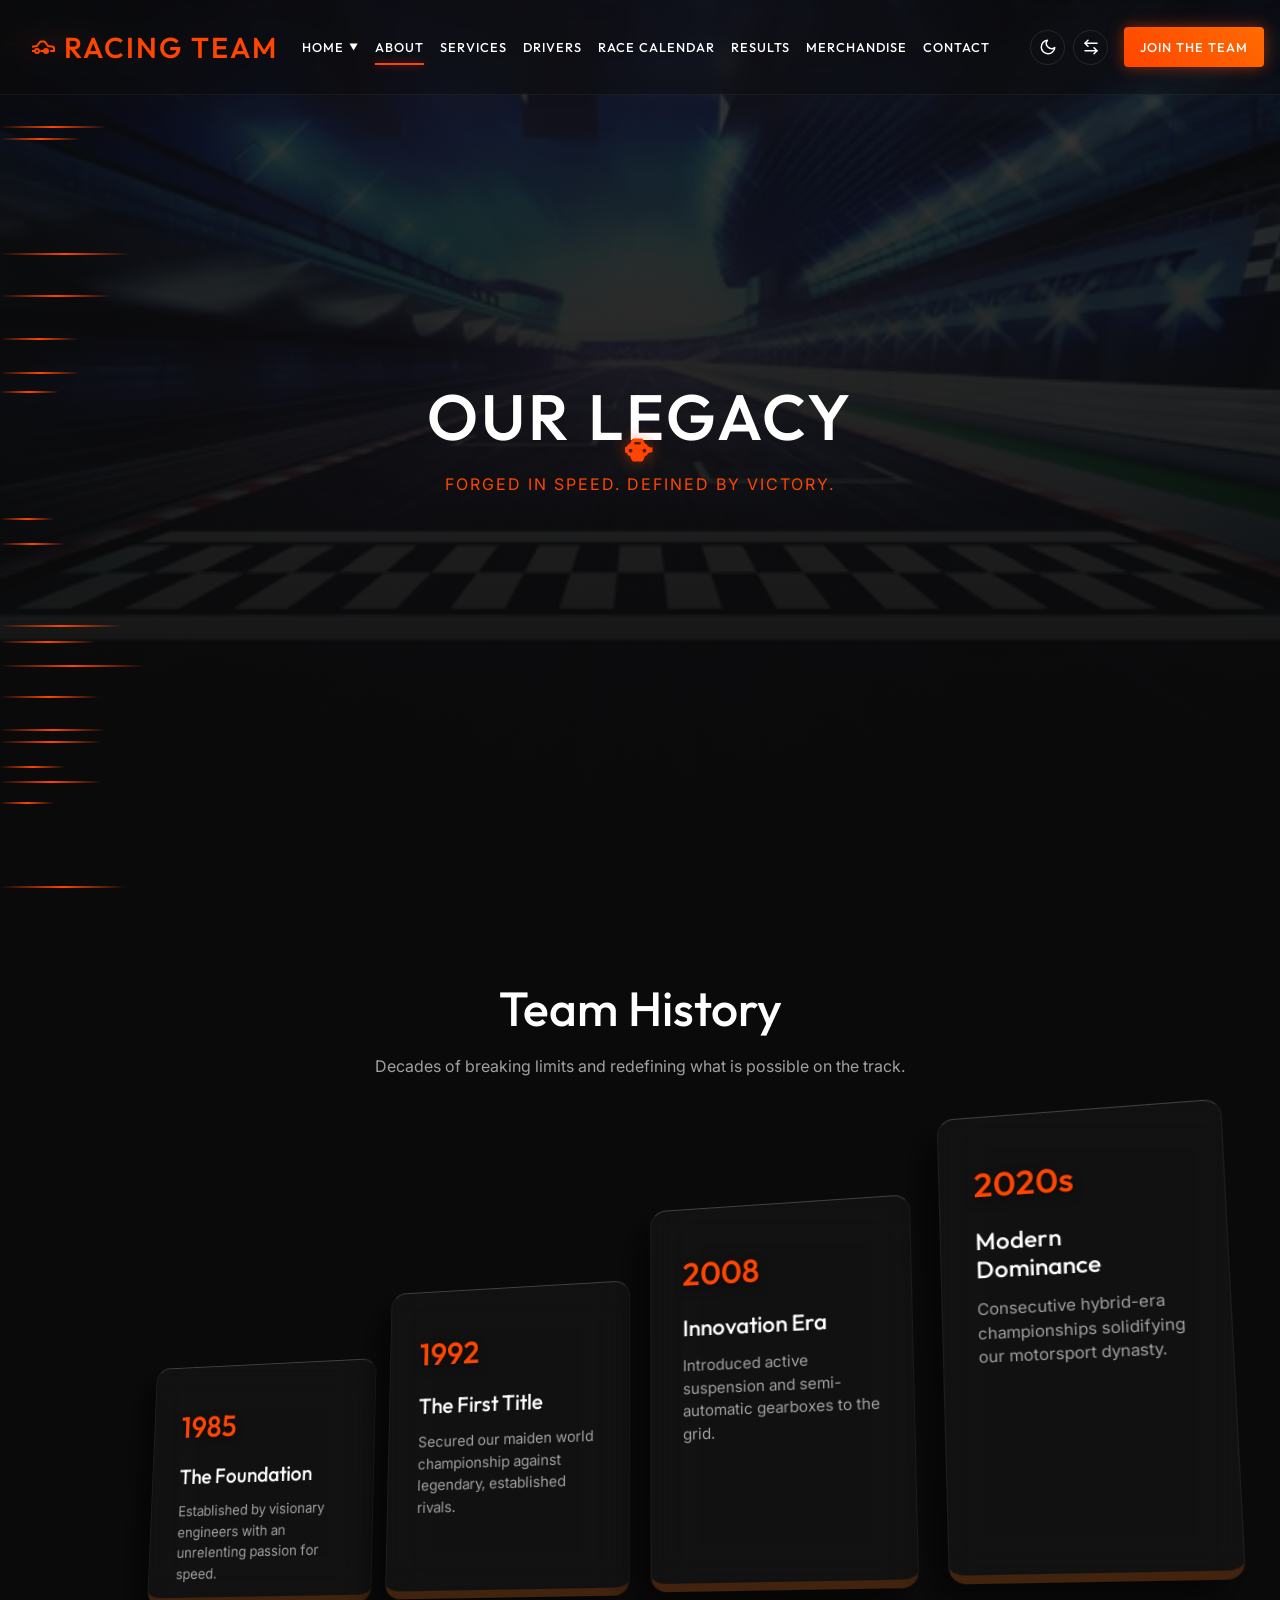
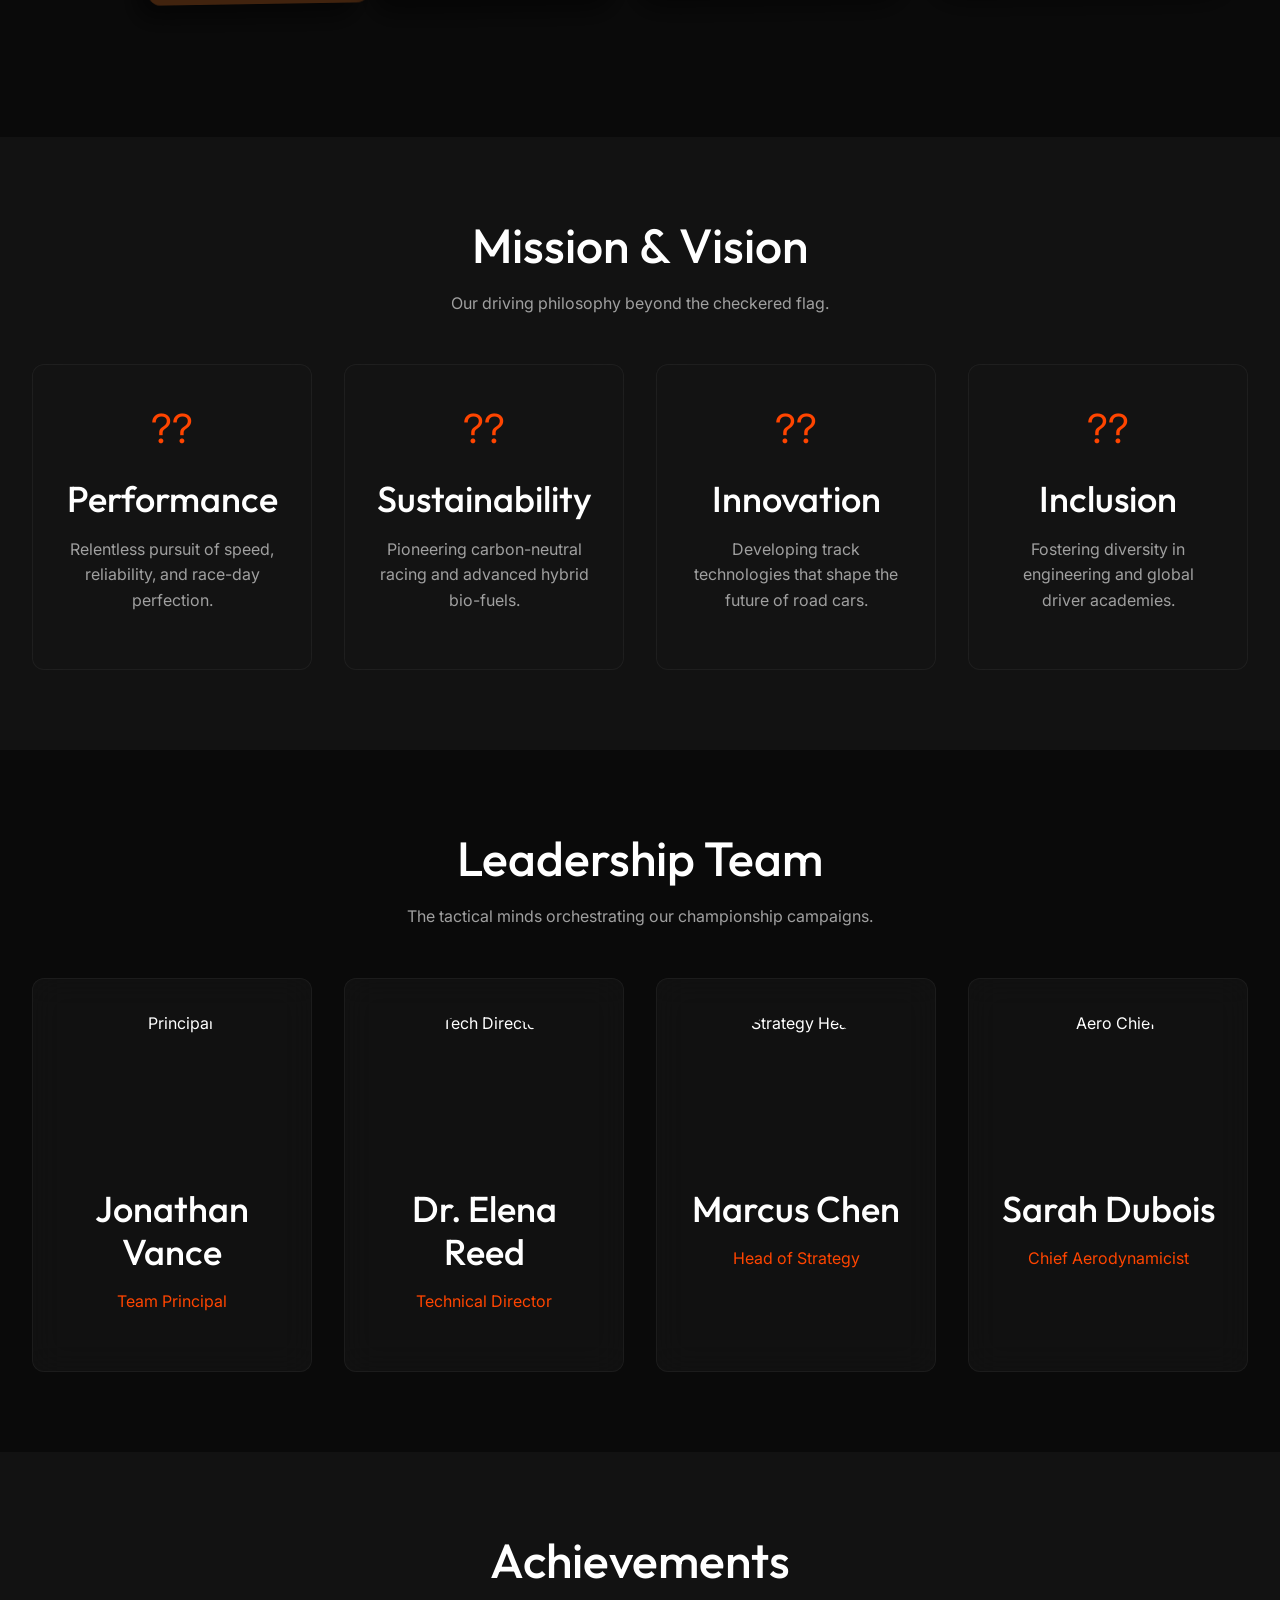
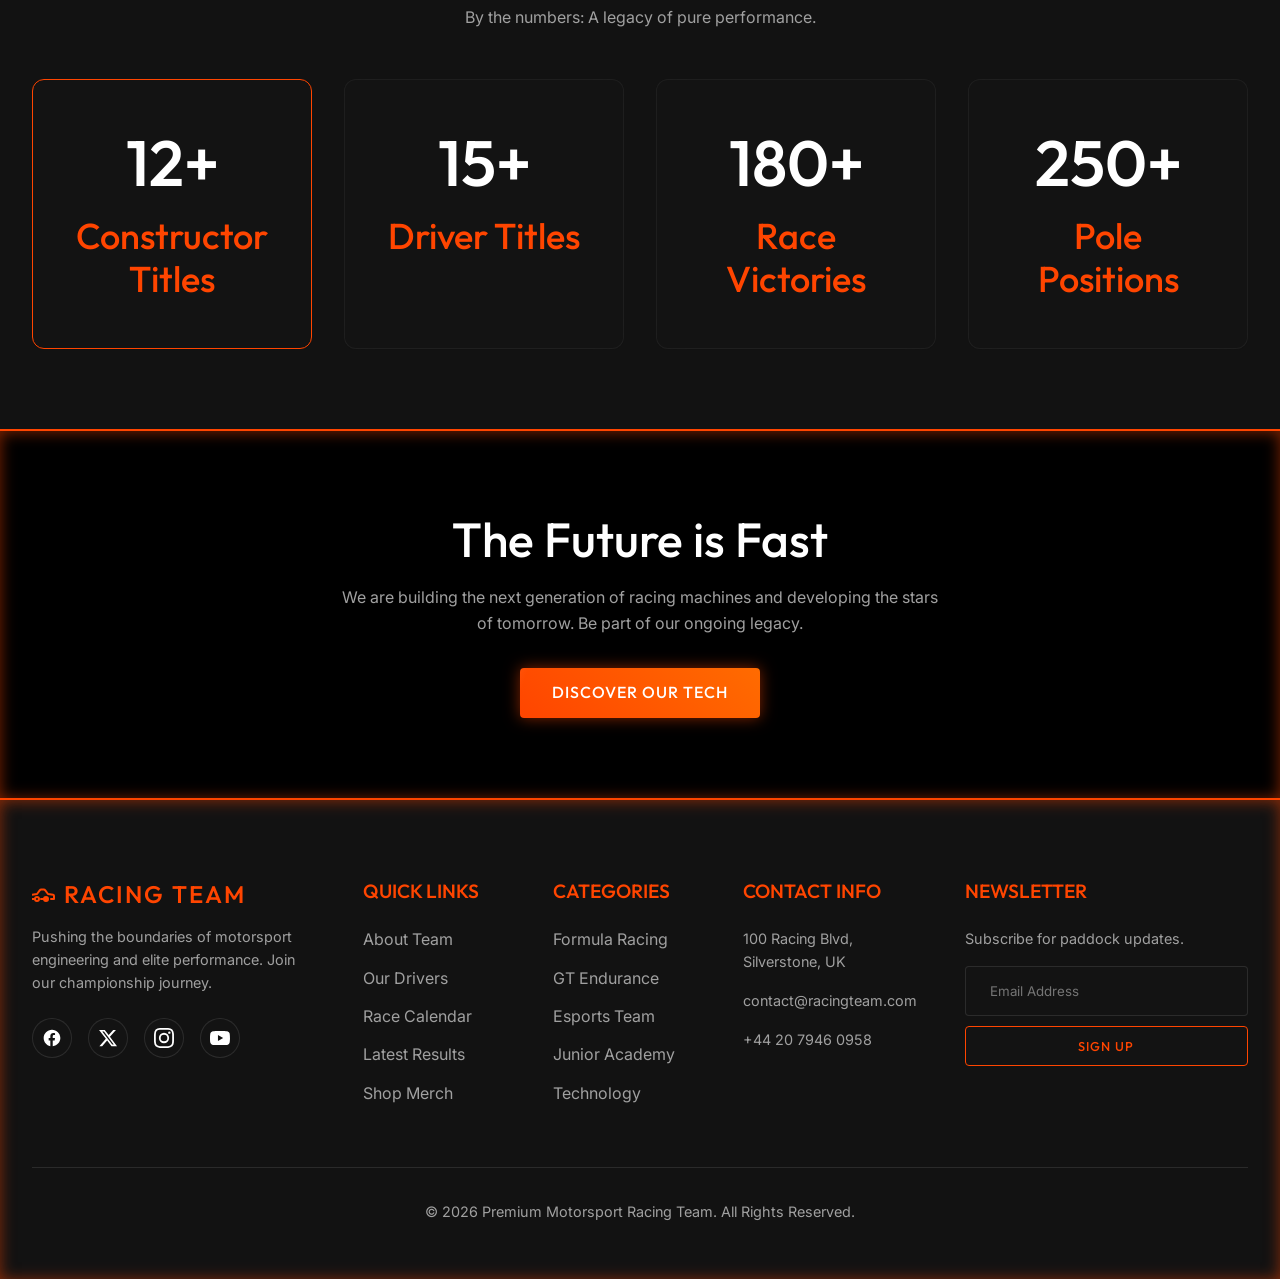
==== commit b7b0da0b: "fifth commit" ====
--- a/about.html
+++ b/about.html
@@ -376,8 +376,8 @@
         <div class="mobile-nav-actions"
           style="display: none; flex-direction: column; gap: 0.5rem; padding: 0.5rem 2rem; margin-top: 0.5rem; border-top: 1px solid var(--border-color); width: 100%; align-items: center;">
           <div class="toggles-nav" style="justify-content: center; margin-bottom: 0.25rem; display: flex; gap: 0.5rem;">
-            <button class="toggle-btn theme-toggle" title="Toggle Theme">??</button>
-            <button class="toggle-btn rtl-toggle" title="Toggle RTL">?</button>
+            <button class="toggle-btn theme-toggle" title="Toggle Theme"><svg width="18" height="18" viewBox="0 0 24 24" fill="none" stroke="currentColor" stroke-width="2" stroke-linecap="round" stroke-linejoin="round"><path d="M21 12.79A9 9 0 1 1 11.21 3 7 7 0 0 0 21 12.79z"></path></svg></button>
+            <button class="toggle-btn rtl-toggle" title="Toggle RTL"><svg width="18" height="18" viewBox="0 0 24 24" fill="none" stroke="currentColor" stroke-width="2" stroke-linecap="round" stroke-linejoin="round"><path d="M8 3L4 7l4 4"/><path d="M4 7h16"/><path d="M16 21l4-4-4-4"/><path d="M20 17H4"/></svg></button>
           </div>
           <a href="register.html" class="btn btn-primary"
             style="text-align: center; width: 100%; height: 40px; line-height: 40px; padding: 0;">Join The Team</a>
@@ -405,8 +405,8 @@
       </style>
       <div class="nav-actions">
         <div class="toggles-nav">
-          <button class="toggle-btn theme-toggle" title="Toggle Theme">??</button>
-          <button class="toggle-btn rtl-toggle" title="Toggle RTL">?</button>
+          <button class="toggle-btn theme-toggle" title="Toggle Theme"><svg width="18" height="18" viewBox="0 0 24 24" fill="none" stroke="currentColor" stroke-width="2" stroke-linecap="round" stroke-linejoin="round"><path d="M21 12.79A9 9 0 1 1 11.21 3 7 7 0 0 0 21 12.79z"></path></svg></button>
+          <button class="toggle-btn rtl-toggle" title="Toggle RTL"><svg width="18" height="18" viewBox="0 0 24 24" fill="none" stroke="currentColor" stroke-width="2" stroke-linecap="round" stroke-linejoin="round"><path d="M8 3L4 7l4 4"/><path d="M4 7h16"/><path d="M16 21l4-4-4-4"/><path d="M20 17H4"/></svg></button>
         </div>
         <a href="register.html" class="btn btn-primary"
           style="height: 40px; padding: 0 1rem; font-size: 0.8rem; white-space: nowrap;">Join The Team</a>
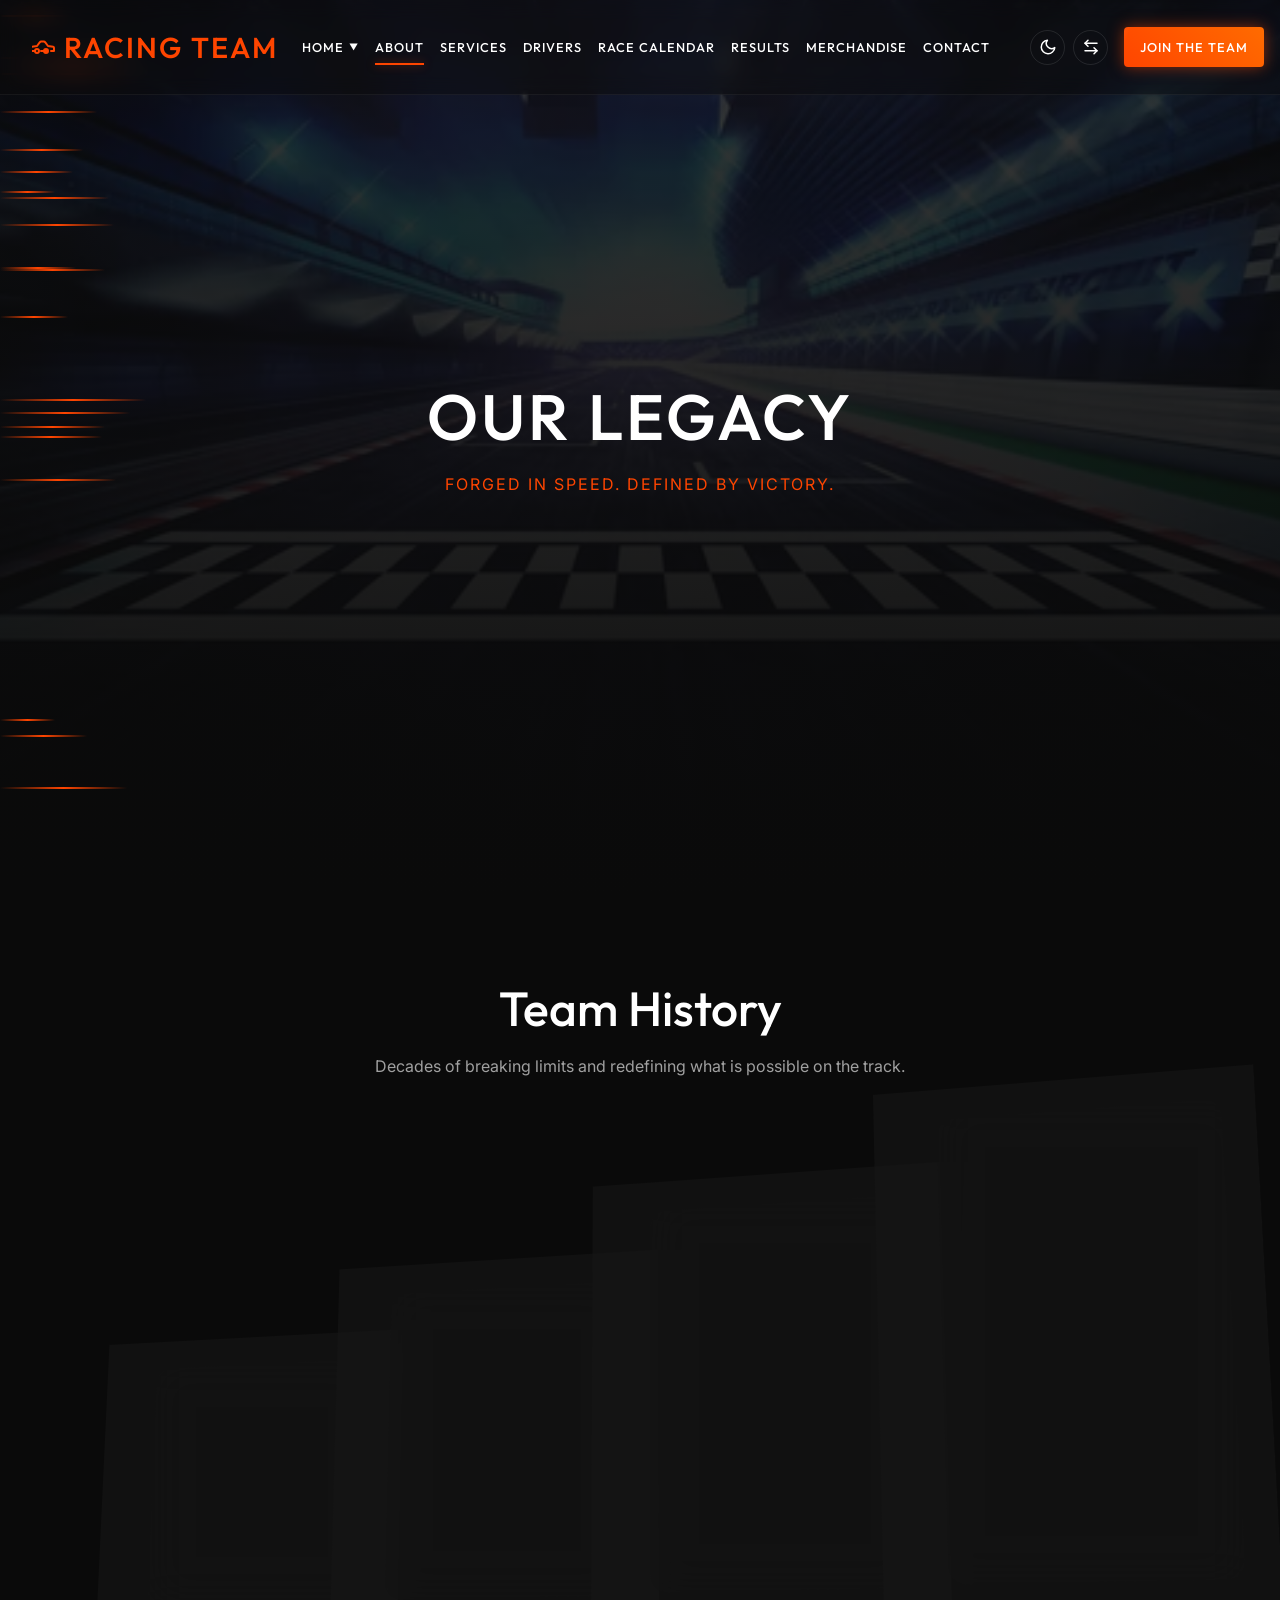
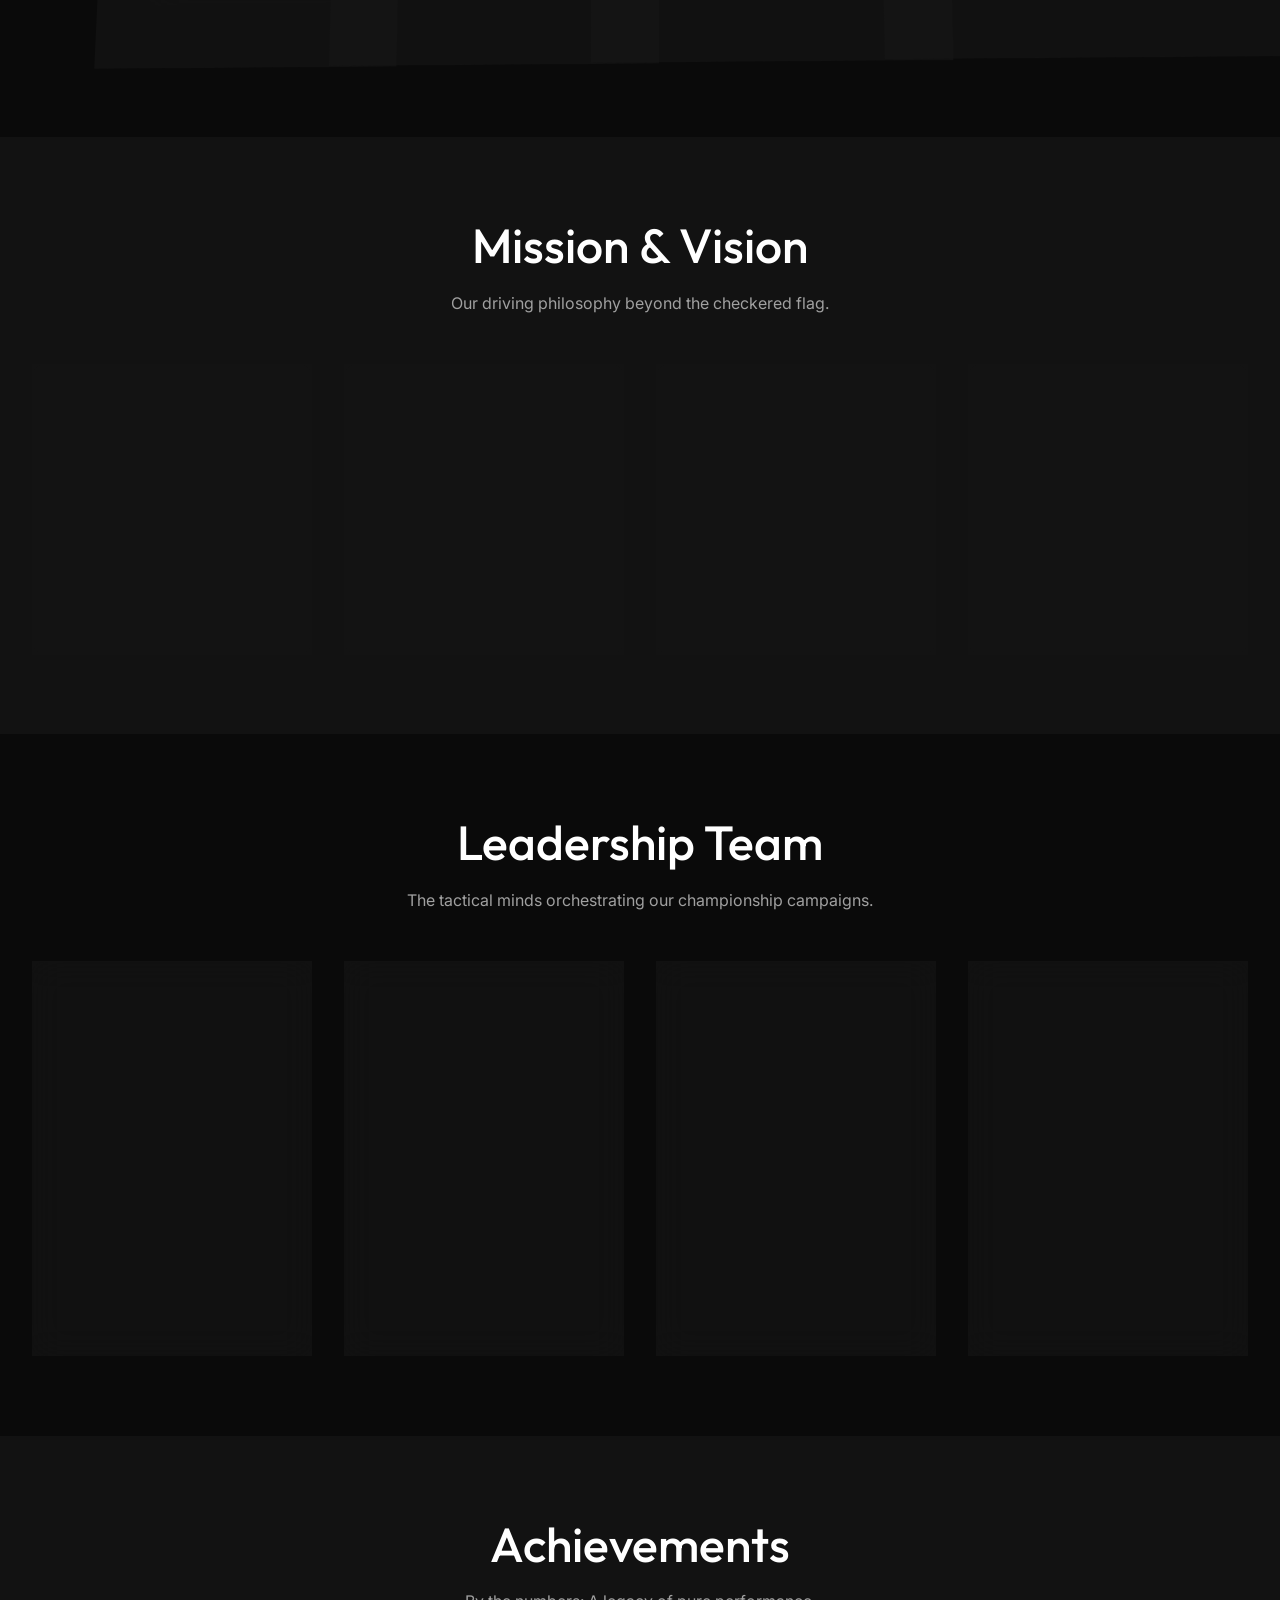
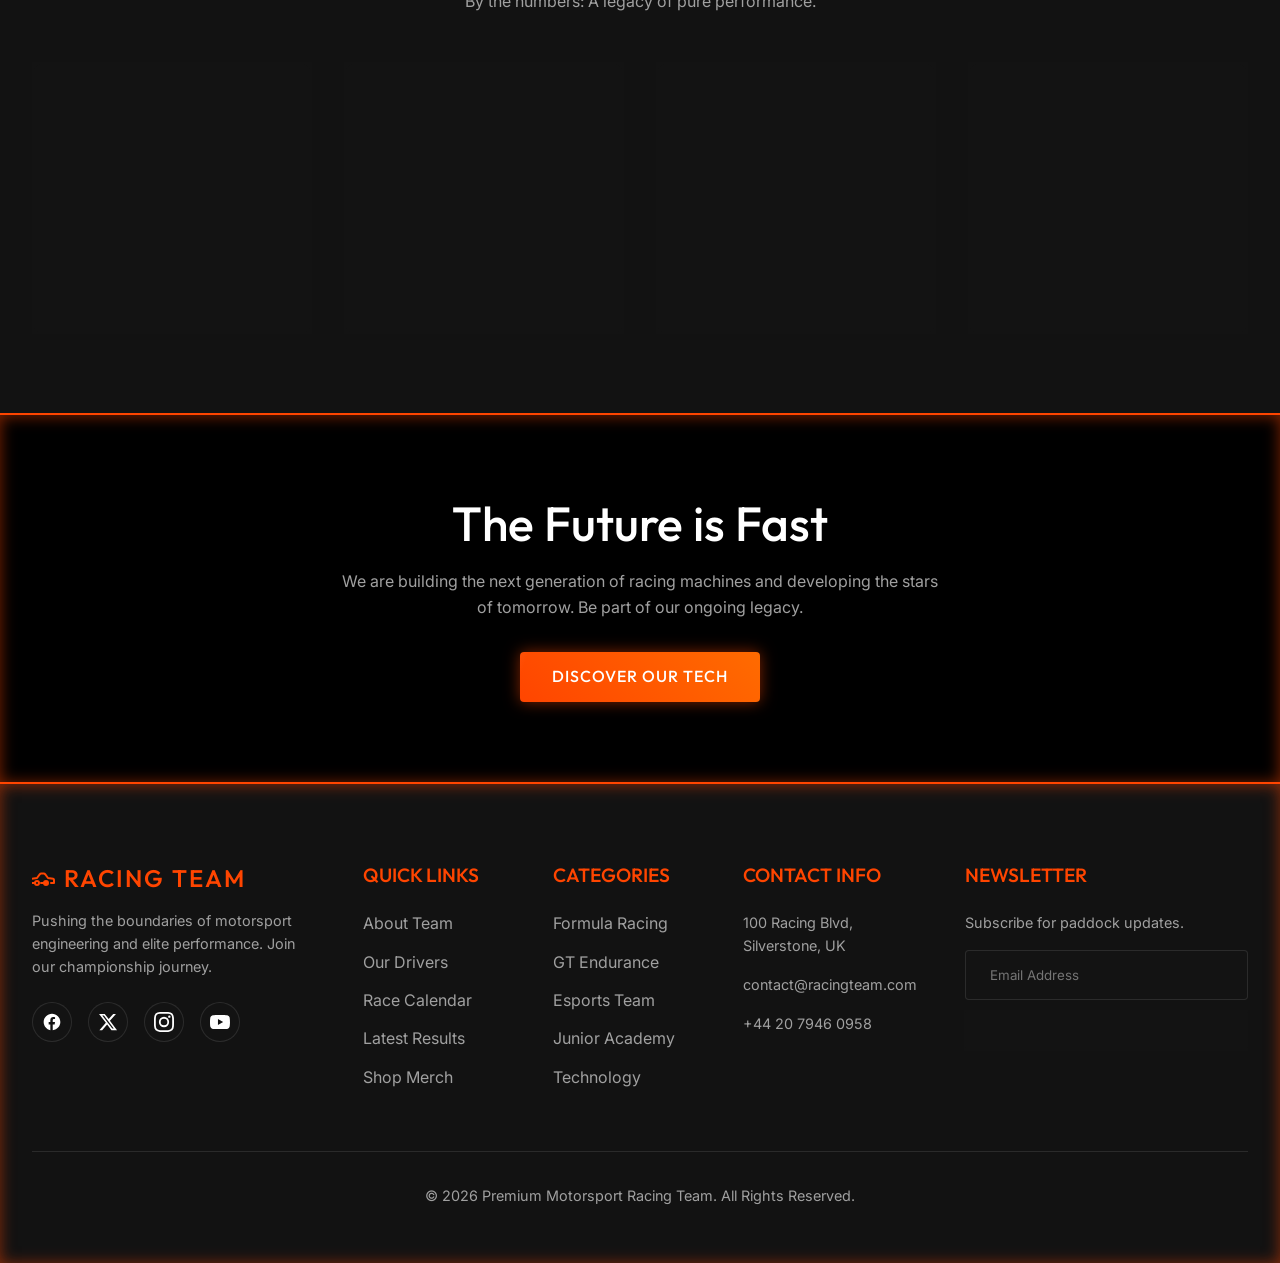
==== commit 22ee7615: "sixth commit" ====
--- a/about.html
+++ b/about.html
@@ -99,7 +99,7 @@
       position: relative;
       padding: 0.5rem 0;
       transition: var(--transition-fast);
-      cursor: none !important;
+      
     }
 
     .nav-link::after {
@@ -145,7 +145,7 @@
       align-items: center;
       justify-content: center;
       transition: var(--transition-fast);
-      cursor: none !important;
+      
     }
 
     .toggle-btn:hover {
@@ -159,7 +159,7 @@
       gap: 5px;
       background: none;
       border: none;
-      cursor: none !important;
+      
     }
 
     .hamburger span {
@@ -471,7 +471,7 @@
           transform-style: preserve-3d;
           transition: all 0.5s cubic-bezier(0.2, 0.8, 0.2, 1);
           box-shadow: -15px 15px 30px rgba(0, 0, 0, 0.6);
-          cursor: none !important;
+          
           display: flex;
           flex-direction: column;
           justify-content: flex-start;
@@ -643,22 +643,30 @@
 
       <div class="grid-4">
         <div class="glass-card" style="text-align: center;">
-          <div style="font-size: 2.5rem; color: var(--brand-orange); margin-bottom: 1rem;">??</div>
+          <div style="font-size: 2.5rem; color: var(--brand-orange); margin-bottom: 1rem; display: flex; justify-content: center;">
+            <svg width="48" height="48" viewBox="0 0 24 24" fill="none" stroke="currentColor" stroke-width="1.5" stroke-linecap="round" stroke-linejoin="round"><polygon points="13 2 3 14 12 14 11 22 21 10 12 10 13 2"></polygon></svg>
+          </div>
           <h3>Performance</h3>
           <p>Relentless pursuit of speed, reliability, and race-day perfection.</p>
         </div>
         <div class="glass-card" style="text-align: center;">
-          <div style="font-size: 2.5rem; color: var(--brand-orange); margin-bottom: 1rem;">??</div>
+          <div style="font-size: 2.5rem; color: var(--brand-orange); margin-bottom: 1rem; display: flex; justify-content: center;">
+            <svg width="48" height="48" viewBox="0 0 24 24" fill="none" stroke="currentColor" stroke-width="1.5" stroke-linecap="round" stroke-linejoin="round"><path d="M11 20A7 7 0 0 1 9.8 6.1C15.5 5 17 4.48 19 2c1 2 2 4.18 2 8 0 5.5-4.78 10-10 10Z"></path><path d="M2 21c0-3 1.85-5.36 5.08-6C9.5 14.52 12 13 13 12"></path></svg>
+          </div>
           <h3>Sustainability</h3>
           <p>Pioneering carbon-neutral racing and advanced hybrid bio-fuels.</p>
         </div>
         <div class="glass-card" style="text-align: center;">
-          <div style="font-size: 2.5rem; color: var(--brand-orange); margin-bottom: 1rem;">??</div>
+          <div style="font-size: 2.5rem; color: var(--brand-orange); margin-bottom: 1rem; display: flex; justify-content: center;">
+            <svg width="48" height="48" viewBox="0 0 24 24" fill="none" stroke="currentColor" stroke-width="1.5" stroke-linecap="round" stroke-linejoin="round"><path d="M9 18h6"/><path d="M10 22h4"/><path d="M15.09 14c.18-.98.65-1.74 1.41-2.5A4.65 4.65 0 0 0 18 8 6 6 0 0 0 6 8c0 1 .23 2.23 1.5 3.5A4.61 4.61 0 0 1 8.91 14"/></svg>
+          </div>
           <h3>Innovation</h3>
           <p>Developing track technologies that shape the future of road cars.</p>
         </div>
         <div class="glass-card" style="text-align: center;">
-          <div style="font-size: 2.5rem; color: var(--brand-orange); margin-bottom: 1rem;">??</div>
+          <div style="font-size: 2.5rem; color: var(--brand-orange); margin-bottom: 1rem; display: flex; justify-content: center;">
+            <svg width="48" height="48" viewBox="0 0 24 24" fill="none" stroke="currentColor" stroke-width="1.5" stroke-linecap="round" stroke-linejoin="round"><path d="M17 21v-2a4 4 0 0 0-4-4H5a4 4 0 0 0-4 4v2"></path><circle cx="9" cy="7" r="4"></circle><path d="M23 21v-2a4 4 0 0 0-3-3.87"></path><path d="M16 3.13a4 4 0 0 1 0 7.75"></path></svg>
+          </div>
           <h3>Inclusion</h3>
           <p>Fostering diversity in engineering and global driver academies.</p>
         </div>
--- a/assets/css/global.css
+++ b/assets/css/global.css
@@ -5,12 +5,12 @@
   margin: 0;
   padding: 0;
   box-sizing: border-box;
-  /* Hide default cursor to use custom race car cursor */
-  cursor: none !important; 
 }
 
 html {
   scroll-behavior: smooth;
+  max-width: 100%;
+  overflow-x: hidden;
 }
 
 body {
@@ -18,6 +18,7 @@
   background-color: var(--bg-primary);
   color: var(--text-primary);
   line-height: 1.6;
+  max-width: 100%;
   overflow-x: hidden;
   transition: background-color var(--transition-normal), color var(--transition-normal);
 }
@@ -80,28 +81,7 @@
   background: var(--brand-orange-hover);
 }
 
-/* Custom Cursor */
-.custom-cursor {
-  position: fixed;
-  top: 0;
-  left: 0;
-  width: 30px;
-  height: 30px;
-  pointer-events: none;
-  z-index: var(--z-cursor);
-  transform: translate(-50%, -50%);
-  background-image: url("data:image/svg+xml,%3Csvg xmlns='http://www.w3.org/2000/svg' viewBox='0 0 24 24' fill='%23ff4500'%3E%3Cpath d='M21.7 10.2l-3.3-1c-.2-1.1-1.2-2-2.4-2.2L14.7 4c-.2-.7-.9-1.2-1.7-1.2H7C6.1 2.8 5.4 3.4 5.2 4.1L4 7c-1.2.2-2.2 1.1-2.4 2.2l-1.3.4c-.2.1-.3.3-.3.5v3.6c0 .2.1.4.3.5l1.3.4c.2 1.1 1.2 2 2.4 2.2l1.3 3.1c.2.7.9 1.2 1.7 1.2h6c.8 0 1.5-.5 1.7-1.2l1.3-3.1c1.2-.2 2.2-1.1 2.4-2.2l3.3-1c.2-.1.3-.3.3-.5v-3.6c0-.2-.1-.4-.3-.5zM7.5 5.5h5v2h-5v-2zm-3 8.5c-.8 0-1.5-.7-1.5-1.5S3.7 11 4.5 11 6 11.7 6 12.5 5.3 14 4.5 14zm11 0c-.8 0-1.5-.7-1.5-1.5s.7-1.5 1.5-1.5 1.5.7 1.5 1.5-.7 1.5-1.5 1.5z'/%3E%3C/svg%3E");
-  background-size: contain;
-  background-repeat: no-repeat;
-  background-position: center;
-  transition: width 0.2s, height 0.2s;
-  filter: drop-shadow(0 0 8px var(--brand-orange-glow));
-}
-.custom-cursor.hovering {
-  width: 40px;
-  height: 40px;
-  filter: drop-shadow(0 0 12px var(--brand-orange));
-}
+
 
 /* RTL Support Base adjustments */
 [dir="rtl"] {
--- a/assets/css/components.css
+++ b/assets/css/components.css
@@ -17,7 +17,7 @@
   position: relative;
   overflow: hidden;
   height: 50px; /* Same height */
-  cursor: none !important; /* using custom cursor */
+   /* using custom cursor */
 }
 
 .btn-primary {
@@ -154,7 +154,7 @@
   display: flex;
   align-items: center;
   justify-content: center;
-  cursor: none !important;
+  
   z-index: 999;
   opacity: 0;
   visibility: hidden;
